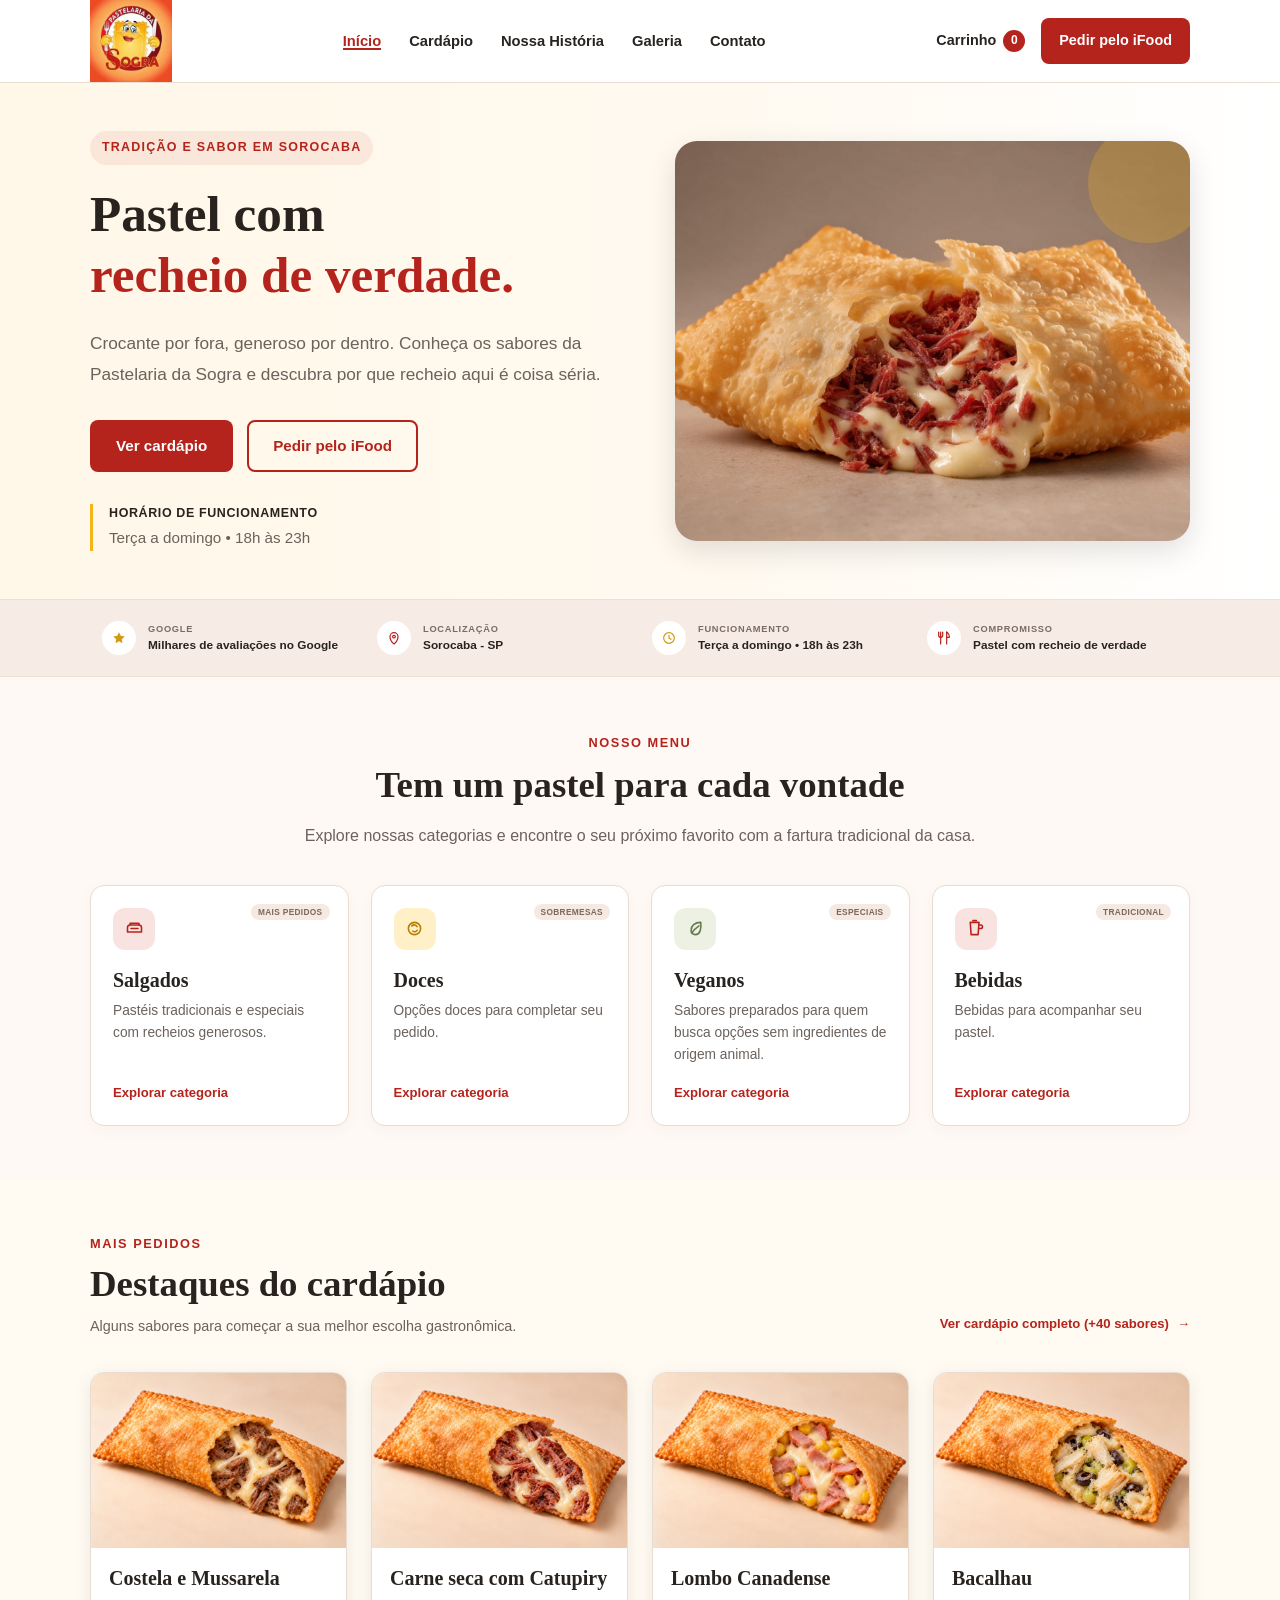
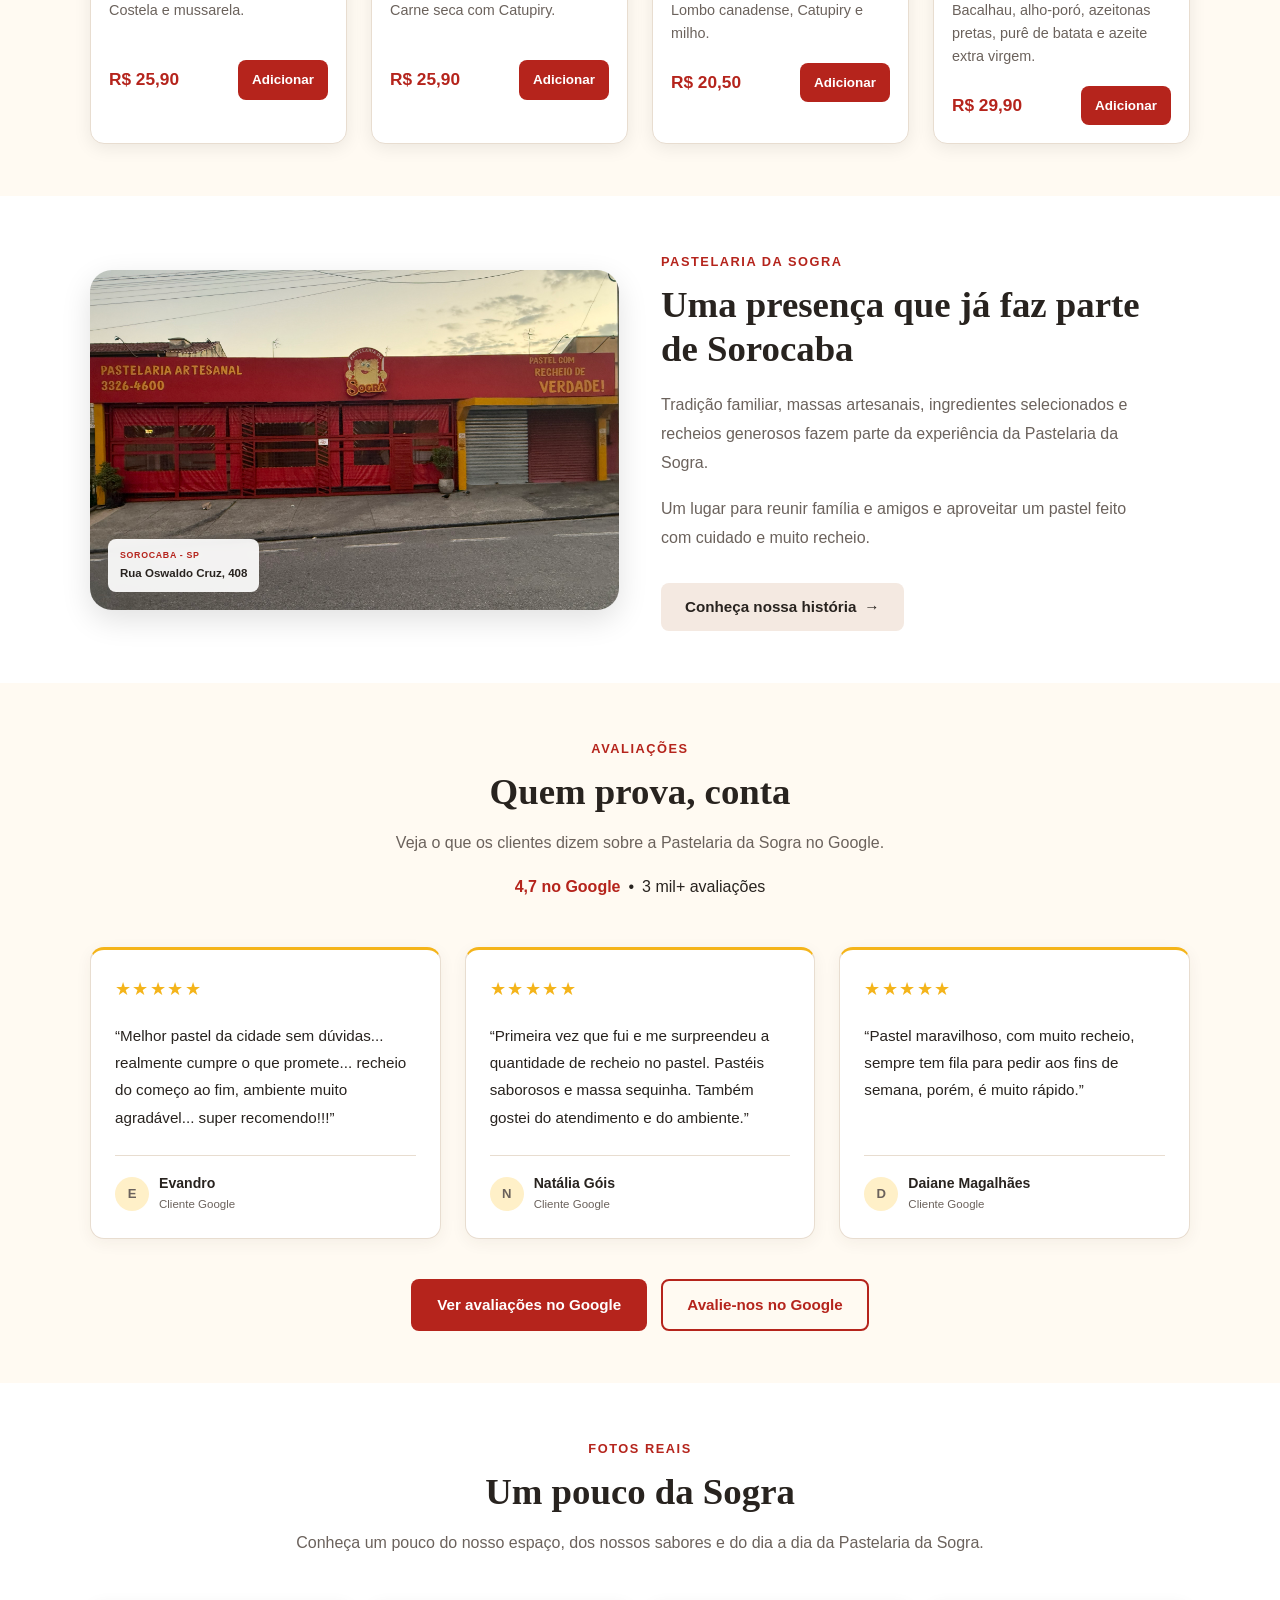
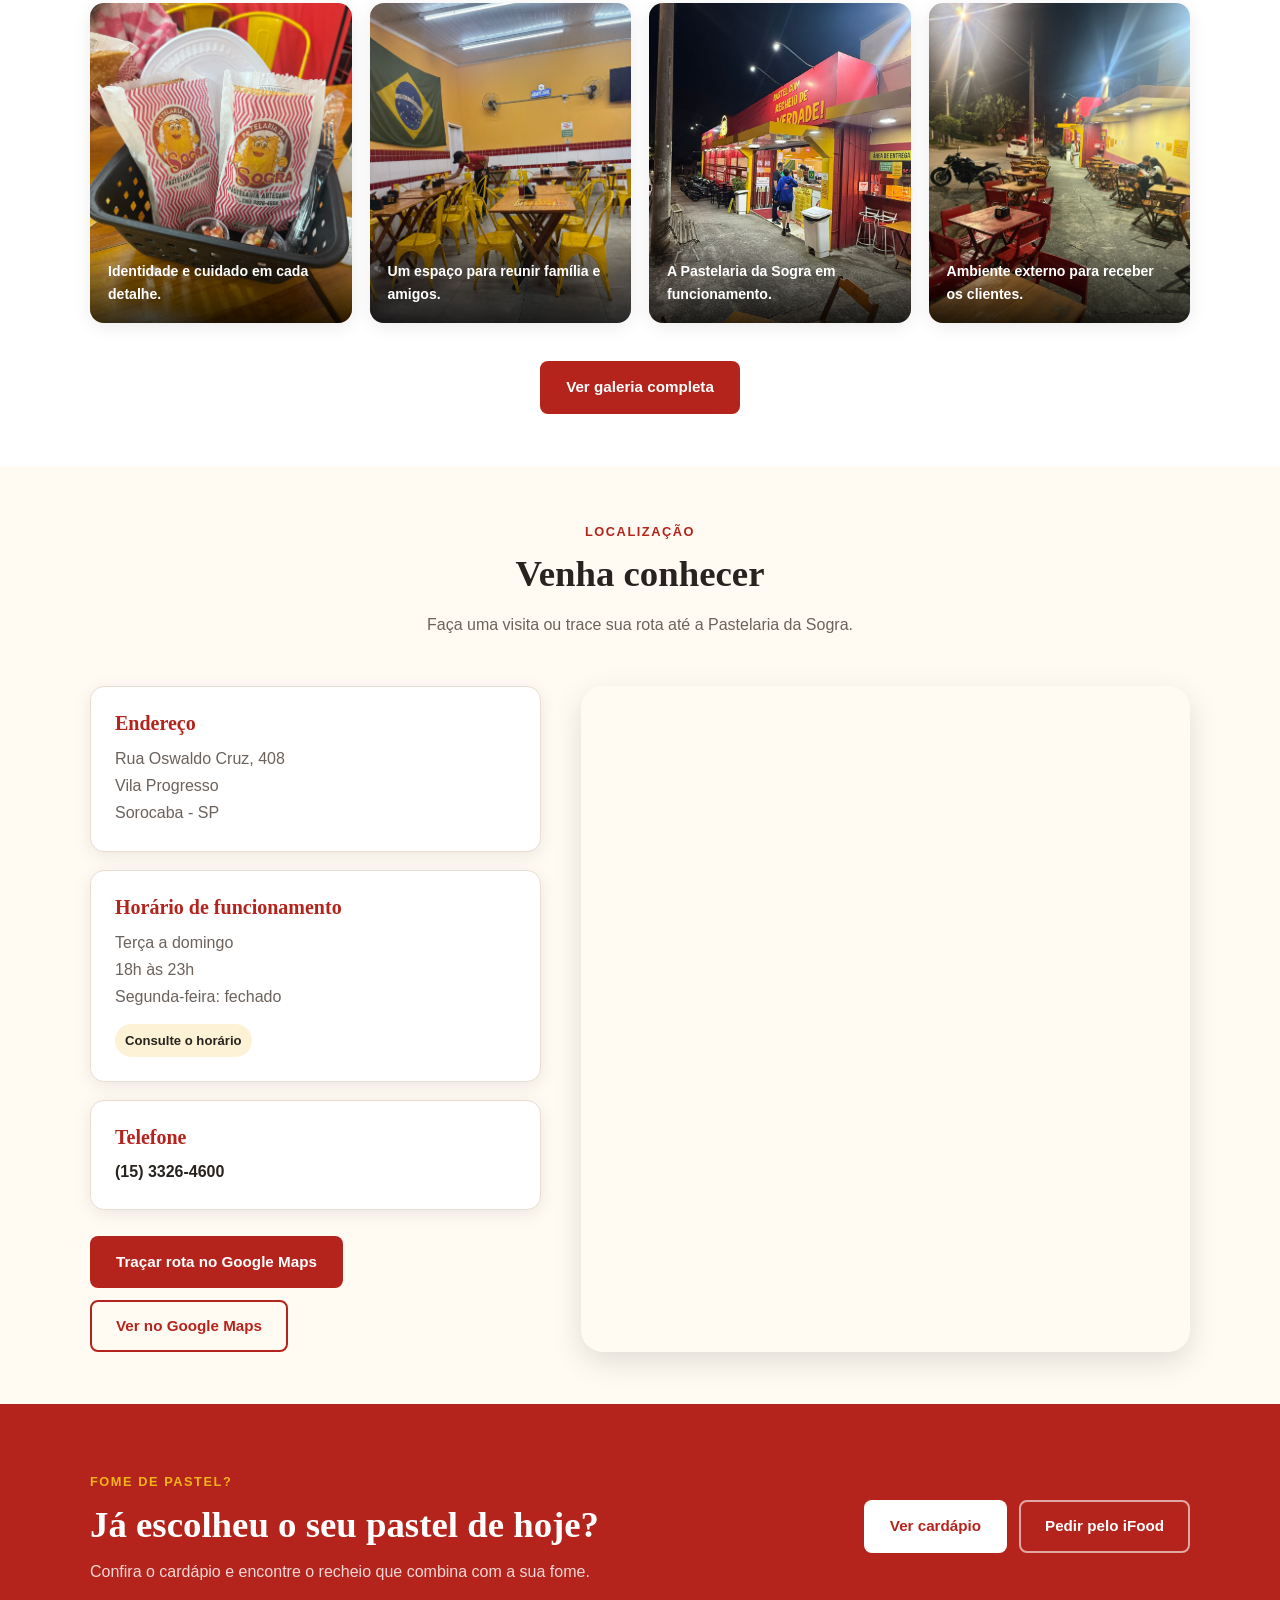
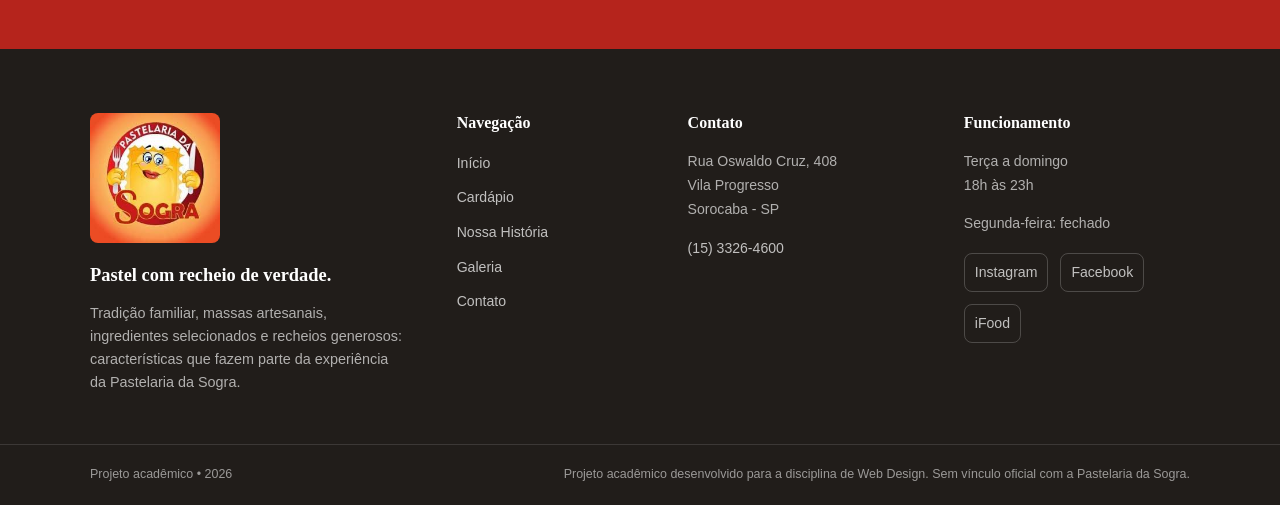
==== index.html @ 73118364 "Implementa catalogo dinamico do cardapio e atualiza precos" ====
<!DOCTYPE html>
<html lang="pt-BR">

<head>
    <meta charset="UTF-8">

    <meta name="viewport" content="width=device-width, initial-scale=1.0">

    <meta name="description"
        content="Conheça a Pastelaria da Sogra em Sorocaba. Confira nosso cardápio, sabores, localização e faça seu pedido pelo iFood.">

    <title>Pastelaria da Sogra | Pastel com recheio de verdade</title>

    <!-- Arquivo principal de estilos -->
    <link rel="stylesheet" href="css/style.css">
</head>

<body>

    <!-- ==================================================
         CABEÇALHO
    =================================================== -->
    <header class="cabecalho">
        <div class="container cabecalho-container">

            <!-- Logo -->
            <a href="index.html" class="logo" aria-label="Ir para a página inicial">
                <img src="assets/img/logo/logo-pastelaria-da-sogra.jpg" alt="Logo da Pastelaria da Sogra">
            </a>


            <!-- Botão do menu mobile -->
            <button class="botao-menu" id="botao-menu" type="button" aria-label="Abrir menu de navegação"
                aria-expanded="false" aria-controls="menu-principal">

                <span></span>
                <span></span>
                <span></span>

            </button>


            <!-- Navegação principal -->
            <nav class="menu-principal" id="menu-principal" aria-label="Navegação principal">

                <ul>
                    <li>
                        <a href="index.html" class="ativo">Início</a>
                    </li>

                    <li>
                        <a href="cardapio.html">Cardápio</a>
                    </li>

                    <li>
                        <a href="historia.html">Nossa História</a>
                    </li>

                    <li>
                        <a href="galeria.html">Galeria</a>
                    </li>

                    <li>
                        <a href="contato.html">Contato</a>
                    </li>
                </ul>

            </nav>


            <!-- Ações do cabeçalho -->
            <div class="cabecalho-acoes">

                <a href="carrinho.html" class="link-carrinho" aria-label="Abrir carrinho">

                    Carrinho

                    <span class="contador-carrinho" id="contador-carrinho">
                        0
                    </span>

                </a>


                <a href="https://www.ifood.com.br/delivery/sorocaba-sp/pastelaria-da-sogra-vila-progresso/46e19840-b53e-4f28-bc24-64780df1d78f"
                    class="botao-ifood" target="_blank" rel="noopener noreferrer">

                    Pedir pelo iFood

                </a>

            </div>

        </div>
    </header>



    <!-- ==================================================
         CONTEÚDO PRINCIPAL
    =================================================== -->
    <main>


        <!-- Hero -->
        <section id="inicio" class="hero">

            <div class="container hero-container">

                <!-- Conteúdo textual do Hero -->
                <div class="hero-conteudo">

                    <span class="hero-destaque">
                        TRADIÇÃO E SABOR EM SOROCABA
                    </span>

                    <h1>
                        Pastel com
                        <span class="hero-titulo-destaque">
                            recheio de verdade.
                        </span>
                    </h1>

                    <p class="hero-descricao">
                        Crocante por fora, generoso por dentro.
                        Conheça os sabores da Pastelaria da Sogra
                        e descubra por que recheio aqui é coisa séria.
                    </p>


                    <!-- Botões principais -->
                    <div class="hero-acoes">

                        <a href="cardapio.html" class="botao botao-primario">
                            Ver cardápio
                        </a>

                        <a href="https://www.ifood.com.br/delivery/sorocaba-sp/pastelaria-da-sogra-vila-progresso/46e19840-b53e-4f28-bc24-64780df1d78f"
                            class="botao botao-secundario" target="_blank" rel="noopener noreferrer">
                            Pedir pelo iFood
                        </a>

                    </div>


                    <!-- Horário de funcionamento -->
                    <div class="hero-horario">

                        <span class="hero-horario-titulo">
                            Horário de funcionamento
                        </span>

                        <span class="hero-horario-texto">
                            Terça a domingo • 18h às 23h
                        </span>

                    </div>

                </div>


                <!-- Imagem principal -->
                <div class="hero-imagem">

                    <img src="assets/img/home/hero-carne-seca-catupiry.jpg"
                        alt="Pastel de carne seca com Catupiry da Pastelaria da Sogra">

                </div>

            </div>

        </section>


        <!-- ==================================================
     FAIXA DE CONFIANÇA
=================================================== -->
        <section id="informacoes" class="faixa-confianca">

            <div class="container faixa-confianca-container">

                <!-- Avaliações -->
                <div class="informacao-item">

                    <span class="informacao-icone" aria-hidden="true">
                        <svg viewBox="0 0 24 24">
                            <path d="M12 3.5l2.6 5.3 5.9.9-4.3 4.1 1 5.9-5.2-2.8-5.2 2.8 1-5.9-4.3-4.1 5.9-.9L12 3.5z">
                            </path>
                        </svg>
                    </span>

                    <div class="informacao-conteudo">
                        <span class="informacao-rotulo">GOOGLE</span>
                        <strong class="informacao-valor">
                            Milhares de avaliações no Google
                        </strong>
                    </div>

                </div>


                <!-- Localização -->
                <div class="informacao-item">

                    <span class="informacao-icone" aria-hidden="true">
                        <svg viewBox="0 0 24 24">
                            <path d="M12 21s6-5.2 6-11a6 6 0 1 0-12 0c0 5.8 6 11 6 11z"></path>
                            <circle cx="12" cy="10" r="2"></circle>
                        </svg>
                    </span>

                    <div class="informacao-conteudo">
                        <span class="informacao-rotulo">LOCALIZAÇÃO</span>
                        <strong class="informacao-valor">
                            Sorocaba - SP
                        </strong>
                    </div>

                </div>


                <!-- Funcionamento -->
                <div class="informacao-item">

                    <span class="informacao-icone" aria-hidden="true">
                        <svg viewBox="0 0 24 24">
                            <circle cx="12" cy="12" r="8"></circle>
                            <path d="M12 8v4l3 2"></path>
                        </svg>
                    </span>

                    <div class="informacao-conteudo">
                        <span class="informacao-rotulo">FUNCIONAMENTO</span>
                        <strong class="informacao-valor">
                            Terça a domingo • 18h às 23h
                        </strong>
                    </div>

                </div>


                <!-- Compromisso -->
                <div class="informacao-item">

                    <span class="informacao-icone" aria-hidden="true">
                        <svg viewBox="0 0 24 24">
                            <path d="M7 3v8"></path>
                            <path d="M4 3v5a3 3 0 0 0 6 0V3"></path>
                            <path d="M7 11v10"></path>
                            <path d="M16 3v18"></path>
                            <path d="M16 3c3 2 4 5 4 8h-4"></path>
                        </svg>
                    </span>

                    <div class="informacao-conteudo">
                        <span class="informacao-rotulo">COMPROMISSO</span>
                        <strong class="informacao-valor">
                            Pastel com recheio de verdade
                        </strong>
                    </div>

                </div>

            </div>

        </section>


        <!-- ==================================================
     CATEGORIAS DO CARDÁPIO
=================================================== -->
        <section id="categorias" class="categorias">

            <div class="container">

                <!-- Cabeçalho da seção -->
                <div class="secao-cabecalho">

                    <span class="secao-destaque">
                        NOSSO MENU
                    </span>

                    <h2>
                        Tem um pastel para cada vontade
                    </h2>


                    <p>
                        Explore nossas categorias e encontre o seu próximo favorito
                        com a fartura tradicional da casa.
                    </p>


                </div>


                <!-- Lista de categorias -->
                <div class="categorias-grid">

                    <!-- Categoria: Salgados -->
                    <a href="cardapio.html#salgados" class="categoria-card">

                        <span class="categoria-tag">MAIS PEDIDOS</span>

                        <div class="categoria-icone categoria-icone-salgados" aria-hidden="true">
                            <svg viewBox="0 0 24 24">
                                <path d="M7 8h10a3 3 0 0 1 3 3v5H4v-5a3 3 0 0 1 3-3z"></path>
                                <path d="M7 8V6h10v2"></path>
                                <path d="M8 12h8"></path>
                            </svg>
                        </div>

                        <h3>Salgados</h3>

                        <p>
                            Pastéis tradicionais e especiais com recheios generosos.
                        </p>

                        <span class="categoria-link">
                            Explorar categoria
                        </span>

                    </a>


                    <!-- Categoria: Doces -->
                    <a href="cardapio.html#doces" class="categoria-card">

                        <span class="categoria-tag">SOBREMESAS</span>

                        <div class="categoria-icone categoria-icone-doces" aria-hidden="true">
                            <svg viewBox="0 0 24 24">
                                <circle cx="12" cy="12" r="7"></circle>
                                <path d="M9 9c2-2 5-1 6 1"></path>
                                <path d="M10 15c2 1 4 1 5-1"></path>
                            </svg>
                        </div>

                        <h3>Doces</h3>

                        <p>
                            Opções doces para completar seu pedido.
                        </p>

                        <span class="categoria-link">
                            Explorar categoria
                        </span>

                    </a>


                    <!-- Categoria: Veganos -->
                    <a href="cardapio.html#veganos" class="categoria-card">

                        <span class="categoria-tag">ESPECIAIS</span>

                        <div class="categoria-icone categoria-icone-veganos" aria-hidden="true">
                            <svg viewBox="0 0 24 24">
                                <path d="M18 5c-7 0-11 4-11 9 0 3 2 5 5 5 5 0 7-6 6-14z"></path>
                                <path d="M8 17c2-4 5-6 8-8"></path>
                            </svg>
                        </div>

                        <h3>Veganos</h3>

                        <p>
                            Sabores preparados para quem busca opções sem ingredientes de origem animal.
                        </p>

                        <span class="categoria-link">
                            Explorar categoria
                        </span>

                    </a>


                    <!-- Categoria: Bebidas -->
                    <a href="cardapio.html#bebidas" class="categoria-card">

                        <span class="categoria-tag">TRADICIONAL</span>

                        <div class="categoria-icone categoria-icone-bebidas" aria-hidden="true">
                            <svg viewBox="0 0 24 24">
                                <path d="M6 5h10l-1 14H7L6 5z"></path>
                                <path d="M16 8h2a2 2 0 0 1 0 4h-2"></path>
                                <path d="M9 3h4"></path>
                            </svg>
                        </div>

                        <h3>Bebidas</h3>

                        <p>
                            Bebidas para acompanhar seu pastel.
                        </p>

                        <span class="categoria-link">
                            Explorar categoria
                        </span>

                    </a>

                </div>

            </div>

        </section>



        <!-- ==================================================
     DESTAQUES DO CARDÁPIO
=================================================== -->
        <section id="destaques" class="destaques">

            <div class="container">

                <!-- Cabeçalho da seção -->
                <div class="destaques-topo">

                    <div class="destaques-titulo">

                        <span class="secao-destaque">
                            MAIS PEDIDOS
                        </span>

                        <h2>
                            Destaques do cardápio
                        </h2>

                        <p>
                            Alguns sabores para começar a sua melhor escolha gastronômica.
                        </p>

                    </div>


                    <a href="cardapio.html" class="link-cardapio-completo">

                        Ver cardápio completo (+40 sabores)
                        <span aria-hidden="true">→</span>

                    </a>

                </div>


                <!-- Grade de produtos -->
                <div class="produtos-grid">

                    <!-- Produto: Costela e Mussarela -->
                    <article class="produto-card">

                        <div class="produto-imagem">
                            <img src="assets/img/produtos/destaques/produto-costela.jpg"
                                alt="Pastel de costela e mussarela">
                        </div>

                        <div class="produto-conteudo">

                            <h3>
                                Costela e Mussarela
                            </h3>

                            <p>
                                Costela e mussarela.
                            </p>

                            <div class="produto-rodape">

                                <span class="produto-preco">
                                    R$ 25,90
                                </span>

                                <button type="button" class="botao-adicionar" data-produto="Costela e Mussarela"
                                    data-preco="25.90">

                                    Adicionar

                                </button>

                            </div>

                        </div>

                    </article>


                    <!-- Produto: Carne seca com Catupiry -->
                    <article class="produto-card">

                        <div class="produto-imagem">
                            <img src="assets/img/produtos/destaques/produto-carne-seca-catupiry.jpg"
                                alt="Pastel de carne seca com Catupiry">
                        </div>

                        <div class="produto-conteudo">

                            <h3>
                                Carne seca com Catupiry
                            </h3>

                            <p>
                                Carne seca com Catupiry.
                            </p>

                            <div class="produto-rodape">

                                <span class="produto-preco">
                                    R$ 25,90
                                </span>

                                <button type="button" class="botao-adicionar" data-produto="Carne seca com Catupiry"
                                    data-preco="25.90">

                                    Adicionar

                                </button>

                            </div>

                        </div>

                    </article>


                    <!-- Produto: Lombo Canadense -->
                    <article class="produto-card">

                        <div class="produto-imagem">
                            <img src="assets/img/produtos/destaques/produto-lombo-canadense.jpg"
                                alt="Pastel de lombo canadense com Catupiry e milho">
                        </div>

                        <div class="produto-conteudo">

                            <h3>
                                Lombo Canadense
                            </h3>

                            <p>
                                Lombo canadense, Catupiry e milho.
                            </p>

                            <div class="produto-rodape">

                                <span class="produto-preco">
                                    R$ 20,50
                                </span>

                                <button type="button" class="botao-adicionar" data-produto="Lombo Canadense"
                                    data-preco="20.50">

                                    Adicionar

                                </button>

                            </div>

                        </div>

                    </article>


                    <!-- Produto: Bacalhau -->
                    <article class="produto-card">

                        <div class="produto-imagem">
                            <img src="assets/img/produtos/destaques/produto-bacalhau.jpg" alt="Pastel de bacalhau">
                        </div>

                        <div class="produto-conteudo">

                            <h3>
                                Bacalhau
                            </h3>

                            <p>
                                Bacalhau, alho-poró, azeitonas pretas,
                                purê de batata e azeite extra virgem.
                            </p>

                            <div class="produto-rodape">

                                <span class="produto-preco">
                                    R$ 29,90
                                </span>

                                <button type="button" class="botao-adicionar" data-produto="Bacalhau"
                                    data-preco="29.90">

                                    Adicionar

                                </button>

                            </div>

                        </div>

                    </article>

                </div>





            </div>

        </section>


        <!-- ==================================================
     SEÇÃO INSTITUCIONAL
=================================================== -->
        <section id="historia" class="institucional">

            <div class="container institucional-container">

                <!-- Imagem da fachada -->
                <div class="institucional-imagem">

                    <img src="assets/img/fachada/fachada-dia.jpg" alt="Fachada da Pastelaria da Sogra em Sorocaba"
                        loading="lazy">

                    <div class="institucional-local">
                        <span>SOROCABA - SP</span>
                        <strong>Rua Oswaldo Cruz, 408</strong>
                    </div>
                </div>


                <!-- Conteúdo institucional -->
                <div class="institucional-conteudo">

                    <span class="secao-destaque">
                        PASTELARIA DA SOGRA
                    </span>

                    <h2>
                        Uma presença que já faz parte de Sorocaba
                    </h2>

                    <p>
                        Tradição familiar, massas artesanais, ingredientes
                        selecionados e recheios generosos fazem parte da
                        experiência da Pastelaria da Sogra.
                    </p>

                    <p>
                        Um lugar para reunir família e amigos e aproveitar
                        um pastel feito com cuidado e muito recheio.
                    </p>

                    <a href="historia.html" class="botao botao-historia">

                        Conheça nossa história
                        <span aria-hidden="true">→</span>

                    </a>

                </div>

            </div>

        </section>


        <!-- ==================================================
     AVALIAÇÕES DOS CLIENTES
=================================================== -->
        <section id="avaliacoes" class="avaliacoes">

            <div class="container">

                <!-- Cabeçalho da seção -->
                <div class="secao-cabecalho">

                    <span class="secao-destaque">
                        AVALIAÇÕES
                    </span>

                    <h2>
                        Quem prova, conta
                    </h2>

                    <p>
                        Veja o que os clientes dizem sobre a
                        Pastelaria da Sogra no Google.
                    </p>

                    <div class="avaliacoes-resumo">
                        <strong>4,7 no Google</strong>
                        <span>•</span>
                        <span>3 mil+ avaliações</span>
                    </div>

                </div>


                <!-- Lista de avaliações -->
                <div class="avaliacoes-grid">

                    <!-- Avaliação 1 -->
                    <article class="avaliacao-card">

                        <div class="avaliacao-estrelas" aria-label="5 estrelas">
                            ★★★★★
                        </div>

                        <p>
                            “Melhor pastel da cidade sem dúvidas...
                            realmente cumpre o que promete...
                            recheio do começo ao fim, ambiente muito
                            agradável... super recomendo!!!”
                        </p>

                        <div class="avaliacao-cliente">

                            <span class="avaliacao-avatar" aria-hidden="true">
                                E
                            </span>

                            <div>
                                <strong>Evandro</strong>
                                <span>Cliente Google</span>
                            </div>

                        </div>

                    </article>


                    <!-- Avaliação 2 -->
                    <article class="avaliacao-card">

                        <div class="avaliacao-estrelas" aria-label="5 estrelas">
                            ★★★★★
                        </div>

                        <p>
                            “Primeira vez que fui e me surpreendeu a
                            quantidade de recheio no pastel. Pastéis
                            saborosos e massa sequinha. Também gostei
                            do atendimento e do ambiente.”
                        </p>

                        <div class="avaliacao-cliente">

                            <span class="avaliacao-avatar" aria-hidden="true">
                                N
                            </span>

                            <div>
                                <strong>Natália Góis</strong>
                                <span>Cliente Google</span>
                            </div>

                        </div>

                    </article>


                    <!-- Avaliação 3 -->
                    <article class="avaliacao-card">

                        <div class="avaliacao-estrelas" aria-label="5 estrelas">
                            ★★★★★
                        </div>

                        <p>
                            “Pastel maravilhoso, com muito recheio,
                            sempre tem fila para pedir aos fins de
                            semana, porém, é muito rápido.”
                        </p>

                        <div class="avaliacao-cliente">

                            <span class="avaliacao-avatar" aria-hidden="true">
                                D
                            </span>

                            <div>
                                <strong>Daiane Magalhães</strong>
                                <span>Cliente Google</span>
                            </div>

                        </div>

                    </article>

                </div>


                <!-- Ações das avaliações -->
                <div class="avaliacoes-acoes">

                    <a href="#" class="botao botao-primario" id="link-avaliacoes-google">

                        Ver avaliações no Google

                    </a>

                    <a href="#" class="botao botao-secundario" id="link-avaliar-google">

                        Avalie-nos no Google

                    </a>

                </div>

            </div>

        </section>


        <!-- ==================================================
     GALERIA
=================================================== -->
        <section id="galeria" class="galeria-home">

            <div class="container">

                <!-- Cabeçalho da seção -->
                <div class="secao-cabecalho">

                    <span class="secao-destaque">
                        FOTOS REAIS
                    </span>

                    <h2>
                        Um pouco da Sogra
                    </h2>

                    <p>
                        Conheça um pouco do nosso espaço, dos nossos sabores
                        e do dia a dia da Pastelaria da Sogra.
                    </p>

                </div>


                <!-- Grade de fotos -->
                <div class="galeria-grid">

                    <figure class="galeria-item">
                        <img src="assets/img/galeria/embalagem.jpg"
                            alt="Embalagem personalizada da Pastelaria da Sogra">

                        <figcaption>
                            Identidade e cuidado em cada detalhe.
                        </figcaption>
                    </figure>


                    <figure class="galeria-item">
                        <img src="assets/img/galeria/interior.jpg" alt="Área interna da Pastelaria da Sogra">

                        <figcaption>
                            Um espaço para reunir família e amigos.
                        </figcaption>
                    </figure>


                    <figure class="galeria-item">
                        <img src="assets/img/galeria/fachada-noite.jpg"
                            alt="Fachada da Pastelaria da Sogra durante a noite">

                        <figcaption>
                            A Pastelaria da Sogra em funcionamento.
                        </figcaption>
                    </figure>


                    <figure class="galeria-item">
                        <img src="assets/img/galeria/area-externa.jpg"
                            alt="Área externa da Pastelaria da Sogra com mesas">

                        <figcaption>
                            Ambiente externo para receber os clientes.
                        </figcaption>
                    </figure>

                </div>


                <!-- Link para galeria completa -->
                <div class="galeria-acao">

                    <a href="galeria.html" class="botao botao-primario">

                        Ver galeria completa

                    </a>

                </div>

            </div>

        </section>


        <!-- ==================================================
     LOCALIZAÇÃO
=================================================== -->
        <section id="localizacao" class="localizacao">

            <div class="container">

                <!-- Cabeçalho da seção -->
                <div class="secao-cabecalho">

                    <span class="secao-destaque">
                        LOCALIZAÇÃO
                    </span>

                    <h2>
                        Venha conhecer
                    </h2>

                    <p>
                        Faça uma visita ou trace sua rota até a
                        Pastelaria da Sogra.
                    </p>

                </div>


                <div class="localizacao-container">

                    <!-- Informações -->
                    <div class="localizacao-informacoes">

                        <!-- Endereço -->
                        <div class="localizacao-item">

                            <h3>Endereço</h3>

                            <address>
                                Rua Oswaldo Cruz, 408<br>
                                Vila Progresso<br>
                                Sorocaba - SP
                            </address>

                        </div>


                        <!-- Horário -->
                        <div class="localizacao-item">

                            <h3>Horário de funcionamento</h3>

                            <p>
                                Terça a domingo<br>
                                18h às 23h
                            </p>

                            <p>
                                Segunda-feira: fechado
                            </p>

                            <span class="status-funcionamento" id="status-funcionamento">
                                Consulte o horário
                            </span>

                        </div>


                        <!-- Telefone -->
                        <div class="localizacao-item">

                            <h3>Telefone</h3>

                            <a href="tel:+551533264600">
                                (15) 3326-4600
                            </a>

                        </div>


                        <!-- Ações -->
                        <div class="localizacao-acoes">

                            <a href="https://www.google.com/maps/dir/?api=1&destination=Rua+Oswaldo+Cruz+408+Vila+Progresso+Sorocaba+SP"
                                class="botao botao-primario" target="_blank" rel="noopener noreferrer">

                                Traçar rota no Google Maps

                            </a>

                            <a href="https://www.google.com/maps/search/?api=1&query=Rua+Oswaldo+Cruz+408+Vila+Progresso+Sorocaba+SP"
                                class="botao botao-secundario" target="_blank" rel="noopener noreferrer">

                                Ver no Google Maps

                            </a>

                        </div>

                    </div>


                    <!-- Mapa -->
                    <div class="localizacao-mapa">

                        <iframe
                            src="https://www.google.com/maps?q=Rua+Oswaldo+Cruz+408+Vila+Progresso+Sorocaba+SP&output=embed"
                            title="Mapa da localização da Pastelaria da Sogra" loading="lazy"
                            referrerpolicy="no-referrer-when-downgrade" allowfullscreen>
                        </iframe>

                    </div>

                </div>

            </div>

        </section>


        <!-- ==================================================
     CHAMADA FINAL
=================================================== -->
        <section id="cta-final" class="cta-final">

            <div class="container cta-final-container">

                <div class="cta-final-conteudo">

                    <span class="cta-destaque">
                        FOME DE PASTEL?
                    </span>

                    <h2>
                        Já escolheu o seu pastel de hoje?
                    </h2>

                    <p>
                        Confira o cardápio e encontre o recheio
                        que combina com a sua fome.
                    </p>

                </div>


                <div class="cta-final-acoes">

                    <a href="cardapio.html" class="botao botao-claro">

                        Ver cardápio

                    </a>

                    <a href="https://www.ifood.com.br/delivery/sorocaba-sp/pastelaria-da-sogra-vila-progresso/46e19840-b53e-4f28-bc24-64780df1d78f"
                        class="botao botao-ifood-cta" target="_blank" rel="noopener noreferrer">

                        Pedir pelo iFood

                    </a>

                </div>

            </div>

        </section>

    </main>


    <!-- ==================================================
     RODAPÉ
=================================================== -->
    <footer class="rodape">

        <div class="container rodape-container">

            <!-- Marca -->
            <div class="rodape-marca">

                <img src="assets/img/logo/logo-pastelaria-da-sogra.jpg" alt="Logo da Pastelaria da Sogra">

                <p class="rodape-slogan">
                    Pastel com recheio de verdade.
                </p>

                <p>
                    Tradição familiar, massas artesanais,
                    ingredientes selecionados e recheios generosos:
                    características que fazem parte da experiência
                    da Pastelaria da Sogra.
                </p>

            </div>


            <!-- Navegação -->
            <div class="rodape-coluna">

                <h3>Navegação</h3>

                <ul>
                    <li><a href="index.html">Início</a></li>
                    <li><a href="cardapio.html">Cardápio</a></li>
                    <li><a href="historia.html">Nossa História</a></li>
                    <li><a href="galeria.html">Galeria</a></li>
                    <li><a href="contato.html">Contato</a></li>
                </ul>

            </div>


            <!-- Contato -->
            <div class="rodape-coluna">

                <h3>Contato</h3>

                <address>
                    Rua Oswaldo Cruz, 408<br>
                    Vila Progresso<br>
                    Sorocaba - SP
                </address>

                <a href="tel:+551533264600">
                    (15) 3326-4600
                </a>

            </div>


            <!-- Horários e redes -->
            <div class="rodape-coluna">

                <h3>Funcionamento</h3>

                <p>
                    Terça a domingo<br>
                    18h às 23h
                </p>

                <p>
                    Segunda-feira: fechado
                </p>


                <div class="rodape-redes">

                    <a href="https://www.instagram.com/pastelariadasogra/" target="_blank" rel="noopener noreferrer">
                        Instagram
                    </a>

                    <a href="https://www.facebook.com/PastelariaDaSogra" target="_blank" rel="noopener noreferrer">
                        Facebook
                    </a>

                    <a href="https://www.ifood.com.br/delivery/sorocaba-sp/pastelaria-da-sogra-vila-progresso/46e19840-b53e-4f28-bc24-64780df1d78f"
                        target="_blank" rel="noopener noreferrer">
                        iFood
                    </a>

                </div>

            </div>

        </div>


        <!-- Rodapé inferior -->
        <div class="rodape-inferior">

            <div class="container">

                <p>
                    Projeto acadêmico • 2026
                </p>

                <p>
                    Projeto acadêmico desenvolvido para a disciplina
                    de Web Design. Sem vínculo oficial com a
                    Pastelaria da Sogra.
                </p>

            </div>

        </div>

    </footer>


    <!-- Arquivo principal de JavaScript -->
    <!-- Acesso rápido ao carrinho -->
    <a href="carrinho.html" class="atalho-carrinho" id="atalho-carrinho" aria-label="Ver carrinho de compras" hidden>

        <span class="atalho-carrinho-titulo">
            Ver meu carrinho →
        </span>

        <span class="atalho-carrinho-dados">
            <span id="atalho-carrinho-itens">0 itens</span>
            <span aria-hidden="true">•</span>
            <span id="atalho-carrinho-total">R$ 0,00</span>
        </span>

    </a>
    <script src="js/script.js"></script>

</body>

</html>
---- css/style.css ----
/* ==================================================
   PASTELARIA DA SOGRA
   Arquivo principal de estilos
================================================== */


/* ==================================================
   VARIÁVEIS GLOBAIS
================================================== */

:root {
    /* Cores principais */
    --cor-vermelho: #b5241c;
    --cor-vermelho-escuro: #8f1b16;
    --cor-amarelo: #f4b41a;
    --cor-creme: #fff7e8;
    --cor-branco: #ffffff;

    /* Textos */
    --cor-texto: #28231f;
    --cor-texto-secundario: #6b625c;
    --cor-borda: #e8ddd0;

    /* Fundos */
    --cor-fundo-claro: #fffaf2;
    --cor-fundo-cinza: #f7f4ef;

    /* Tipografia */
    --fonte-titulo: "Georgia", "Times New Roman", serif;
    --fonte-texto: Arial, Helvetica, sans-serif;

    /* Estrutura */
    --largura-container: 1100px;

    /* Bordas */
    --raio-pequeno: 8px;
    --raio-medio: 14px;
    --raio-grande: 22px;

    /* Sombras */
    --sombra-leve: 0 4px 18px rgba(0, 0, 0, 0.08);
    --sombra-media: 0 10px 30px rgba(0, 0, 0, 0.12);

    /* Transições */
    --transicao: 0.3s ease;
}


/* ==================================================
   RESET
================================================== */

* {
    margin: 0;
    padding: 0;
    box-sizing: border-box;
}

html {
    scroll-behavior: smooth;
}

body {
    font-family: var(--fonte-texto);
    color: var(--cor-texto);
    background-color: var(--cor-branco);
    line-height: 1.6;
}

img {
    display: block;
    max-width: 100%;
}

a {
    color: inherit;
    text-decoration: none;
}

ul {
    list-style: none;
}

button,
input,
textarea,
select {
    font: inherit;
}

button {
    cursor: pointer;
}


/* ==================================================
   ESTRUTURA GERAL
================================================== */

.container {
    width: min(90%, var(--largura-container));
    margin: 0 auto;
}

section {
    padding: 52px 0;
}


/* ==================================================
   TIPOGRAFIA
================================================== */

h1,
h2,
h3 {
    font-family: var(--fonte-titulo);
    line-height: 1.2;
}

h1 {
    font-size: clamp(2.4rem, 4vw, 3.5rem);
}

h2 {
    font-size: clamp(1.8rem, 3vw, 2.3rem);
}

h3 {
    font-size: 1.25rem;
}

p {
    color: var(--cor-texto-secundario);
}


/* ==================================================
   CABEÇALHO DAS SEÇÕES
================================================== */

.secao-cabecalho {
    max-width: 700px;
    margin: 0 auto 48px;
    text-align: center;
}

.secao-destaque {
    display: inline-block;
    margin-bottom: 10px;

    color: var(--cor-vermelho);

    font-size: 0.8rem;
    font-weight: 700;
    letter-spacing: 0.12em;
}

.secao-cabecalho h2 {
    margin-bottom: 16px;
}

.secao-cabecalho p {
    font-size: 1rem;
}


/* ==================================================
   BOTÕES
================================================== */

.botao {
    display: inline-flex;
    align-items: center;
    justify-content: center;

    min-height: 48px;
    padding: 12px 24px;

    border: 2px solid transparent;
    border-radius: var(--raio-pequeno);

    font-size: 0.95rem;
    font-weight: 700;

    transition:
        background-color var(--transicao),
        color var(--transicao),
        border-color var(--transicao),
        transform var(--transicao);
}

.botao:hover {
    transform: translateY(-2px);
}

.botao-primario {
    color: var(--cor-branco);
    background-color: var(--cor-vermelho);
}

.botao-primario:hover {
    background-color: var(--cor-vermelho-escuro);
}

.botao-secundario {
    color: var(--cor-vermelho);
    background-color: transparent;
    border-color: var(--cor-vermelho);
}

.botao-secundario:hover {
    color: var(--cor-branco);
    background-color: var(--cor-vermelho);
}


/* ==================================================
   ACESSIBILIDADE
================================================== */

a:focus-visible,
button:focus-visible {
    outline: 3px solid var(--cor-amarelo);
    outline-offset: 3px;
}

/* ==================================================
   CABEÇALHO
================================================== */

.cabecalho {
    position: sticky;
    top: 0;
    z-index: 1000;

    background-color: var(--cor-branco);
    border-bottom: 1px solid var(--cor-borda);
}

.cabecalho-container {
    display: flex;
    align-items: center;
    justify-content: space-between;

    min-height: 68px;
    gap: 28px;
}

.logo img {
    width: 82px;
    height: auto;
}

.menu-principal ul {
    display: flex;
    align-items: center;
    gap: 28px;
}

.menu-principal a {
    position: relative;

    padding: 22px 0;

    color: var(--cor-texto);
    font-size: 0.92rem;
    font-weight: 600;

    transition: color var(--transicao);
}

.menu-principal a:hover,
.menu-principal a.ativo {
    color: var(--cor-vermelho);
}

.menu-principal a.ativo::after {
    content: "";

    position: absolute;
    left: 0;
    bottom: 21px;

    width: 100%;
    height: 2px;

    background-color: var(--cor-vermelho);
}

.cabecalho-acoes {
    display: flex;
    align-items: center;
    gap: 16px;
}

.link-carrinho {
    display: flex;
    align-items: center;
    gap: 7px;

    font-size: 0.9rem;
    font-weight: 700;
}

.contador-carrinho {
    display: flex;
    align-items: center;
    justify-content: center;

    min-width: 22px;
    height: 22px;
    padding: 0 6px;

    color: var(--cor-branco);
    background-color: var(--cor-vermelho);

    border-radius: 50px;

    font-size: 0.75rem;
}

.botao-ifood {
    padding: 11px 18px;

    color: var(--cor-branco);
    background-color: var(--cor-vermelho);

    border-radius: var(--raio-pequeno);

    font-size: 0.9rem;
    font-weight: 700;

    transition:
        background-color var(--transicao),
        transform var(--transicao);
}

.botao-ifood:hover {
    background-color: var(--cor-vermelho-escuro);
    transform: translateY(-2px);
}


/* Botão usado futuramente no menu mobile */
.botao-menu {
    display: none;

    width: 42px;
    height: 42px;

    background: transparent;
    border: 0;
}

.botao-menu span {
    display: block;

    width: 24px;
    height: 2px;
    margin: 5px auto;

    background-color: var(--cor-texto);
}


/* ==================================================
   HERO
================================================== */

.hero {
    padding: 48px 0;

    background:
        linear-gradient(90deg,
            var(--cor-creme) 0%,
            #fffaf1 60%,
            var(--cor-branco) 100%);
}

.hero-container {
    display: grid;
    grid-template-columns: 1fr 1fr;
    align-items: center;

    gap: 70px;
}

.hero-conteudo {
    max-width: 600px;
}

.hero-destaque {
    display: inline-block;

    margin-bottom: 18px;
    padding: 7px 12px;

    color: var(--cor-vermelho);
    background-color: rgba(181, 36, 28, 0.08);

    border-radius: 30px;

    font-size: 0.78rem;
    font-weight: 800;
    letter-spacing: 0.1em;
}

.hero h1 {
    max-width: 620px;
    margin-bottom: 22px;

    color: var(--cor-texto);
}

.hero-titulo-destaque {
    position: relative;
    display: inline-block;

    color: var(--cor-vermelho);
}

.hero-titulo-destaque::after {
    content: "";

    position: absolute;
    left: 0;
    bottom: -4px;

    width: 100%;
    height: 6px;

    background-color: var(--cor-amarelo);

    border-radius: 10px;

    z-index: -1;
}

.hero-descricao {
    max-width: 540px;

    margin-bottom: 30px;

    font-size: 1.08rem;
    line-height: 1.8;
}

.hero-acoes {
    display: flex;
    flex-wrap: wrap;
    gap: 14px;

    margin-bottom: 32px;
}

.hero-horario {
    display: flex;
    flex-direction: column;

    padding-left: 16px;

    border-left: 3px solid var(--cor-amarelo);
}

.hero-horario-titulo {
    font-size: 0.78rem;
    font-weight: 700;
    text-transform: uppercase;
    letter-spacing: 0.05em;
}

.hero-horario-texto {
    margin-top: 2px;

    color: var(--cor-texto-secundario);

    font-size: 0.95rem;
}

.hero-imagem {
    position: relative;

    overflow: hidden;

    min-height: 400px;

    border-radius: var(--raio-grande);

    box-shadow: var(--sombra-media);
}

.hero-imagem img {
    width: 100%;
    height: 100%;
    min-height: 400px;

    object-fit: cover;
}


/* Detalhe decorativo atrás da imagem */
.hero-imagem::before {
    content: "";

    position: absolute;
    top: -18px;
    right: -18px;

    width: 120px;
    height: 120px;

    background-color: var(--cor-amarelo);

    border-radius: 50%;

    opacity: 0.25;
}

/* ==================================================
   FAIXA DE CONFIANÇA
================================================== */

.faixa-confianca {
    padding: 0;

    background-color: #f7ece5;

    border-top: 1px solid #efe0d6;
    border-bottom: 1px solid #efe0d6;
}

.faixa-confianca-container {
    display: grid;
    grid-template-columns: repeat(4, 1fr);

    min-height: 76px;
}

.informacao-item {
    display: flex;
    align-items: center;

    gap: 12px;

    padding: 14px 12px;
}

.informacao-icone {
    display: flex;
    align-items: center;
    justify-content: center;

    flex-shrink: 0;

    width: 34px;
    height: 34px;

    color: var(--cor-vermelho);
    background-color: var(--cor-branco);

    border-radius: 50%;
}

.informacao-item:nth-child(1) .informacao-icone,
.informacao-item:nth-child(3) .informacao-icone {
    color: #d39a12;
}

.informacao-icone svg {
    width: 16px;
    height: 16px;

    fill: none;
    stroke: currentColor;
    stroke-width: 1.8;
    stroke-linecap: round;
    stroke-linejoin: round;
}

.informacao-item:first-child .informacao-icone svg {
    fill: currentColor;
    stroke: none;
}

.informacao-conteudo {
    display: flex;
    flex-direction: column;

    gap: 2px;

    min-width: 0;
}

.informacao-rotulo {
    color: #7c6b62;

    font-size: 0.58rem;
    font-weight: 800;
    letter-spacing: 0.08em;
}

.informacao-valor {
    color: var(--cor-texto);

    font-size: 0.74rem;
    font-weight: 700;
    line-height: 1.3;
}

/* ==================================================
   CATEGORIAS
================================================== */

.categorias {
    background-color: var(--cor-branco);
}

.categorias-grid {
    display: grid;
    grid-template-columns: repeat(4, 1fr);

    gap: 22px;
}

.categoria-card {
    position: relative;

    display: flex;
    flex-direction: column;

    min-height: 210px;
    padding: 22px;

    background-color: var(--cor-branco);

    border: 1px solid var(--cor-borda);
    border-radius: var(--raio-medio);

    transition:
        transform var(--transicao),
        box-shadow var(--transicao),
        border-color var(--transicao);
}

.categoria-card:hover {
    transform: translateY(-6px);

    border-color: rgba(181, 36, 28, 0.35);

    box-shadow: var(--sombra-leve);
}

.categoria-icone {
    display: flex;
    align-items: center;
    justify-content: center;

    width: 42px;
    height: 42px;

    margin-bottom: 18px;

    border-radius: 12px;
}

.categoria-icone svg {
    width: 21px;
    height: 21px;

    fill: none;
    stroke: currentColor;
    stroke-width: 1.8;
    stroke-linecap: round;
    stroke-linejoin: round;
}

.categoria-icone-salgados {
    color: var(--cor-vermelho);
    background-color: #f9e3e1;
}

.categoria-icone-doces {
    color: #b77b00;
    background-color: #fff0c8;
}

.categoria-icone-veganos {
    color: #66784d;
    background-color: #edf1e4;
}

.categoria-icone-bebidas {
    color: var(--cor-vermelho);
    background-color: #f9e3e1;
}

.categorias {
    background-color: #fff9f5;
}

.categoria-card {
    box-shadow: 0 4px 14px rgba(70, 45, 30, 0.04);
}

.categoria-card h3 {
    margin-bottom: 8px;
}

.categoria-card p {
    flex-grow: 1;

    margin-bottom: 16px;

    font-size: 0.86rem;
    line-height: 1.6;
}

.categoria-link {
    color: var(--cor-vermelho);

    font-size: 0.82rem;
    font-weight: 700;
}

.categoria-tag {
    position: absolute;
    top: 18px;
    right: 18px;

    padding: 4px 7px;

    color: #7c685d;
    background-color: #f5e9e2;

    border-radius: 20px;

    font-size: 0.52rem;
    font-weight: 800;
    letter-spacing: 0.04em;
    line-height: 1;
}

.categorias .secao-cabecalho {
    margin-bottom: 36px;
}


/* ==================================================
   DESTAQUES DO CARDÁPIO
================================================== */

.destaques {
    background-color: var(--cor-fundo-claro);
}

.destaques-topo {
    display: flex;
    align-items: flex-end;
    justify-content: space-between;

    gap: 30px;

    margin-bottom: 34px;
}

.destaques-titulo {
    max-width: 620px;
}

.destaques-titulo .secao-destaque {
    margin-bottom: 8px;
}

.destaques-titulo h2 {
    margin-bottom: 8px;
}

.destaques-titulo p {
    font-size: 0.9rem;
}

.destaques-topo .link-cardapio-completo {
    flex-shrink: 0;

    margin-bottom: 4px;

    font-size: 0.82rem;
}



.produtos-grid {
    display: grid;
    grid-template-columns: repeat(4, 1fr);

    gap: 24px;
}

.produto-card {
    overflow: hidden;

    background-color: var(--cor-branco);

    border: 1px solid var(--cor-borda);
    border-radius: var(--raio-medio);

    box-shadow: var(--sombra-leve);

    transition:
        transform var(--transicao),
        box-shadow var(--transicao);
}

.produto-card:hover {
    transform: translateY(-6px);

    box-shadow: var(--sombra-media);
}

.produto-imagem {
    overflow: hidden;

    height: 175px;
}

.produto-imagem img {
    width: 100%;
    height: 100%;

    object-fit: cover;

    transition: transform 0.4s ease;
}

.produto-card:hover .produto-imagem img {
    transform: scale(1.04);
}

.produto-conteudo {
    display: flex;
    flex-direction: column;

    min-height: 170px;
    padding: 18px;
}

.produto-conteudo h3 {
    margin-bottom: 9px;
}

.produto-conteudo p {
    flex-grow: 1;

    margin-bottom: 18px;

    font-size: 0.9rem;
}

.produto-rodape {
    display: flex;
    align-items: center;
    justify-content: space-between;

    gap: 12px;
}

.produto-preco {
    color: var(--cor-vermelho);

    font-size: 1.08rem;
    font-weight: 800;
}

.botao-adicionar {
    padding: 9px 14px;

    color: var(--cor-branco);
    background-color: var(--cor-vermelho);

    border: 0;
    border-radius: var(--raio-pequeno);

    font-size: 0.84rem;
    font-weight: 700;

    transition:
        background-color var(--transicao),
        transform var(--transicao);
}

.botao-adicionar:hover {
    background-color: var(--cor-vermelho-escuro);

    transform: translateY(-2px);
}

.destaques-acao {
    margin-top: 38px;

    text-align: center;
}

.link-cardapio-completo {
    display: inline-flex;
    align-items: center;
    gap: 8px;

    color: var(--cor-vermelho);

    font-weight: 700;
}

.link-cardapio-completo span {
    transition: transform var(--transicao);
}

.link-cardapio-completo:hover span {
    transform: translateX(5px);
}

/* ==================================================
   SEÇÃO INSTITUCIONAL
================================================== */

.institucional {
    background-color: var(--cor-branco);
}

.institucional-container {
    display: grid;
    grid-template-columns: 1fr 1fr;
    align-items: center;

    gap: 42px;
}

.institucional-imagem {
    overflow: hidden;

    border-radius: var(--raio-grande);

    box-shadow: var(--sombra-media);
}

.institucional-imagem img {
    width: 100%;
    height: 340px;

    object-fit: cover;
}

.institucional-conteudo {
    max-width: 480px;
}

.institucional-conteudo h2 {
    margin-bottom: 20px;
}

.institucional-conteudo p {
    margin-bottom: 18px;

    line-height: 1.8;
}

.institucional-conteudo .botao {
    margin-top: 12px;
}

.institucional-imagem {
    position: relative;
    overflow: hidden;

    border-radius: var(--raio-grande);
    box-shadow: var(--sombra-media);
}

.institucional-local {
    position: absolute;
    left: 18px;
    bottom: 18px;

    display: flex;
    flex-direction: column;

    padding: 9px 12px;

    background-color: rgba(255, 255, 255, 0.92);
    border-radius: 8px;

    backdrop-filter: blur(4px);
}

.institucional-local span {
    color: var(--cor-vermelho);

    font-size: 0.55rem;
    font-weight: 800;
    letter-spacing: 0.08em;
}

.institucional-local strong {
    margin-top: 2px;

    color: var(--cor-texto);

    font-size: 0.72rem;
}

.botao-historia {
    gap: 8px;

    color: var(--cor-texto);
    background-color: #f4e9e1;

    border: 0;
}

.botao-historia:hover {
    color: var(--cor-vermelho);
    background-color: #ead8cd;
}


/* ==================================================
   AVALIAÇÕES
================================================== */

.avaliacoes {
    background-color: var(--cor-fundo-claro);
}

.avaliacoes-resumo {
    display: flex;
    align-items: center;
    justify-content: center;

    gap: 8px;

    margin-top: 18px;

    color: var(--cor-texto);
}

.avaliacoes-resumo strong {
    color: var(--cor-vermelho);
}

.avaliacoes-grid {
    display: grid;
    grid-template-columns: repeat(3, 1fr);

    gap: 24px;
}

.avaliacao-card {
    display: flex;
    flex-direction: column;

    min-height: 250px;
    padding: 24px;

    background-color: var(--cor-branco);

    border: 1px solid var(--cor-borda);
    border-top: 3px solid var(--cor-amarelo);
    border-radius: var(--raio-medio);

    box-shadow: 0 4px 16px rgba(70, 45, 30, 0.06);

    transition:
        transform var(--transicao),
        box-shadow var(--transicao);
}

.avaliacao-card:hover {
    transform: translateY(-5px);

    box-shadow: var(--sombra-media);
}

.avaliacao-estrelas {
    margin-bottom: 18px;

    color: var(--cor-amarelo);

    font-size: 1.15rem;
    letter-spacing: 0.08em;
}

.avaliacao-card p {
    flex-grow: 1;

    margin-bottom: 24px;

    color: var(--cor-texto);

    font-size: 0.95rem;
    line-height: 1.8;
}


.avaliacao-cliente {
    display: flex;
    align-items: center;

    gap: 10px;

    padding-top: 16px;

    border-top: 1px solid var(--cor-borda);
}

.avaliacao-cliente strong {
    color: var(--cor-texto);

    font-size: 0.95rem;
}

.avaliacao-cliente span {
    margin-top: 2px;

    color: var(--cor-texto-secundario);

    font-size: 0.82rem;
}

.avaliacoes-acoes {
    display: flex;
    align-items: center;
    justify-content: center;
    flex-wrap: wrap;

    gap: 14px;

    margin-top: 40px;
}

.avaliacao-avatar {
    display: flex;
    align-items: center;
    justify-content: center;

    flex-shrink: 0;

    width: 34px;
    height: 34px;

    color: #8a6400;
    background-color: #fff0c8;

    border-radius: 50%;

    font-size: 0.75rem;
    font-weight: 800;
}

.avaliacao-cliente div {
    display: flex;
    flex-direction: column;
}

.avaliacao-cliente strong {
    color: var(--cor-texto);

    font-size: 0.88rem;
}

.avaliacao-cliente span:not(.avaliacao-avatar) {
    margin-top: 1px;

    color: var(--cor-texto-secundario);

    font-size: 0.72rem;
}

/* ==================================================
   GALERIA DA HOME
================================================== */

.galeria-home {
    background-color: var(--cor-branco);
}

.galeria-grid {
    display: grid;
    grid-template-columns: repeat(4, 1fr);

    gap: 18px;
}

.galeria-item {
    position: relative;

    overflow: hidden;

    min-height: 320px;

    border-radius: var(--raio-medio);

    box-shadow: var(--sombra-leve);
}

.galeria-item img {
    width: 100%;
    height: 320px;

    object-fit: cover;

    transition: transform 0.4s ease;
}

.galeria-item:hover img {
    transform: scale(1.05);
}

.galeria-item figcaption {
    position: absolute;
    left: 0;
    right: 0;
    bottom: 0;

    padding: 24px 18px 18px;

    color: var(--cor-branco);

    background:
        linear-gradient(transparent,
            rgba(0, 0, 0, 0.78));

    font-size: 0.88rem;
    font-weight: 600;
}

.galeria-acao {
    margin-top: 38px;

    text-align: center;
}


/* ==================================================
   LOCALIZAÇÃO
================================================== */

.localizacao {
    background-color: var(--cor-fundo-claro);
}

.localizacao-container {
    display: grid;
    grid-template-columns: 0.85fr 1.15fr;

    gap: 40px;
}

.localizacao-informacoes {
    display: grid;

    gap: 18px;
}

.localizacao-item {
    padding: 24px;

    background-color: var(--cor-branco);

    border: 1px solid var(--cor-borda);
    border-radius: var(--raio-medio);

    box-shadow: var(--sombra-leve);
}

.localizacao-item h3 {
    margin-bottom: 10px;

    color: var(--cor-vermelho);
}

.localizacao-item p,
.localizacao-item address {
    color: var(--cor-texto-secundario);

    font-style: normal;
    line-height: 1.7;
}

.localizacao-item a {
    color: var(--cor-texto);

    font-weight: 700;
}

.localizacao-item a:hover {
    color: var(--cor-vermelho);
}

.status-funcionamento {
    display: inline-flex;

    margin-top: 14px;
    padding: 6px 10px;

    color: var(--cor-texto);
    background-color: rgba(244, 180, 26, 0.18);

    border-radius: 30px;

    font-size: 0.82rem;
    font-weight: 700;
}

.localizacao-acoes {
    display: flex;
    flex-wrap: wrap;

    gap: 12px;

    margin-top: 8px;
}

.localizacao-mapa {
    overflow: hidden;

    min-height: 100%;

    border-radius: var(--raio-grande);

    box-shadow: var(--sombra-media);
}

.localizacao-mapa iframe {
    display: block;

    width: 100%;
    height: 100%;
    min-height: 560px;

    border: 0;
}

/* ==================================================
   CTA FINAL
================================================== */

.cta-final {
    padding: 64px 0;

    color: var(--cor-branco);
    background-color: var(--cor-vermelho);
}

.cta-final-container {
    display: flex;
    align-items: center;
    justify-content: space-between;

    gap: 40px;
}

.cta-final-conteudo {
    max-width: 650px;
}

.cta-destaque {
    display: inline-block;

    margin-bottom: 10px;

    color: var(--cor-amarelo);

    font-size: 0.8rem;
    font-weight: 800;
    letter-spacing: 0.12em;
}

.cta-final h2 {
    margin-bottom: 12px;

    color: var(--cor-branco);
}

.cta-final p {
    color: rgba(255, 255, 255, 0.82);

    font-size: 1rem;
}

.cta-final-acoes {
    display: flex;
    flex-wrap: wrap;

    gap: 12px;
}

.botao-claro {
    color: var(--cor-vermelho);
    background-color: var(--cor-branco);
}

.botao-claro:hover {
    color: var(--cor-vermelho);
    background-color: var(--cor-creme);
}

.botao-ifood-cta {
    color: var(--cor-branco);

    border-color: rgba(255, 255, 255, 0.6);
}

.botao-ifood-cta:hover {
    color: var(--cor-vermelho);
    background-color: var(--cor-branco);
}


/* ==================================================
   RODAPÉ
================================================== */

.rodape {
    background-color: #211d1a;
}

.rodape-container {
    display: grid;
    grid-template-columns: 1.4fr 0.8fr 1fr 1fr;

    gap: 50px;

    padding-top: 64px;
    padding-bottom: 50px;
}

.rodape-marca img {
    width: 130px;

    margin-bottom: 18px;

    border-radius: var(--raio-pequeno);
}

.rodape-marca p {
    max-width: 360px;

    color: rgba(255, 255, 255, 0.65);

    font-size: 0.9rem;
}

.rodape-marca .rodape-slogan {
    margin-bottom: 12px;

    color: var(--cor-branco);

    font-family: var(--fonte-titulo);
    font-size: 1.15rem;
    font-weight: 700;
}

.rodape-coluna h3 {
    margin-bottom: 18px;

    color: var(--cor-branco);

    font-size: 1rem;
}

.rodape-coluna ul {
    display: grid;

    gap: 9px;
}

.rodape-coluna p,
.rodape-coluna address {
    margin-bottom: 14px;

    color: rgba(255, 255, 255, 0.65);

    font-size: 0.88rem;
    font-style: normal;
    line-height: 1.7;
}

.rodape-coluna a {
    color: rgba(255, 255, 255, 0.72);

    font-size: 0.88rem;

    transition: color var(--transicao);
}

.rodape-coluna a:hover {
    color: var(--cor-amarelo);
}

.rodape-redes {
    display: flex;
    flex-wrap: wrap;

    gap: 12px;

    margin-top: 18px;
}

.rodape-redes a {
    padding: 7px 10px;

    border: 1px solid rgba(255, 255, 255, 0.2);
    border-radius: var(--raio-pequeno);
}

.rodape-redes a:hover {
    border-color: var(--cor-amarelo);
}

.rodape-inferior {
    padding: 20px 0;

    border-top: 1px solid rgba(255, 255, 255, 0.12);
}

.rodape-inferior .container {
    display: flex;
    align-items: center;
    justify-content: space-between;

    gap: 30px;
}

.rodape-inferior p {
    color: rgba(255, 255, 255, 0.55);

    font-size: 0.78rem;
}

/* ==================================================
   PÁGINA DO CARRINHO
================================================== */

.pagina-carrinho {
    background-color: var(--cor-fundo-claro);
    min-height: 65vh;
}

.carrinho-secao {
    padding-top: 65px;
    padding-bottom: 90px;
}

.carrinho-secao>h1 {
    margin-bottom: 12px;
    color: var(--cor-texto);
}

.carrinho-secao>p {
    margin-bottom: 38px;
    font-size: 1.05rem;
}

.carrinho-layout {
    display: grid;
    grid-template-columns: minmax(0, 1.7fr) minmax(280px, 1fr);
    gap: 28px;
    align-items: start;
}

/* Área de produtos */
#lista-carrinho {
    padding: 28px;
    background: var(--cor-branco);
    border: 1px solid var(--cor-borda);
    border-radius: var(--raio-medio);
    box-shadow: var(--sombra-leve);
}

#lista-carrinho>p {
    text-align: center;
    padding: 35px 10px;
}

/* Resumo do pedido */
.resumo-carrinho {
    padding: 28px;
    background: var(--cor-branco);
    border: 1px solid var(--cor-borda);
    border-radius: var(--raio-medio);
    box-shadow: var(--sombra-leve);
}

.resumo-carrinho h2 {
    font-size: 1.45rem;
    margin-bottom: 25px;
    padding-bottom: 18px;
    border-bottom: 1px solid var(--cor-borda);
}

.resumo-carrinho p:not(:last-of-type) {
    display: flex;
    justify-content: space-between;
    gap: 16px;
    margin-bottom: 15px;
}

#total-carrinho {
    color: var(--cor-vermelho);
    font-size: 1.3rem;
}

.resumo-carrinho p:last-of-type {
    margin-top: 24px;
    padding-top: 18px;
    border-top: 1px solid var(--cor-borda);
    font-size: 0.82rem;
    line-height: 1.6;
}

/* Botão para continuar escolhendo */
.resumo-carrinho a {
    display: block;
    margin-top: 25px;
    padding: 13px 18px;
    text-align: center;
    font-weight: 700;
    color: var(--cor-vermelho);
    border: 1px solid var(--cor-vermelho);
    border-radius: var(--raio-pequeno);
    transition: var(--transicao);
}

.resumo-carrinho a:hover {
    background: var(--cor-vermelho);
    color: var(--cor-branco);
}

/* Adaptação para celulares */
@media (max-width: 768px) {
    .carrinho-secao {
        padding-top: 40px;
        padding-bottom: 60px;
    }

    .carrinho-layout {
        grid-template-columns: 1fr;
    }

    #lista-carrinho,
    .resumo-carrinho {
        padding: 22px;
    }
}

/* ==================================================
   ITENS E CONTROLES DO CARRINHO
================================================== */

.item-carrinho {
    display: grid;
    grid-template-columns: minmax(0, 1fr) auto;
    column-gap: 20px;
    row-gap: 7px;

    padding: 22px 0;
    border-bottom: 1px solid var(--cor-borda);
}

.item-carrinho:first-child {
    padding-top: 0;
}

.item-carrinho:last-child {
    padding-bottom: 0;
    border-bottom: none;
}

.item-carrinho h3 {
    grid-column: 1;
    font-size: 1.15rem;
    color: var(--cor-texto);
}

.item-carrinho>p {
    grid-column: 1;
    font-size: 0.9rem;
    color: var(--cor-texto-secundario);
}

/* Controles de quantidade */
.item-carrinho-acoes {
    grid-column: 2;
    grid-row: 1 / 3;

    display: flex;
    align-items: center;
    justify-content: flex-end;
    gap: 8px;
}

.quantidade-botao {
    display: flex;
    align-items: center;
    justify-content: center;

    width: 36px;
    height: 36px;

    background: var(--cor-branco);
    color: var(--cor-vermelho);

    border: 1px solid var(--cor-borda);
    border-radius: var(--raio-pequeno);

    font-size: 1.2rem;
    font-weight: 700;

    transition: var(--transicao);
}

.quantidade-botao:hover {
    background: var(--cor-creme);
    border-color: var(--cor-vermelho);
}

.item-carrinho-quantidade {
    min-width: 28px;
    text-align: center;
    font-size: 1rem;
    font-weight: 700;
}

/* Remover produto */
.botao-remover {
    margin-left: 10px;
    padding: 8px 4px;

    background: transparent;
    color: var(--cor-vermelho);

    border: none;

    font-size: 0.85rem;
    font-weight: 600;
}

.botao-remover:hover {
    text-decoration: underline;
}

.quantidade-botao:focus-visible,
.botao-remover:focus-visible {
    outline: 3px solid var(--cor-amarelo);
    outline-offset: 3px;
}

/* Responsividade dos itens */
@media (max-width: 768px) {
    .item-carrinho {
        grid-template-columns: 1fr;
        gap: 8px;
    }

    .item-carrinho-acoes {
        grid-column: 1;
        grid-row: auto;

        justify-content: flex-start;
        flex-wrap: wrap;
        margin-top: 8px;
    }
}

/* ==================================================
   ACESSO FLUTUANTE AO CARRINHO
================================================== */

.atalho-carrinho {
    position: fixed;
    right: 24px;
    bottom: 24px;
    z-index: 100;

    display: flex;
    flex-direction: column;
    gap: 3px;

    padding: 15px 24px;

    background: var(--cor-vermelho);
    color: var(--cor-branco);

    border-radius: 14px;
    box-shadow: 0 8px 28px rgba(0, 0, 0, 0.2);

    transition: background-color 0.2s ease,
        transform 0.2s ease;
}

/* Garante que fique oculto quando não houver produtos */
.atalho-carrinho[hidden] {
    display: none;
}

.atalho-carrinho:hover {
    background: var(--cor-vermelho-escuro);
    transform: translateY(-3px);
}

.atalho-carrinho-titulo {
    font-size: 0.98rem;
    font-weight: 700;
}

.atalho-carrinho-dados {
    display: flex;
    gap: 8px;
    align-items: center;

    font-size: 0.82rem;
    opacity: 0.95;
}

.atalho-carrinho:focus-visible {
    outline: 3px solid var(--cor-amarelo);
    outline-offset: 3px;
}

@media (max-width: 600px) {
    .atalho-carrinho {
        left: 16px;
        right: 16px;
        bottom: 16px;

        align-items: center;
        padding: 13px 18px;
    }
}

/* ==================================================
   PÁGINA DO CARDÁPIO
================================================== */

.pagina-cardapio {
    background-color: var(--cor-fundo-claro);
}

/* Apresentação */
.cardapio-apresentacao {
    padding: 64px 0 46px;
    text-align: center;
    background-color: var(--cor-creme);
}

.cardapio-apresentacao h1 {
    margin: 12px 0 18px;
}

.cardapio-apresentacao p {
    max-width: 650px;
    margin: 0 auto;
    font-size: 1.05rem;
    line-height: 1.8;
}

/* Área principal */
.cardapio-catalogo {
    padding: 52px 0 90px;
}

/* Pesquisa */
.cardapio-pesquisa {
    max-width: 720px;
    margin: 0 auto 30px;
}

.cardapio-pesquisa label {
    display: block;
    margin-bottom: 10px;
    font-weight: 700;
    font-size: 0.95rem;
}

.cardapio-pesquisa input {
    width: 100%;
    padding: 16px 20px;

    background-color: var(--cor-branco);
    color: var(--cor-texto);

    border: 1px solid var(--cor-borda);
    border-radius: var(--raio-medio);

    font-size: 1rem;
    box-shadow: var(--sombra-leve);

    transition: border-color var(--transicao);
}

.cardapio-pesquisa input:focus {
    border-color: var(--cor-vermelho);
    outline: 2px solid rgba(181, 36, 28, 0.12);
}

/* Filtros */
.cardapio-filtros {
    display: flex;
    justify-content: center;
    flex-wrap: wrap;
    gap: 12px;

    margin-bottom: 52px;
}

.cardapio-filtros button {
    padding: 11px 20px;

    color: var(--cor-texto);
    background-color: var(--cor-branco);

    border: 1px solid var(--cor-borda);
    border-radius: 50px;

    font-size: 0.9rem;
    font-weight: 700;

    transition:
        background-color var(--transicao),
        color var(--transicao),
        border-color var(--transicao);
}

.cardapio-filtros button:hover {
    border-color: var(--cor-vermelho);
    color: var(--cor-vermelho);
}

.cardapio-filtros button.filtro-ativo {
    background-color: var(--cor-vermelho);
    border-color: var(--cor-vermelho);
    color: var(--cor-branco);
}

.cardapio-filtros button:focus-visible {
    outline: 3px solid var(--cor-amarelo);
    outline-offset: 3px;
}

/* Cabeçalho da listagem */
.cardapio-listagem-topo {
    display: flex;
    align-items: center;
    justify-content: space-between;
    gap: 20px;

    margin-bottom: 28px;
}

.cardapio-listagem-topo h2 {
    font-size: 1.65rem;
}

#contagem-produtos {
    font-size: 0.9rem;
    color: var(--cor-texto-secundario);
}

/* Grade: reutiliza os cards da Home */
.cardapio-grade {
    grid-template-columns: repeat(4, minmax(0, 1fr));
}

.cardapio-sem-resultados {
    padding: 45px 20px;
    text-align: center;
    font-size: 1rem;
}

/* Aviso acadêmico */
.cardapio-observacao {
    margin-top: 45px;
    padding-top: 22px;

    border-top: 1px solid var(--cor-borda);

    text-align: center;
    font-size: 0.82rem;
    line-height: 1.7;
}

/* Responsividade específica do cardápio */
@media (max-width: 1050px) {
    .cardapio-grade {
        grid-template-columns: repeat(3, minmax(0, 1fr));
    }
}

@media (max-width: 768px) {
    .cardapio-apresentacao {
        padding: 45px 0;
    }

    .cardapio-grade {
        grid-template-columns: repeat(2, minmax(0, 1fr));
    }

    .cardapio-listagem-topo {
        flex-direction: column;
        align-items: flex-start;
    }

    .cardapio-filtros {
        gap: 9px;
        margin-bottom: 35px;
    }

    .cardapio-filtros button {
        padding: 10px 15px;
        font-size: 0.85rem;
    }
}

@media (max-width: 520px) {
    .cardapio-grade {
        grid-template-columns: 1fr;
    }

    .cardapio-apresentacao p {
        font-size: 0.95rem;
    }
}

/* Produtos sem fotografia */

.produto-sem-foto {
    display: flex;
    align-items: center;
    justify-content: center;

    padding: 25px;

    background: linear-gradient(135deg, #fff0d8, #f6dfbd);
    color: var(--cor-texto-secundario);

    text-align: center;
}

.produto-sem-foto span {
    font-size: 0.88rem;
    font-weight: 600;
}
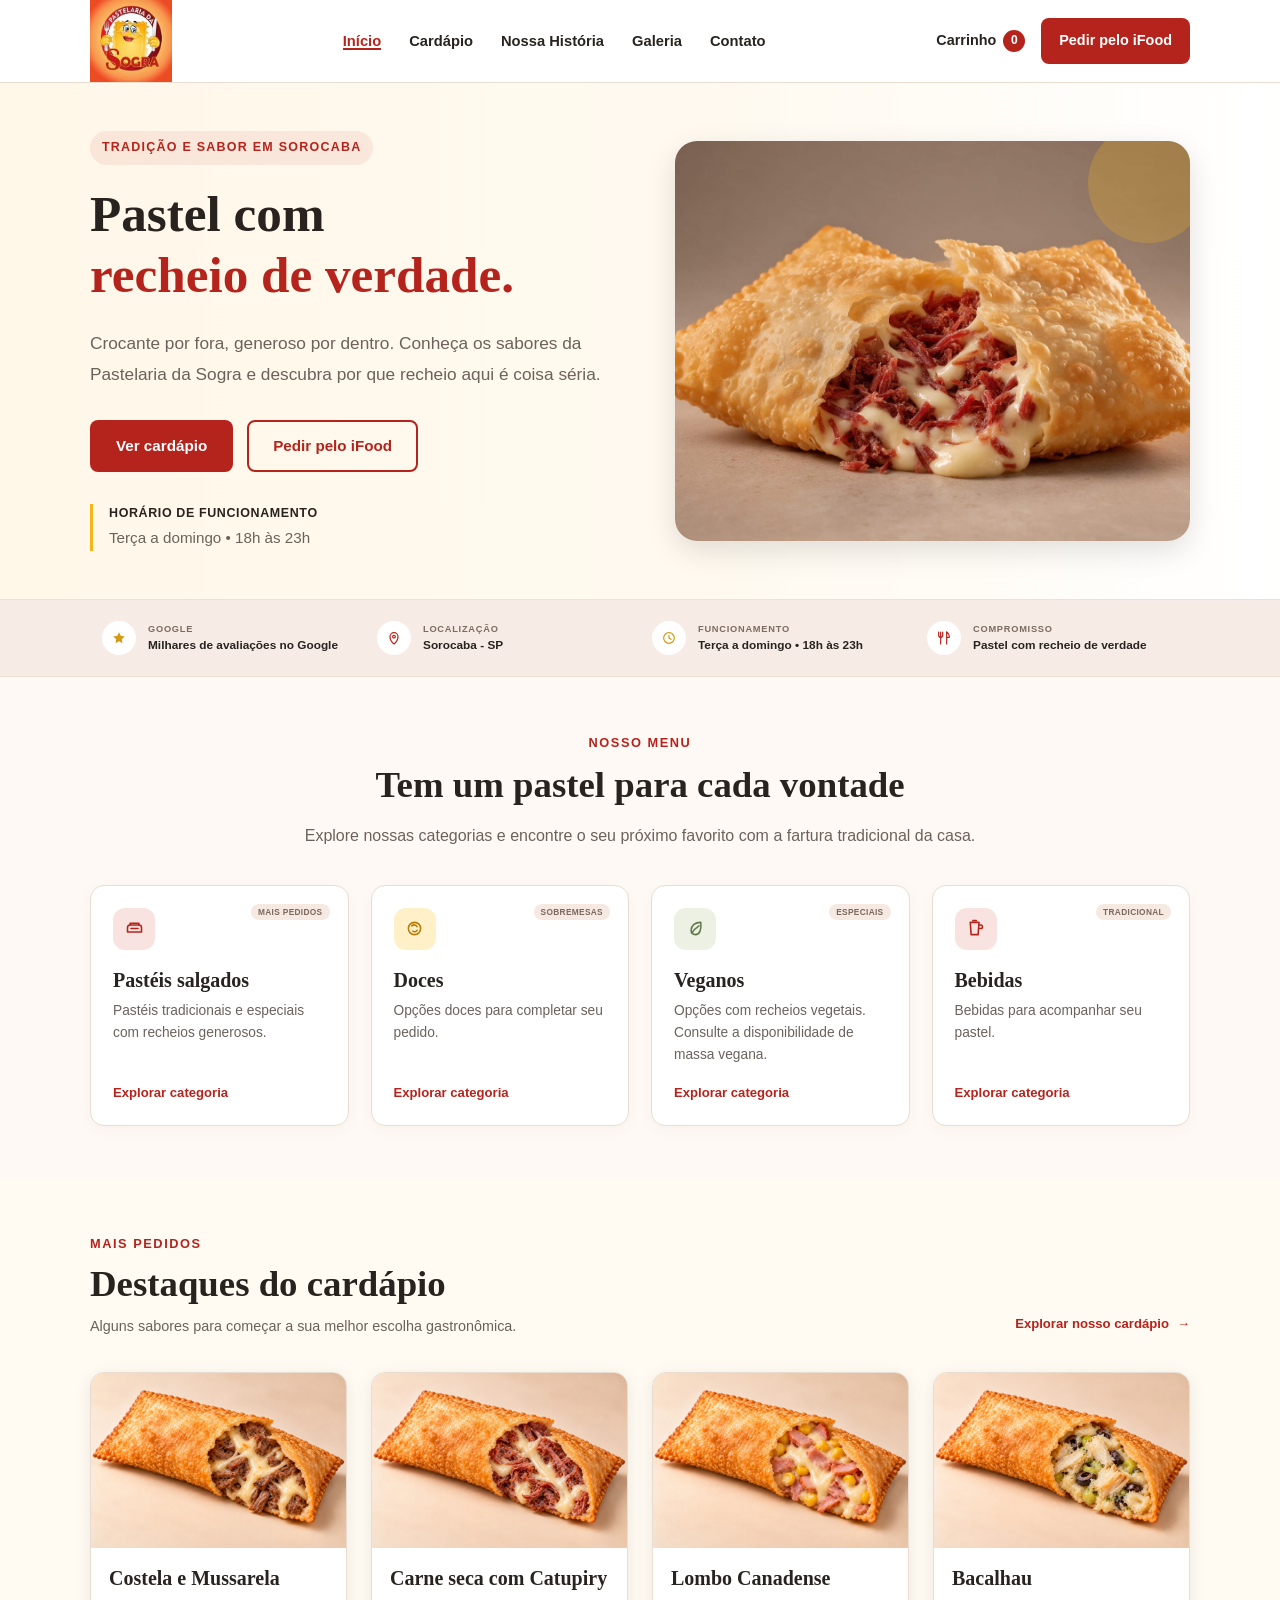
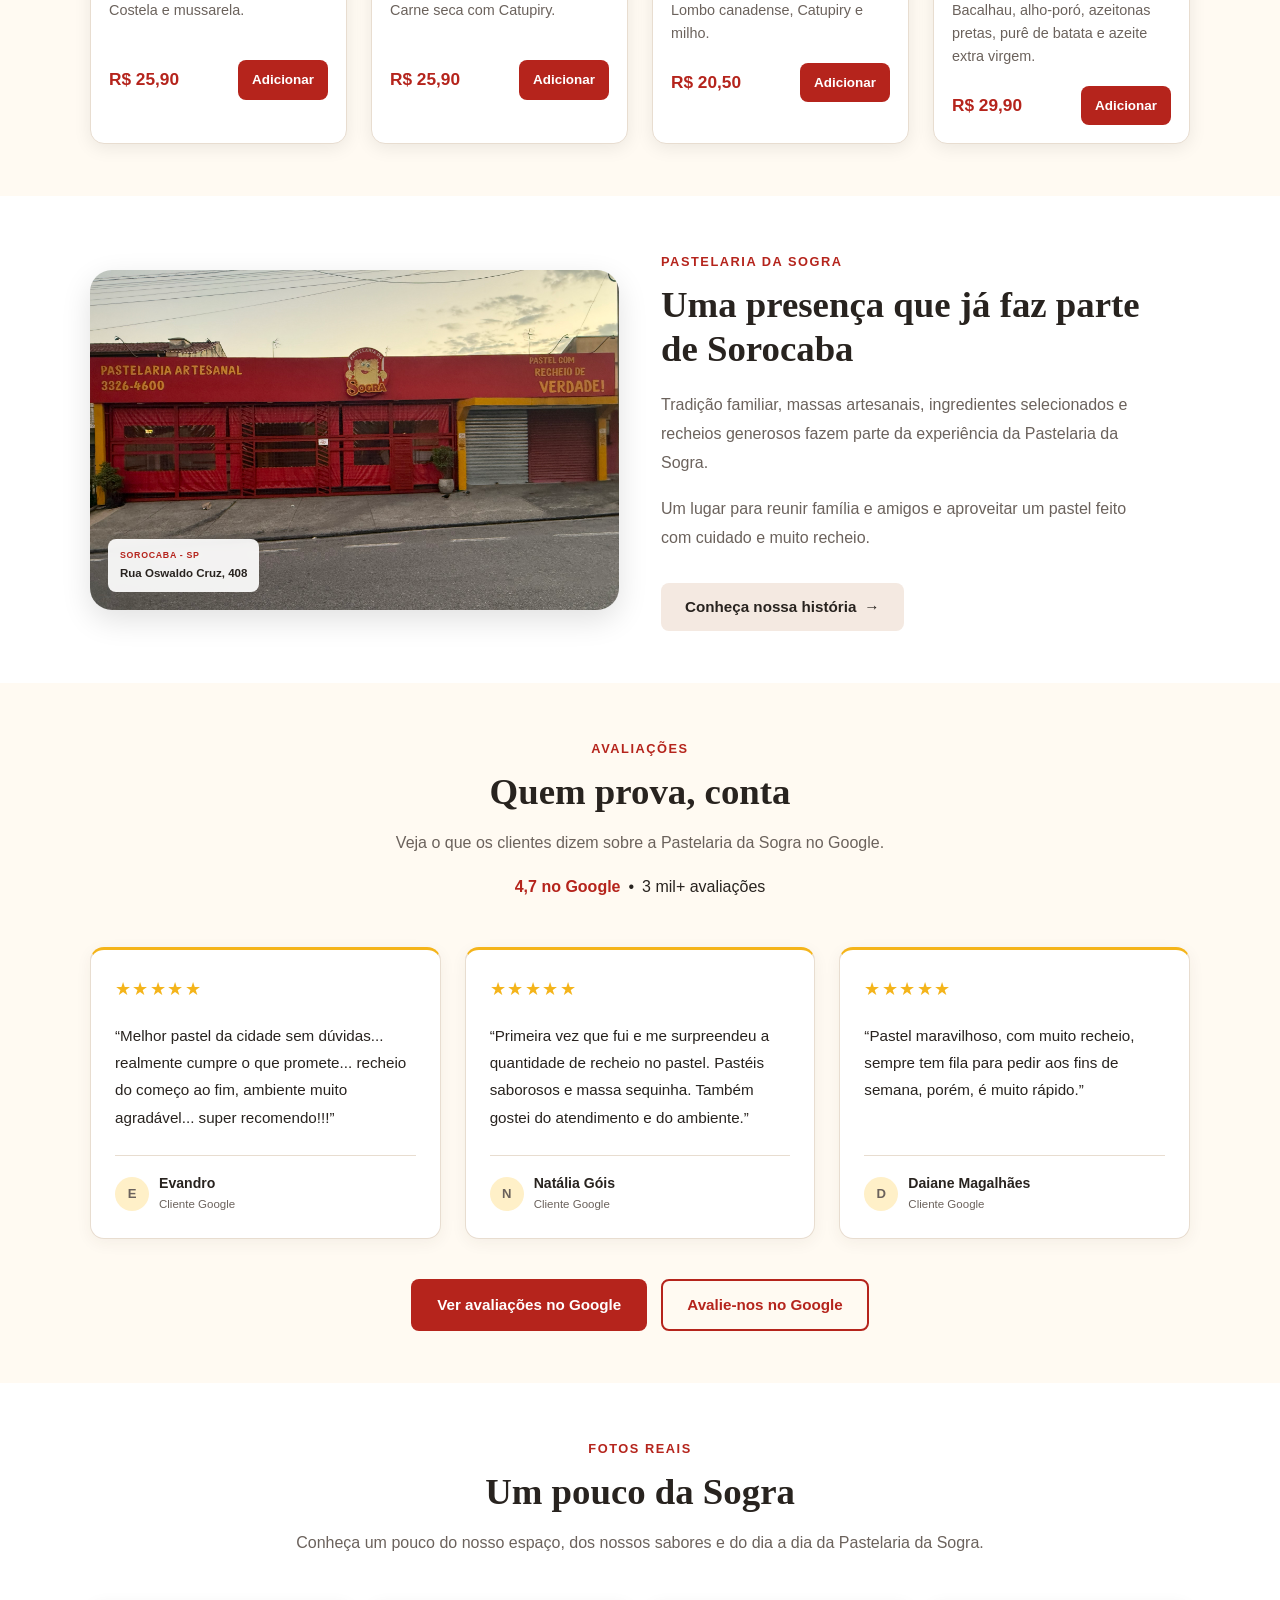
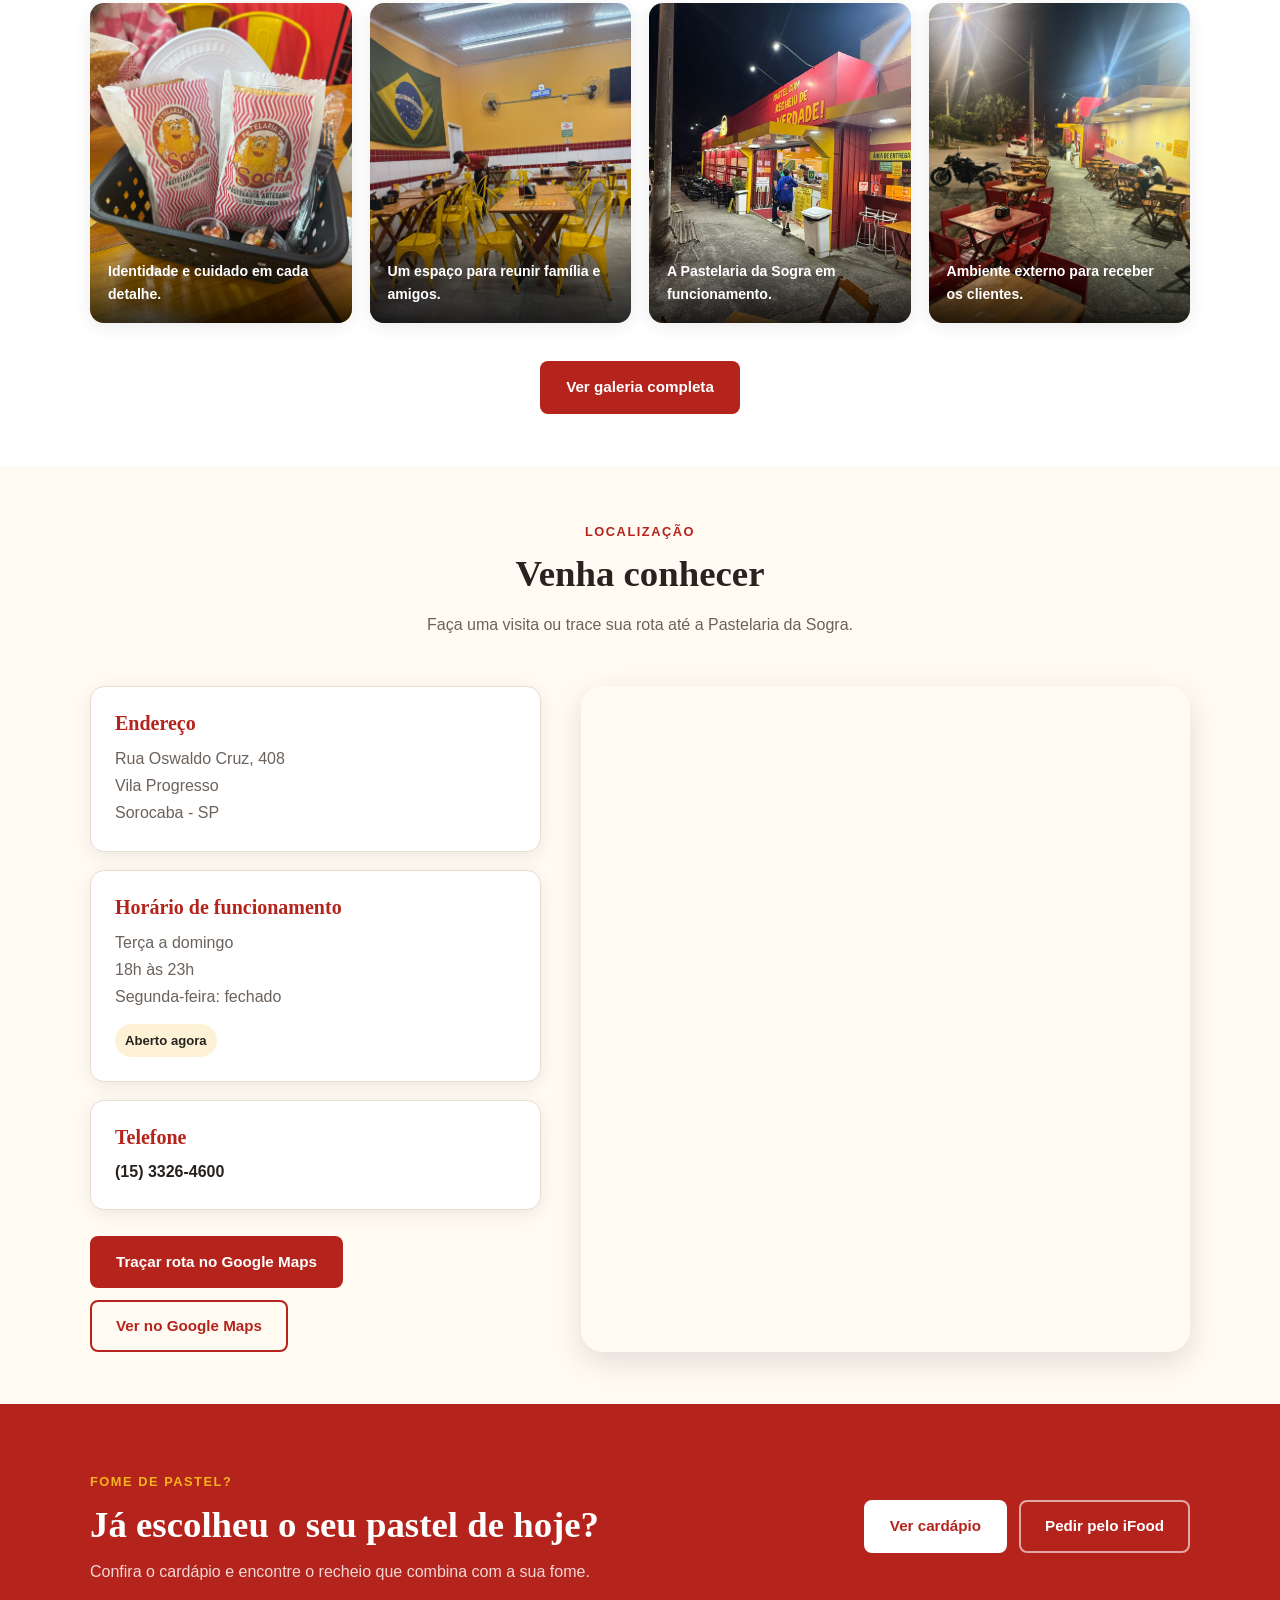
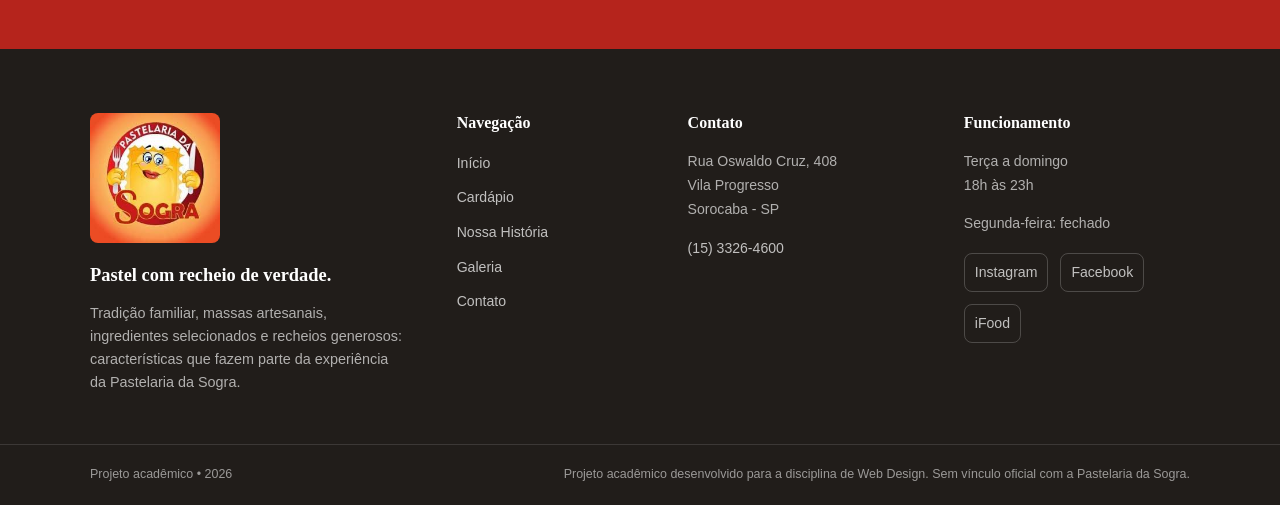
==== commit 659d4188: "Desenvolve pagina Nossa Historia e aprimora funcionalidades e responsividade" ====
--- a/index.html
+++ b/index.html
@@ -298,7 +298,7 @@
                 <div class="categorias-grid">
 
                     <!-- Categoria: Salgados -->
-                    <a href="cardapio.html#salgados" class="categoria-card">
+                    <a href="cardapio.html#pasteis" class="categoria-card">
 
                         <span class="categoria-tag">MAIS PEDIDOS</span>
 
@@ -310,10 +310,11 @@
                             </svg>
                         </div>
 
-                        <h3>Salgados</h3>
+                        <h3>Pastéis salgados</h3>
 
                         <p>
-                            Pastéis tradicionais e especiais com recheios generosos.
+                            Pastéis tradicionais e especiais com
+                            recheios generosos.
                         </p>
 
                         <span class="categoria-link">
@@ -321,7 +322,6 @@
                         </span>
 
                     </a>
-
 
                     <!-- Categoria: Doces -->
                     <a href="cardapio.html#doces" class="categoria-card">
@@ -364,7 +364,8 @@
                         <h3>Veganos</h3>
 
                         <p>
-                            Sabores preparados para quem busca opções sem ingredientes de origem animal.
+                            Opções com recheios vegetais.
+                            Consulte a disponibilidade de massa vegana.
                         </p>
 
                         <span class="categoria-link">
@@ -436,7 +437,7 @@
 
                     <a href="cardapio.html" class="link-cardapio-completo">
 
-                        Ver cardápio completo (+40 sabores)
+                        Explorar nosso cardápio
                         <span aria-hidden="true">→</span>
 
                     </a>
--- a/css/style.css
+++ b/css/style.css
@@ -2049,4 +2049,582 @@
 .produto-sem-foto span {
     font-size: 0.88rem;
     font-weight: 600;
+}
+
+/* ==================================================
+   PÁGINA NOSSA HISTÓRIA
+================================================== */
+
+/* Apresentação da página */
+.pagina-historia {
+    background-color: var(--cor-branco);
+}
+
+.historia-abertura {
+    padding: 70px 0 65px;
+    text-align: center;
+    background-color: var(--cor-creme);
+}
+
+.historia-abertura h1 {
+    margin: 12px 0 20px;
+    color: var(--cor-texto);
+}
+
+.historia-abertura p {
+    max-width: 680px;
+    margin: 0 auto;
+    font-size: 1.05rem;
+    line-height: 1.8;
+}
+
+
+/* Seção institucional */
+.historia-apresentacao {
+    padding: 85px 0;
+}
+
+.historia-apresentacao-grid {
+    display: grid;
+    grid-template-columns: 1fr 1fr;
+    align-items: center;
+    gap: 65px;
+}
+
+.historia-foto {
+    overflow: hidden;
+    border-radius: var(--raio-grande);
+    box-shadow: var(--sombra-media);
+}
+
+.historia-foto img {
+    display: block;
+    width: 100%;
+    height: auto;
+    object-fit: contain;
+}
+
+.historia-conteudo h2 {
+    margin: 10px 0 24px;
+    color: var(--cor-texto);
+}
+
+.historia-conteudo p {
+    margin-bottom: 18px;
+    font-size: 1rem;
+    line-height: 1.9;
+}
+
+.historia-conteudo p:last-child {
+    margin-bottom: 0;
+}
+
+
+/* Diferenciais */
+.historia-diferenciais {
+    padding: 80px 0 90px;
+    background-color: var(--cor-fundo-claro);
+}
+
+.historia-diferenciais-grid {
+    display: grid;
+    grid-template-columns: repeat(3, minmax(0, 1fr));
+    gap: 25px;
+}
+
+.historia-diferencial {
+    padding: 38px 30px;
+
+    background-color: var(--cor-branco);
+    border: 1px solid var(--cor-borda);
+    border-radius: var(--raio-medio);
+
+    box-shadow: var(--sombra-leve);
+
+    text-align: center;
+    transition: transform var(--transicao);
+}
+
+.historia-diferencial:hover {
+    transform: translateY(-5px);
+}
+
+.historia-diferencial-icone {
+    display: flex;
+    align-items: center;
+    justify-content: center;
+
+    width: 58px;
+    height: 58px;
+    margin: 0 auto 25px;
+
+    background-color: var(--cor-creme);
+    color: var(--cor-vermelho);
+
+    border-radius: 50%;
+
+    font-size: 1.15rem;
+    font-weight: 700;
+}
+
+.historia-diferencial h3 {
+    margin-bottom: 15px;
+}
+
+.historia-diferencial p {
+    font-size: 0.95rem;
+    line-height: 1.8;
+}
+
+
+/* Chamada para o cardápio */
+.historia-chamada {
+    padding: 85px 0;
+    background-color: var(--cor-creme);
+}
+
+.historia-chamada-conteudo {
+    display: flex;
+    flex-direction: column;
+    align-items: center;
+
+    max-width: 760px;
+    text-align: center;
+}
+
+.historia-chamada h2 {
+    margin: 10px 0 18px;
+}
+
+.historia-chamada p {
+    max-width: 540px;
+    margin-bottom: 30px;
+    line-height: 1.8;
+}
+
+
+/* ==================================================
+   RESPONSIVIDADE - NOSSA HISTÓRIA
+================================================== */
+
+@media (max-width: 900px) {
+
+    .historia-apresentacao-grid {
+        gap: 35px;
+    }
+
+
+
+    .historia-diferencial {
+        padding: 30px 20px;
+    }
+}
+
+@media (max-width: 768px) {
+
+    .historia-abertura {
+        padding: 50px 0;
+    }
+
+    .historia-abertura p {
+        font-size: 0.95rem;
+    }
+
+    .historia-apresentacao {
+        padding: 55px 0;
+    }
+
+    .historia-apresentacao-grid {
+        grid-template-columns: 1fr;
+        gap: 35px;
+    }
+
+
+
+    .historia-diferenciais {
+        padding: 55px 0;
+    }
+
+    .historia-diferenciais-grid {
+        grid-template-columns: 1fr;
+        gap: 18px;
+    }
+
+    .historia-chamada {
+        padding: 60px 0;
+    }
+}
+
+/* ==================================================
+   CABEÇALHO RESPONSIVO
+================================================== */
+
+@media (max-width: 950px) {
+
+    .cabecalho-container {
+        gap: 14px;
+    }
+
+    .botao-menu {
+        display: block;
+        order: 3;
+        flex-shrink: 0;
+    }
+
+    .cabecalho-acoes {
+        margin-left: auto;
+        gap: 12px;
+    }
+
+    .menu-principal {
+        display: none;
+        position: absolute;
+        top: 100%;
+        left: 0;
+        width: 100%;
+        padding: 16px 5%;
+
+        background-color: var(--cor-branco);
+        border-bottom: 1px solid var(--cor-borda);
+        box-shadow: var(--sombra-media);
+    }
+
+    .menu-principal.menu-aberto {
+        display: block;
+    }
+
+    .menu-principal ul {
+        flex-direction: column;
+        align-items: stretch;
+        gap: 0;
+    }
+
+    .menu-principal a {
+        display: block;
+        padding: 13px 0;
+    }
+
+    .menu-principal a.ativo::after {
+        bottom: 7px;
+        width: 40px;
+    }
+}
+
+@media (max-width: 600px) {
+
+    .cabecalho-container {
+        min-height: 66px;
+    }
+
+    .logo img {
+        width: 66px;
+    }
+
+    .botao-ifood {
+        display: none;
+    }
+}
+
+/* ==================================================
+   RESPONSIVIDADE GERAL - TABLETS E CELULARES
+================================================== */
+
+/* TABLETS E TELAS MENORES */
+@media (max-width: 950px) {
+
+    /* Evita que conteúdos forcem a largura das colunas */
+    .hero-container>*,
+    .institucional-container>*,
+    .localizacao-container>* {
+        min-width: 0;
+    }
+
+    /* Home: conteúdo e imagem ficam um abaixo do outro */
+    .hero-container {
+        grid-template-columns: minmax(0, 1fr);
+        gap: 35px;
+    }
+
+    .hero-conteudo {
+        max-width: 100%;
+    }
+
+    .hero-imagem {
+        min-height: 0;
+        height: 360px;
+    }
+
+    .hero-imagem img {
+        width: 100%;
+        height: 100%;
+        min-height: 0;
+        object-fit: cover;
+    }
+
+    /* Faixa de informações */
+    .faixa-confianca-container {
+        grid-template-columns: repeat(2, minmax(0, 1fr));
+    }
+
+    /* Categorias */
+    .categorias-grid {
+        grid-template-columns: repeat(2, minmax(0, 1fr));
+    }
+
+    /* Cards de produtos */
+    .produtos-grid {
+        grid-template-columns: repeat(2, minmax(0, 1fr));
+    }
+
+    /* Seção institucional */
+    .institucional-container {
+        grid-template-columns: minmax(0, 1fr);
+        gap: 35px;
+    }
+
+    .institucional-conteudo {
+        max-width: 100%;
+    }
+
+    /* Avaliações */
+    .avaliacoes-grid {
+        grid-template-columns: repeat(2, minmax(0, 1fr));
+    }
+
+    /* Galeria */
+    .galeria-grid {
+        grid-template-columns: repeat(2, minmax(0, 1fr));
+    }
+
+    /* Localização e mapa */
+    .localizacao-container {
+        grid-template-columns: minmax(0, 1fr);
+        gap: 30px;
+    }
+
+    .localizacao-mapa {
+        min-height: 400px;
+    }
+
+    .localizacao-mapa iframe {
+        height: 400px;
+        min-height: 400px;
+    }
+
+    /* Chamada final */
+    .cta-final-container {
+        flex-direction: column;
+        align-items: flex-start;
+        gap: 25px;
+    }
+
+    /* Rodapé */
+    .rodape-container {
+        grid-template-columns: repeat(2, minmax(0, 1fr));
+        gap: 35px;
+    }
+}
+
+
+/* CELULARES */
+@media (max-width: 600px) {
+
+    /* Espaçamentos gerais */
+    section {
+        padding-top: 42px;
+        padding-bottom: 42px;
+    }
+
+    .secao-cabecalho {
+        margin-bottom: 28px;
+    }
+
+    /* Hero */
+    .hero {
+        padding: 35px 0 45px;
+    }
+
+    .hero-container {
+        grid-template-columns: minmax(0, 1fr);
+        gap: 28px;
+    }
+
+    .hero h1 {
+        font-size: clamp(2.2rem, 9vw, 3rem);
+        line-height: 1.15;
+    }
+
+    .hero-descricao {
+        font-size: 1rem;
+        line-height: 1.7;
+    }
+
+    .hero-acoes {
+        flex-direction: column;
+        align-items: stretch;
+        gap: 12px;
+    }
+
+    .hero-acoes .botao {
+        width: 100%;
+        justify-content: center;
+    }
+
+    .hero-imagem {
+        height: 280px;
+        min-height: 0;
+    }
+
+    .hero-imagem img {
+        height: 100%;
+        min-height: 0;
+    }
+
+    /* Faixa de informações */
+    .faixa-confianca-container {
+        grid-template-columns: repeat(2, minmax(0, 1fr));
+    }
+
+    .informacao-item {
+        padding: 15px 8px;
+        gap: 8px;
+    }
+
+    .informacao-icone {
+        width: 30px;
+        height: 30px;
+    }
+
+    /* Categorias */
+    .categorias-grid {
+        grid-template-columns: minmax(0, 1fr);
+        gap: 15px;
+    }
+
+    .categoria-card {
+        min-height: 0;
+        padding: 20px;
+    }
+
+    .categoria-card p {
+        margin-bottom: 12px;
+    }
+
+    /* Destaques */
+    .destaques-topo {
+        flex-direction: column;
+        align-items: flex-start;
+        gap: 18px;
+    }
+
+    .produtos-grid {
+        grid-template-columns: minmax(0, 1fr);
+        gap: 20px;
+    }
+
+    .produto-imagem {
+        height: 220px;
+    }
+
+    .produto-rodape {
+        flex-wrap: wrap;
+    }
+
+    /* Institucional */
+    .institucional-imagem img {
+        width: 100%;
+        height: auto;
+        max-height: 350px;
+        object-fit: cover;
+    }
+
+    /* Avaliações */
+    .avaliacoes-grid {
+        grid-template-columns: minmax(0, 1fr);
+        gap: 18px;
+    }
+
+    .avaliacao-card {
+        min-height: 0;
+    }
+
+    .avaliacoes-resumo {
+        flex-wrap: wrap;
+        text-align: center;
+    }
+
+    /* Galeria */
+    .galeria-grid {
+        grid-template-columns: repeat(2, minmax(0, 1fr));
+        gap: 12px;
+    }
+
+    .galeria-item {
+        min-height: 190px;
+    }
+
+    .galeria-item img {
+        height: 190px;
+    }
+
+    .galeria-item figcaption {
+        padding: 20px 10px 10px;
+        font-size: 0.75rem;
+    }
+
+    /* Localização */
+    .localizacao-item {
+        padding: 20px;
+    }
+
+    .localizacao-mapa {
+        min-height: 340px;
+    }
+
+    .localizacao-mapa iframe {
+        height: 340px;
+        min-height: 340px;
+    }
+
+    /* CTA final */
+    .cta-final {
+        padding: 48px 0;
+    }
+
+    .cta-final-acoes {
+        flex-direction: column;
+        align-items: stretch;
+        width: 100%;
+    }
+
+    .cta-final-acoes .botao {
+        justify-content: center;
+    }
+
+    /* Rodapé */
+    .rodape-container {
+        grid-template-columns: minmax(0, 1fr);
+        gap: 30px;
+        padding-top: 45px;
+        padding-bottom: 40px;
+    }
+
+    .rodape-inferior .container {
+        flex-direction: column;
+        align-items: flex-start;
+        gap: 10px;
+    }
+}
+
+/* Celulares muito estreitos */
+@media (max-width: 360px) {
+
+    .galeria-grid {
+        grid-template-columns: minmax(0, 1fr);
+    }
+
+    .galeria-item,
+    .galeria-item img {
+        height: 240px;
+    }
 }
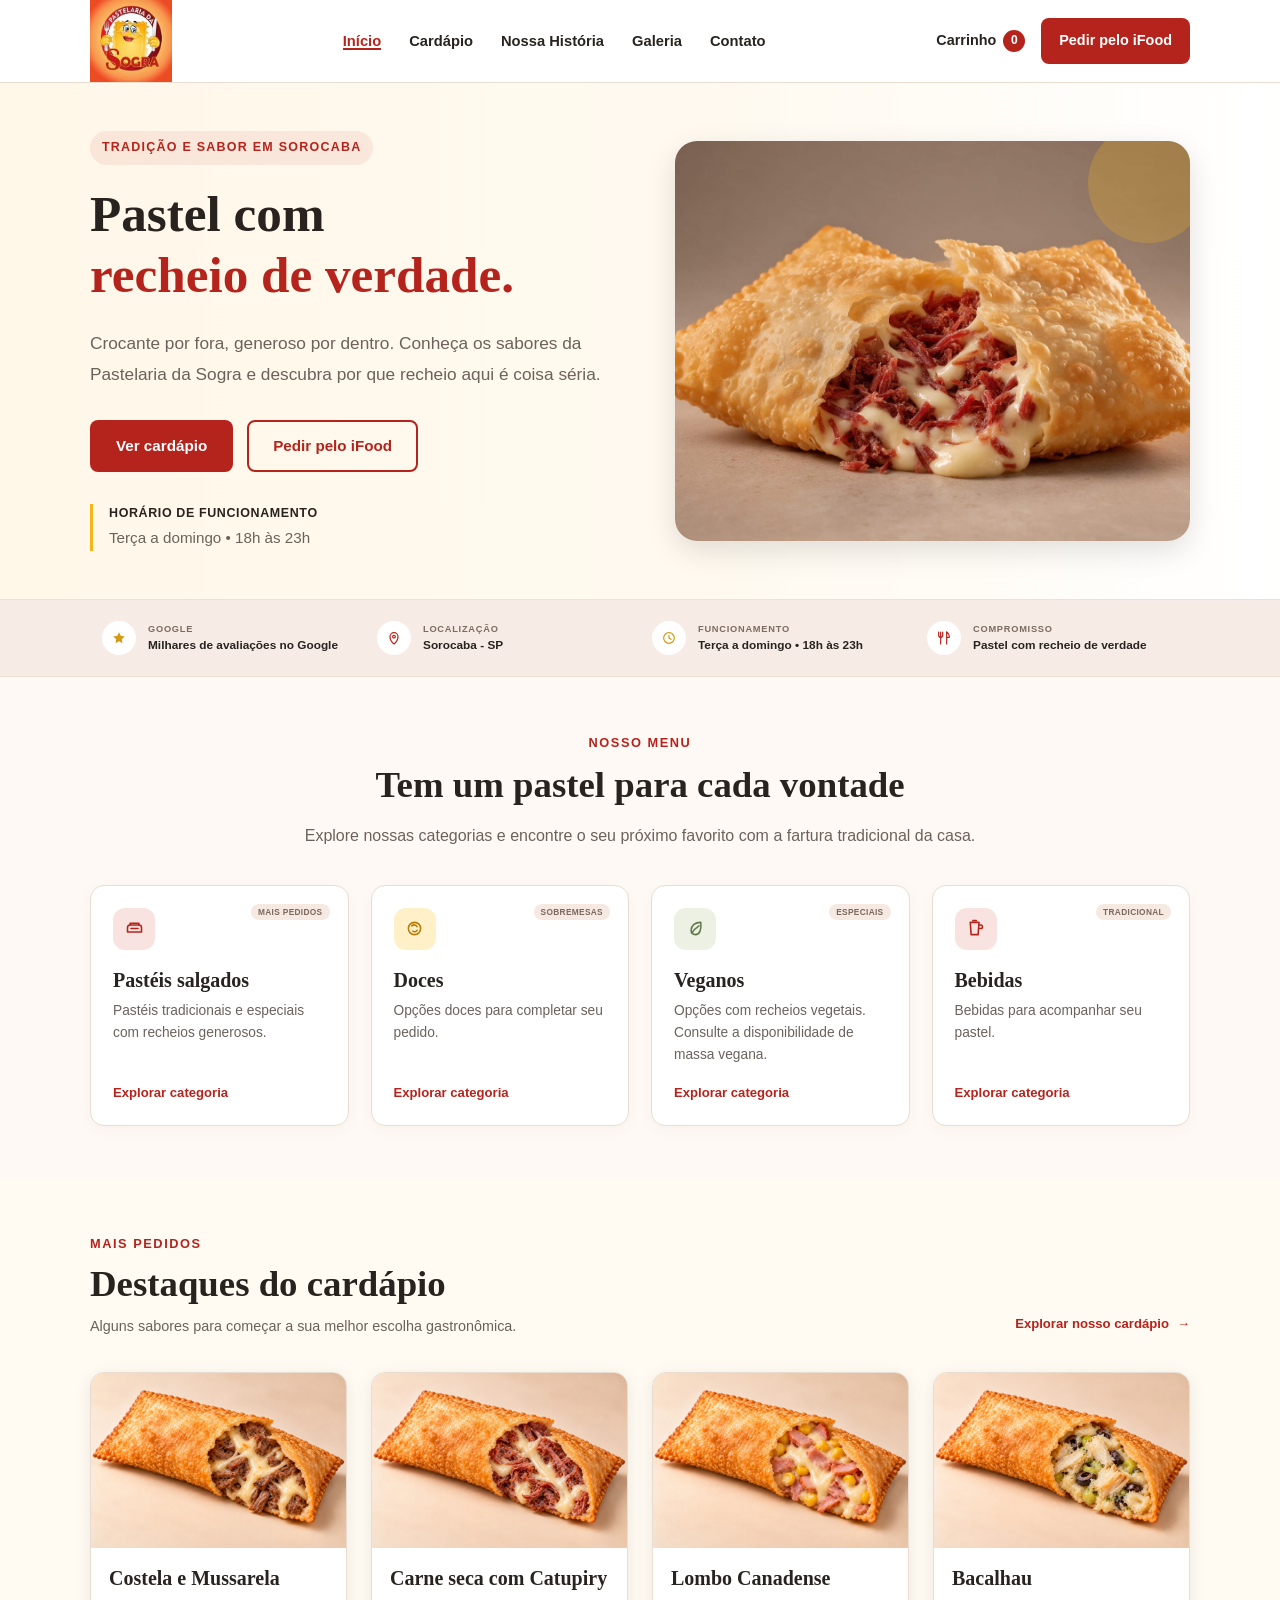
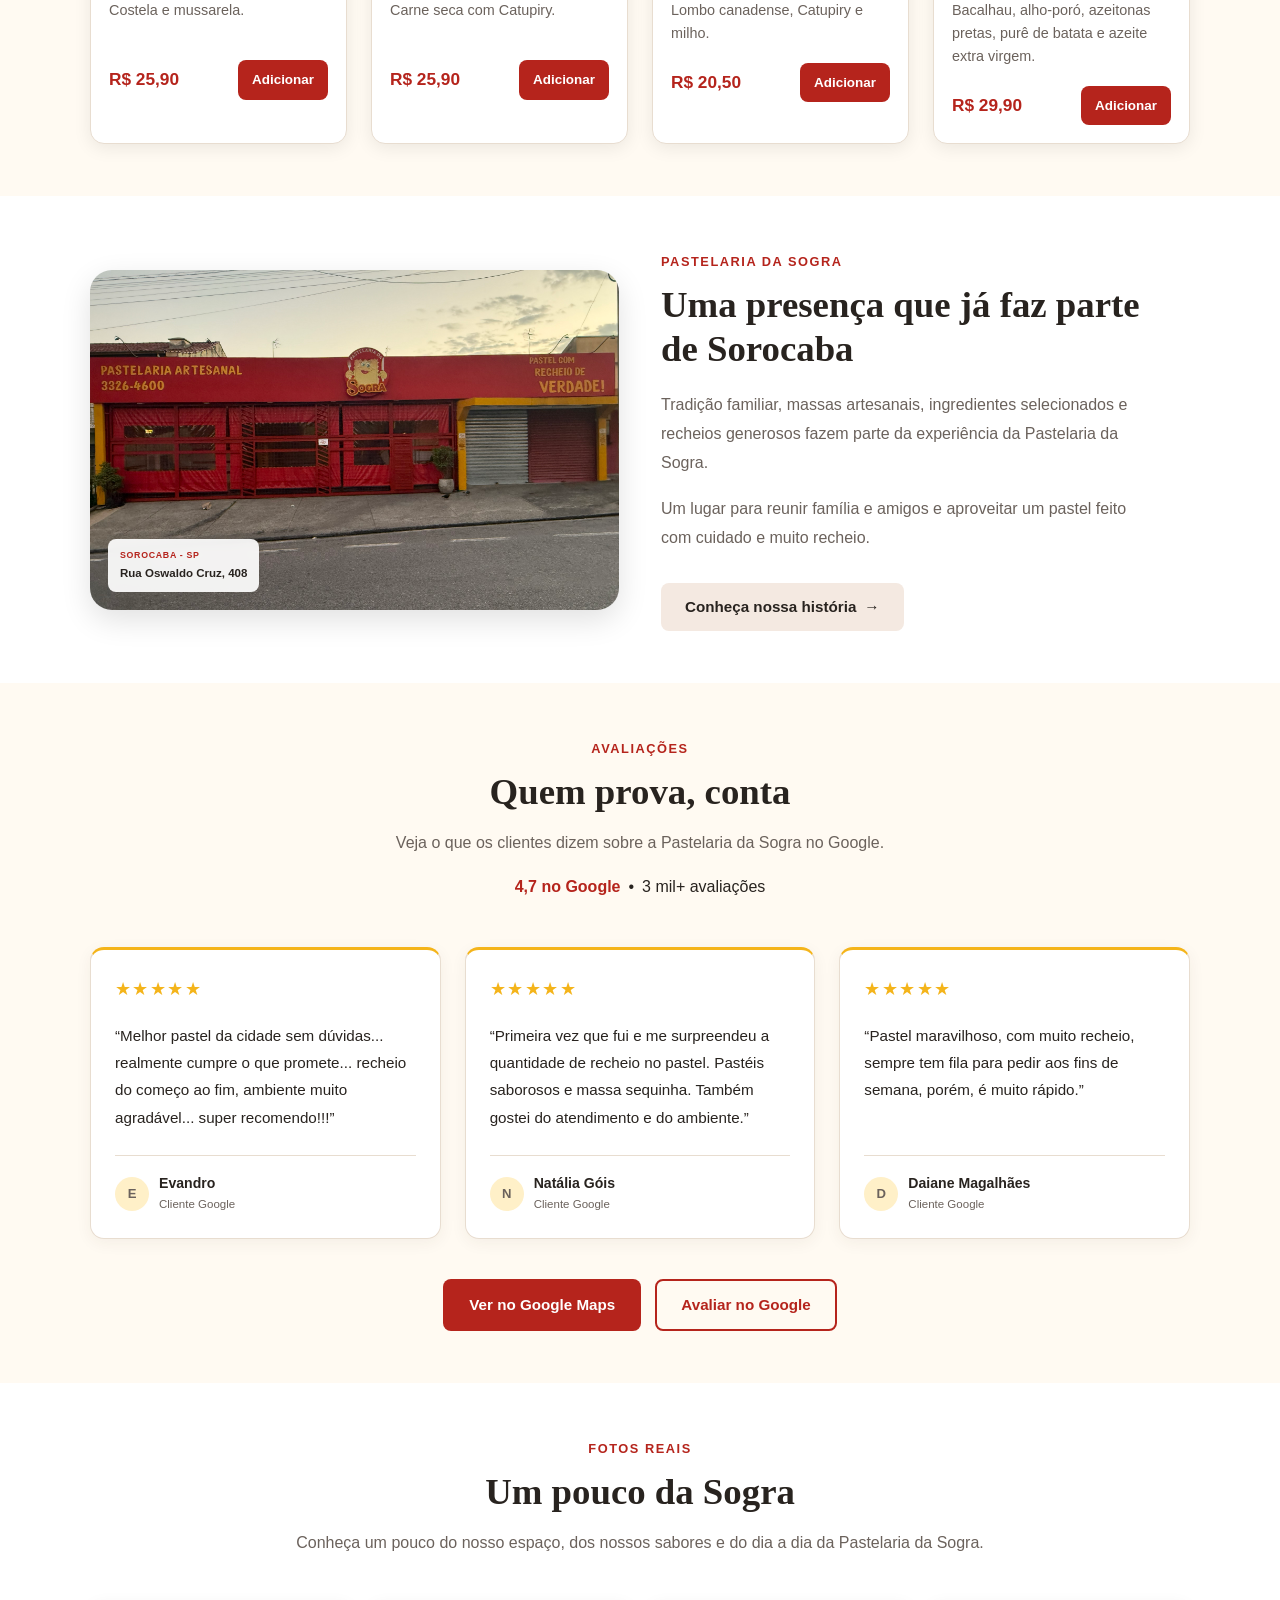
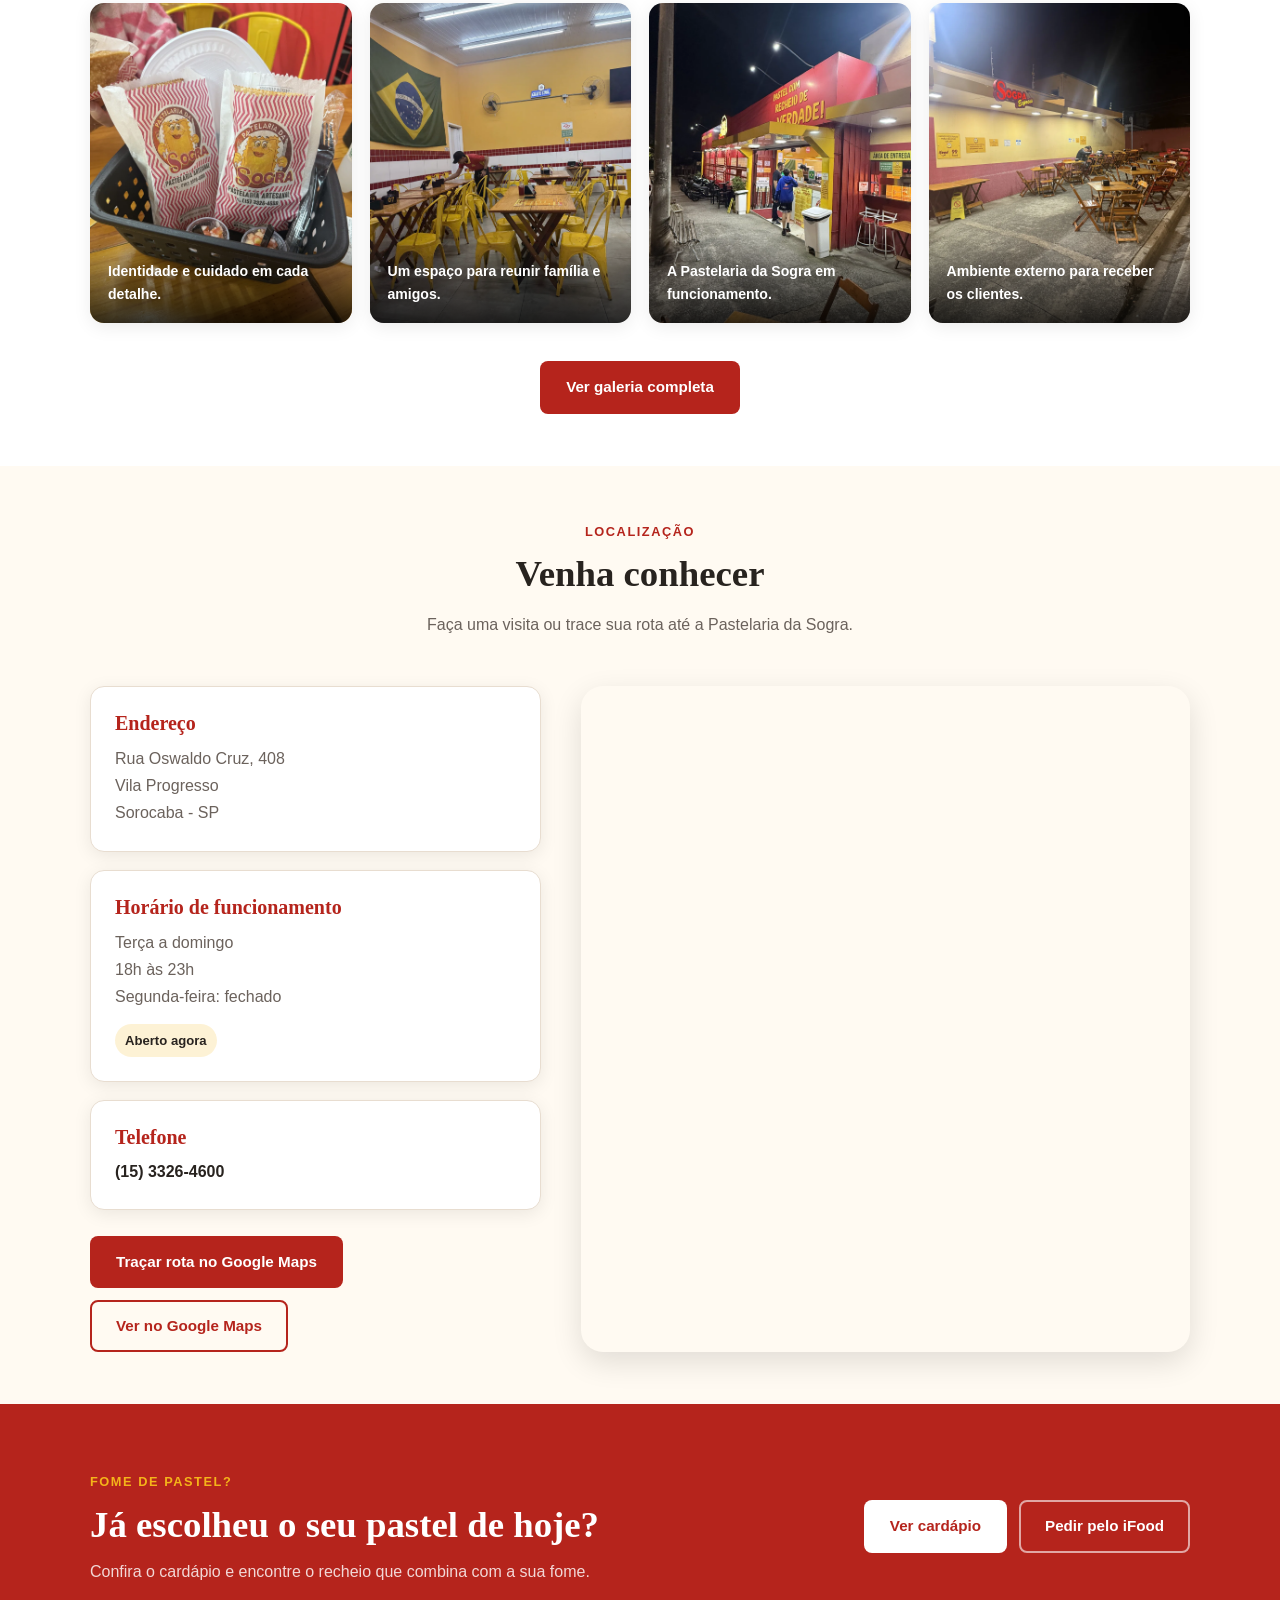
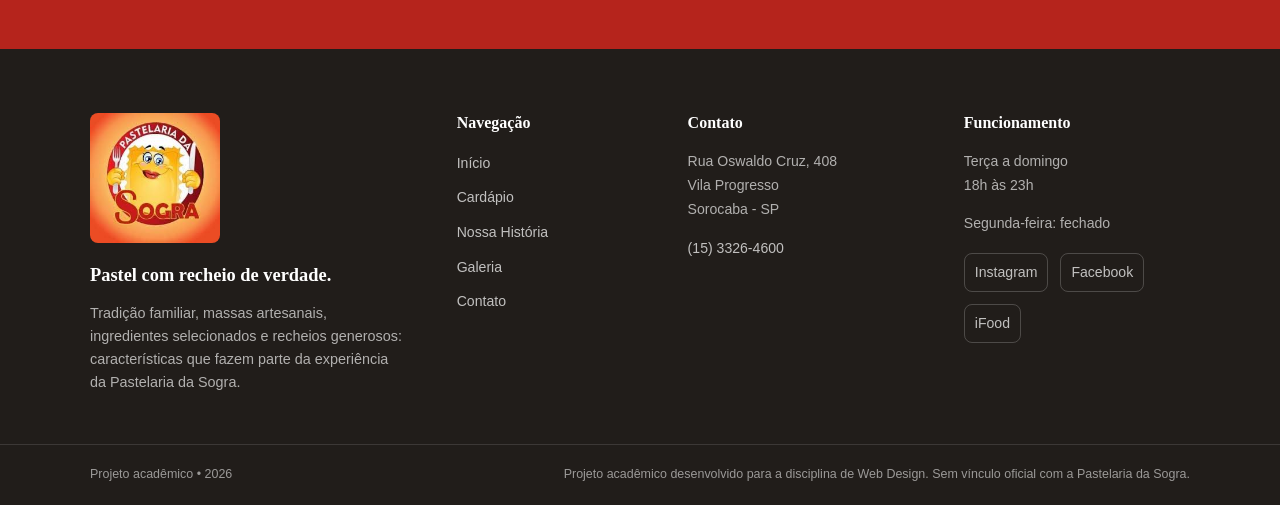
==== commit b51fb31d: "Corrige navegacao e otimiza imagens na revisao do site" ====
--- a/index.html
+++ b/index.html
@@ -795,15 +795,17 @@
                 <!-- Ações das avaliações -->
                 <div class="avaliacoes-acoes">
 
-                    <a href="#" class="botao botao-primario" id="link-avaliacoes-google">
-
-                        Ver avaliações no Google
-
-                    </a>
-
-                    <a href="#" class="botao botao-secundario" id="link-avaliar-google">
-
-                        Avalie-nos no Google
+                    <a href="https://g.page/pastelariadasogra" class="botao botao-primario" target="_blank"
+                        rel="noopener noreferrer">
+
+                        Ver no Google Maps
+
+                    </a>
+
+                    <a href="https://g.page/pastelariadasogra/review" class="botao botao-secundario" target="_blank"
+                        rel="noopener noreferrer">
+
+                        Avaliar no Google
 
                     </a>
 
@@ -844,7 +846,7 @@
                 <div class="galeria-grid">
 
                     <figure class="galeria-item">
-                        <img src="assets/img/galeria/embalagem.jpg"
+                        <img src="assets/img/galeria/embalagens-personalizadas.webp"
                             alt="Embalagem personalizada da Pastelaria da Sogra">
 
                         <figcaption>
@@ -854,7 +856,7 @@
 
 
                     <figure class="galeria-item">
-                        <img src="assets/img/galeria/interior.jpg" alt="Área interna da Pastelaria da Sogra">
+                        <img src="assets/img/galeria/salao-organizado.webp" alt="Área interna da Pastelaria da Sogra">
 
                         <figcaption>
                             Um espaço para reunir família e amigos.
@@ -863,7 +865,7 @@
 
 
                     <figure class="galeria-item">
-                        <img src="assets/img/galeria/fachada-noite.jpg"
+                        <img src="assets/img/galeria/fachada-noite-movimento.webp"
                             alt="Fachada da Pastelaria da Sogra durante a noite">
 
                         <figcaption>
@@ -873,7 +875,7 @@
 
 
                     <figure class="galeria-item">
-                        <img src="assets/img/galeria/area-externa.jpg"
+                        <img src="assets/img/galeria/area-externa-mesas.webp"
                             alt="Área externa da Pastelaria da Sogra com mesas">
 
                         <figcaption>
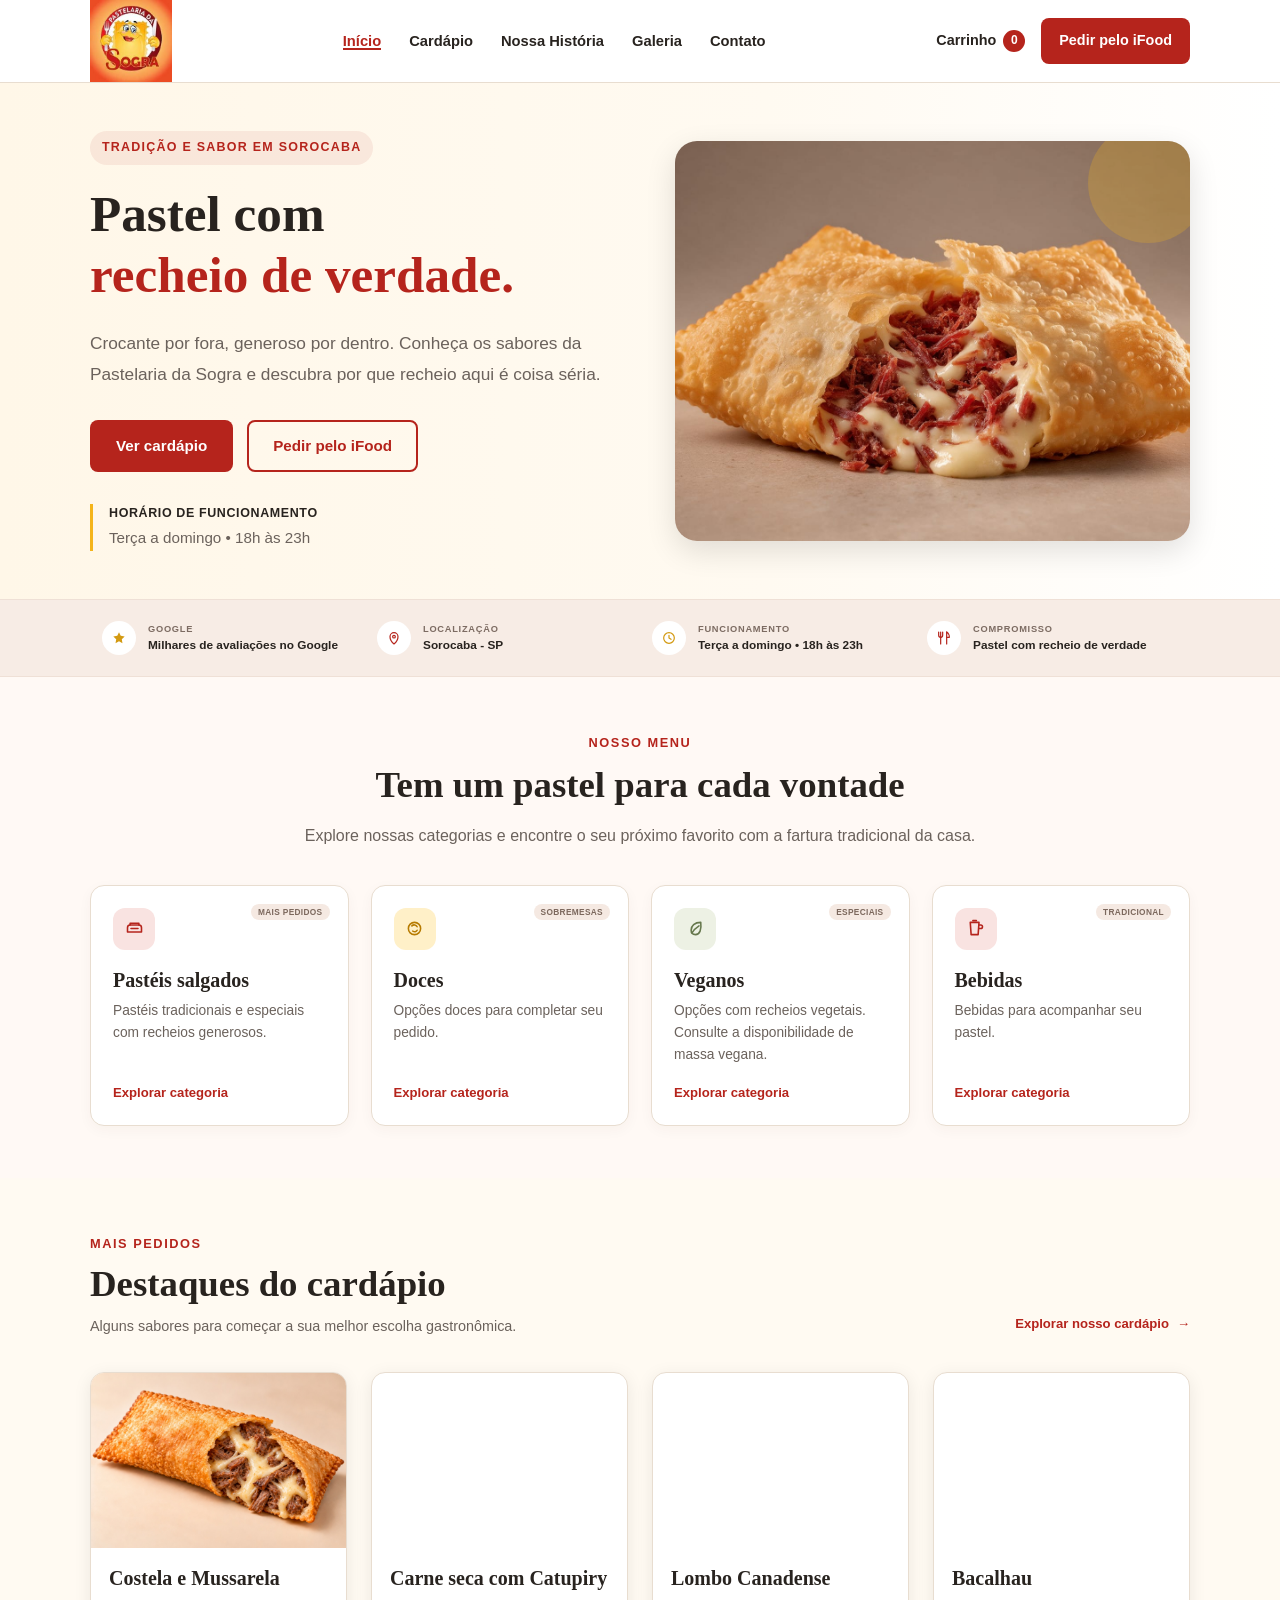
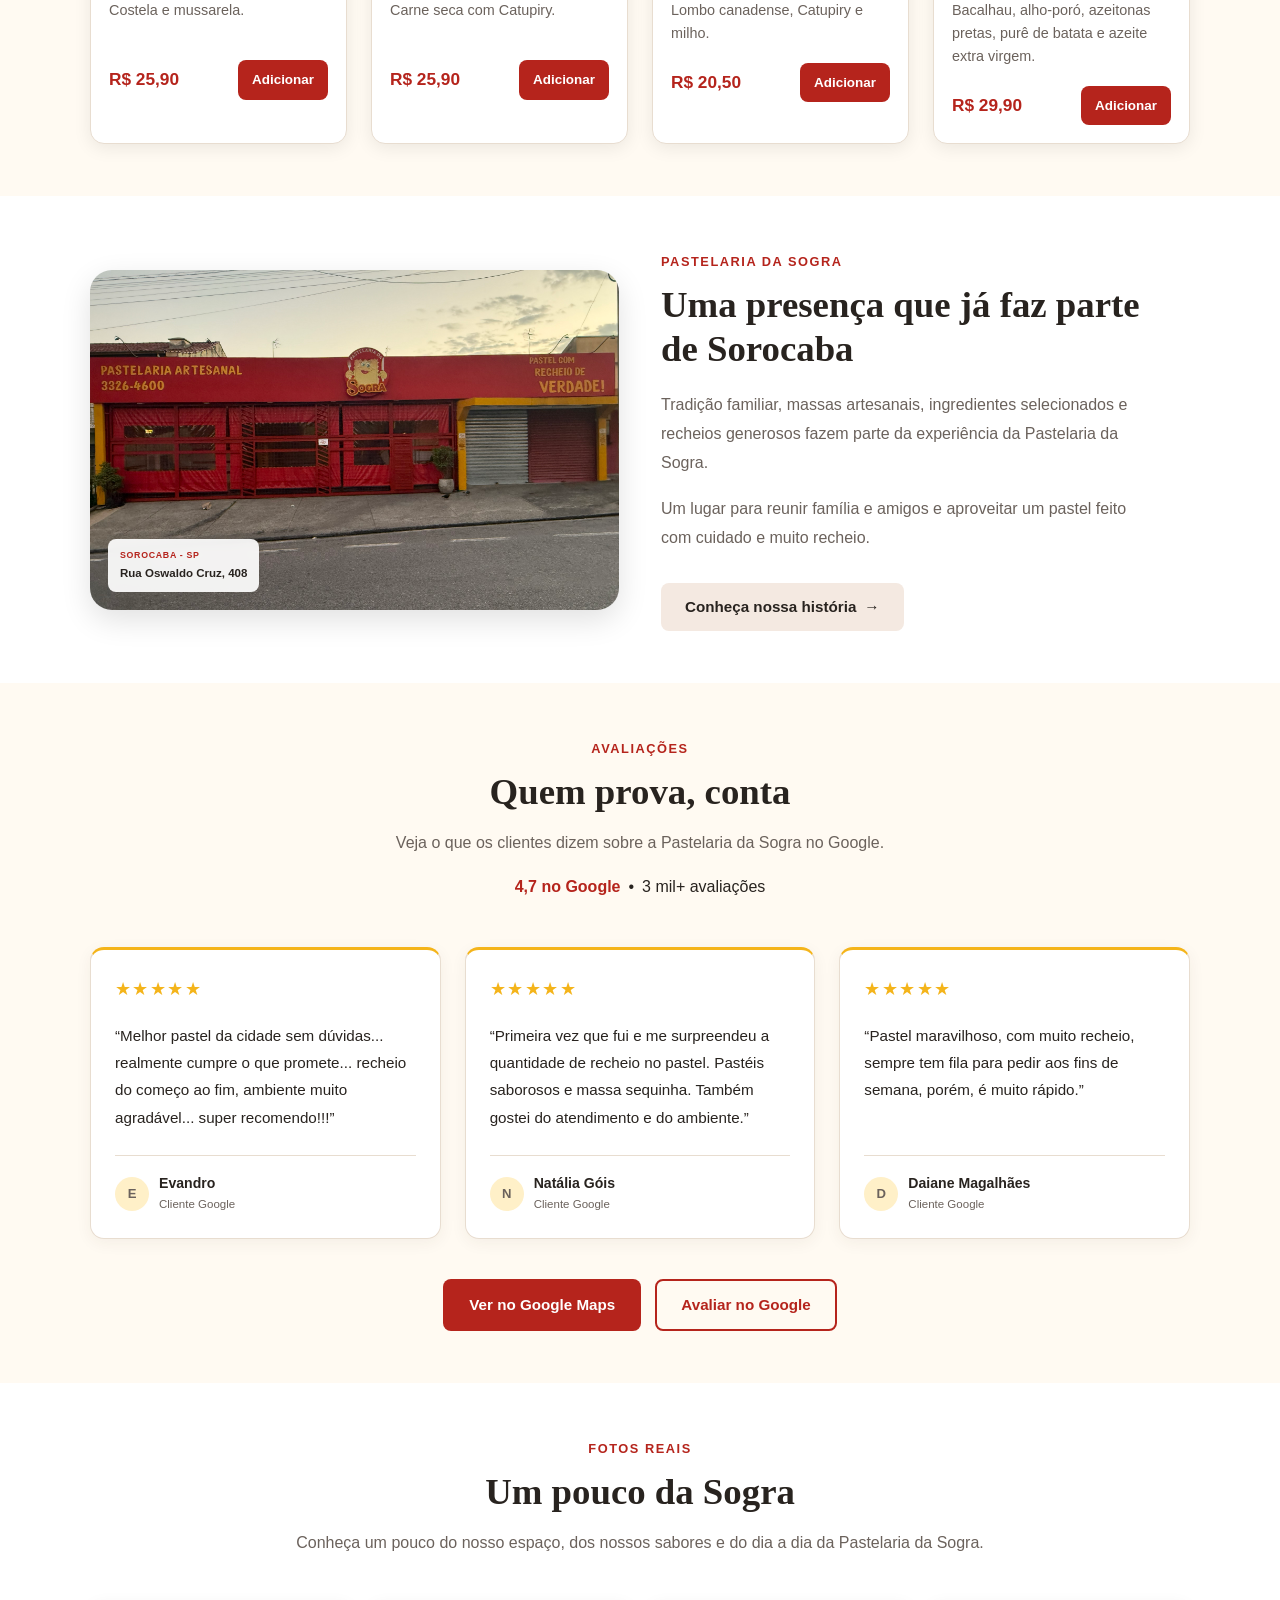
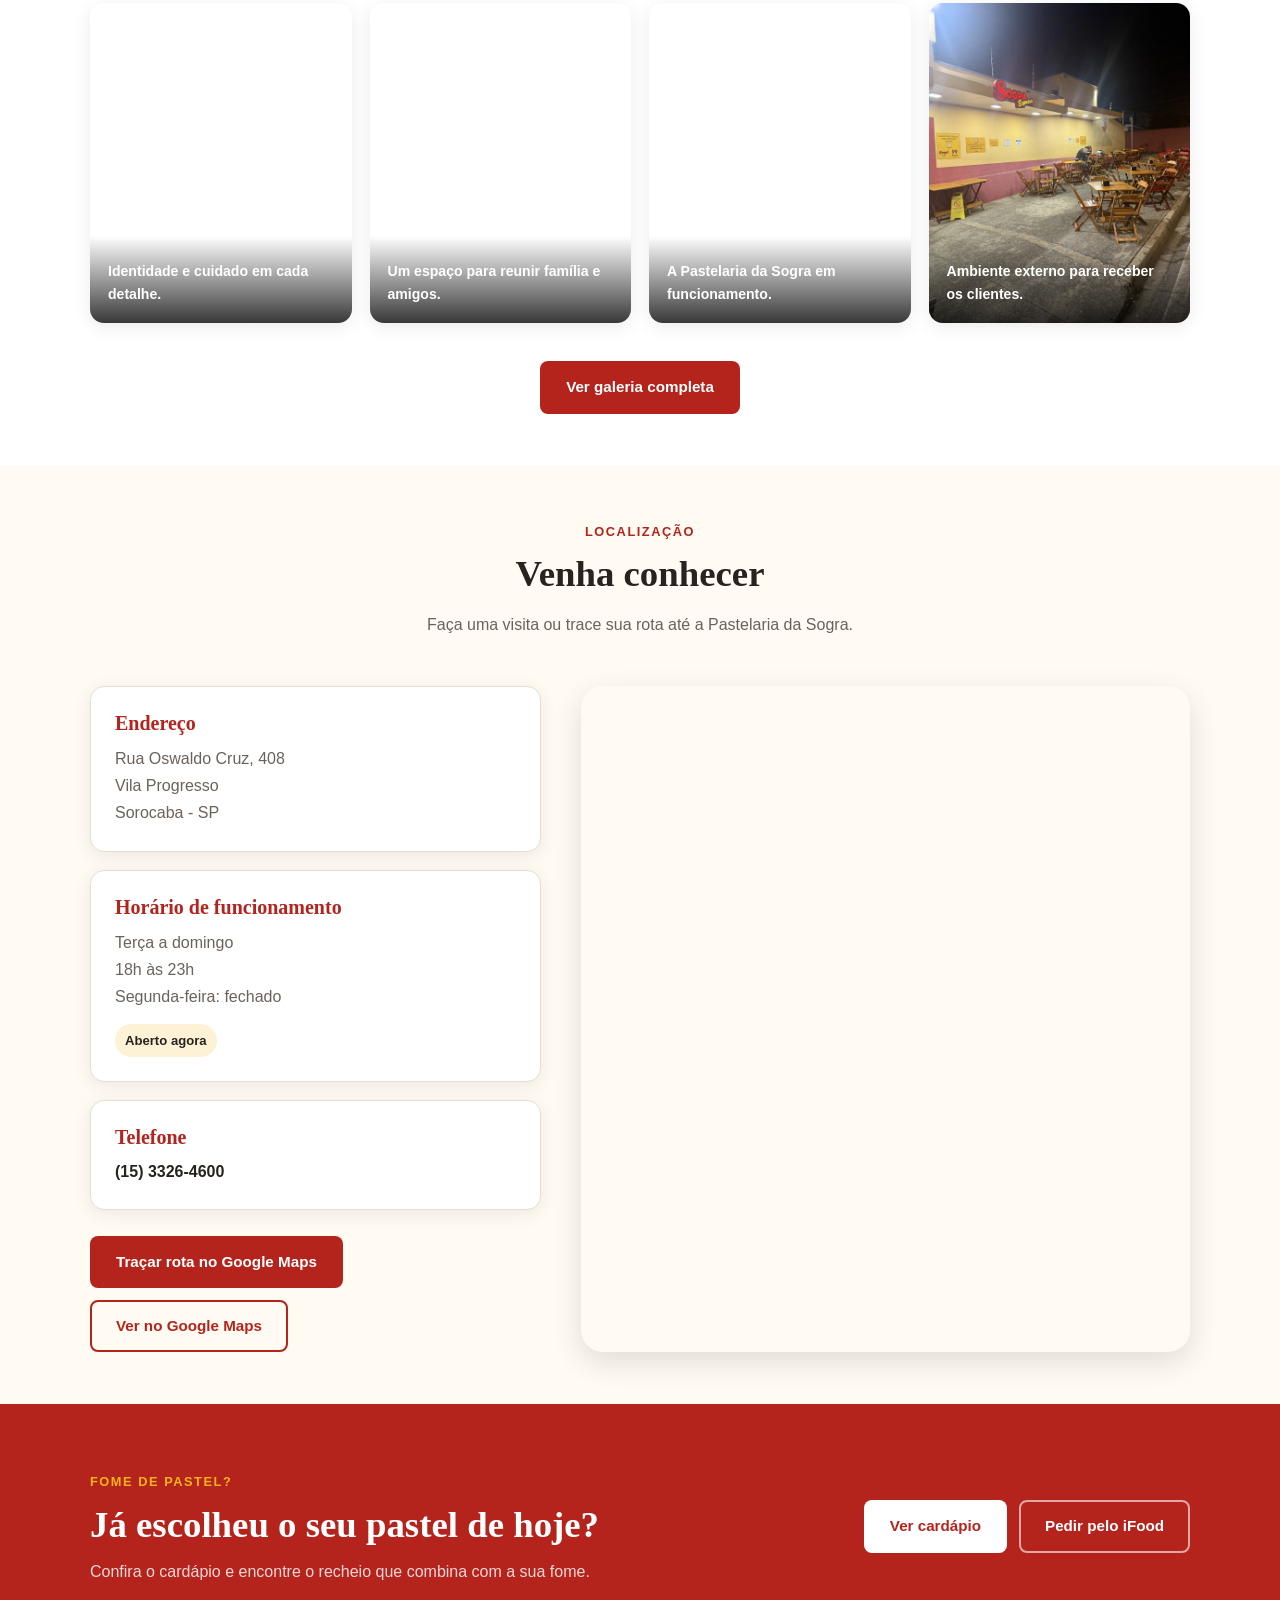
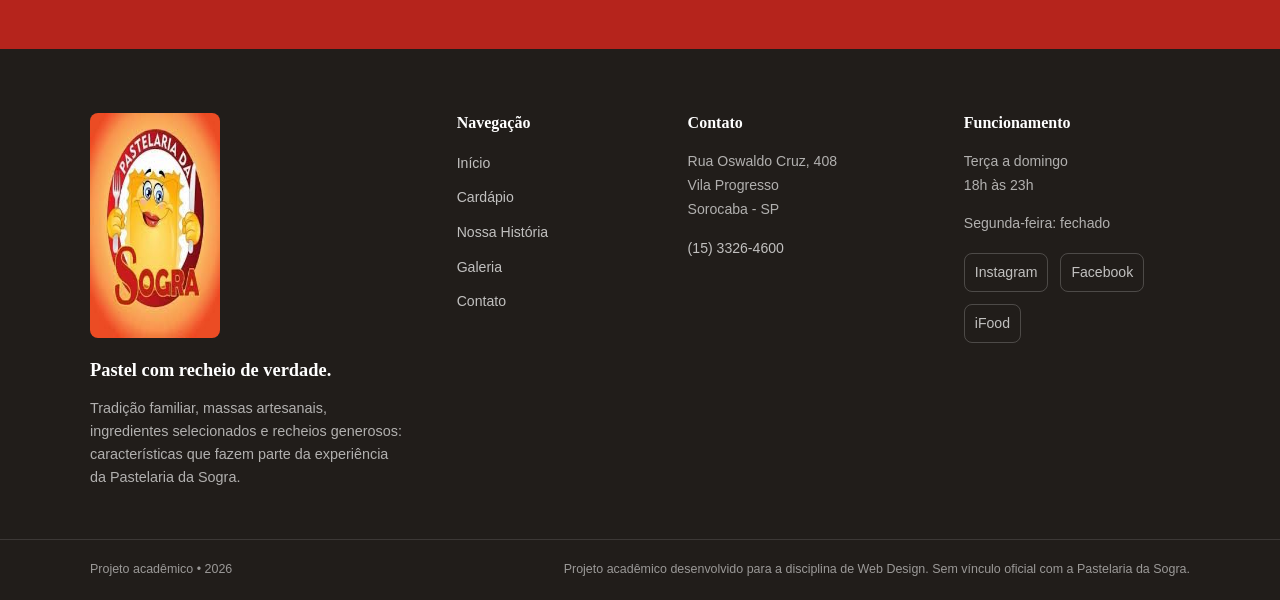
==== commit 72389388: "Prioriza imagem principal e adia imagens secundarias na Home" ====
--- a/index.html
+++ b/index.html
@@ -25,7 +25,7 @@
 
             <!-- Logo -->
             <a href="index.html" class="logo" aria-label="Ir para a página inicial">
-                <img src="assets/img/logo/logo-pastelaria-da-sogra.jpg" alt="Logo da Pastelaria da Sogra">
+                <img src="assets/img/logo/logo-pastelaria-da-sogra.jpg" alt="Logo da Pastelaria da Sogra" width="225" height="225">
             </a>
 
 
@@ -163,7 +163,7 @@
                 <div class="hero-imagem">
 
                     <img src="assets/img/home/hero-carne-seca-catupiry.jpg"
-                        alt="Pastel de carne seca com Catupiry da Pastelaria da Sogra">
+                        alt="Pastel de carne seca com Catupiry da Pastelaria da Sogra" width="1600" height="900" fetchpriority="high" decoding="async">
 
                 </div>
 
@@ -453,7 +453,7 @@
 
                         <div class="produto-imagem">
                             <img src="assets/img/produtos/destaques/produto-costela.jpg"
-                                alt="Pastel de costela e mussarela">
+                                alt="Pastel de costela e mussarela" width="1448" height="1086" loading="lazy" decoding="async">
                         </div>
 
                         <div class="produto-conteudo">
@@ -491,7 +491,7 @@
 
                         <div class="produto-imagem">
                             <img src="assets/img/produtos/destaques/produto-carne-seca-catupiry.jpg"
-                                alt="Pastel de carne seca com Catupiry">
+                                alt="Pastel de carne seca com Catupiry" width="1448" height="1086" loading="lazy" decoding="async">
                         </div>
 
                         <div class="produto-conteudo">
@@ -529,7 +529,7 @@
 
                         <div class="produto-imagem">
                             <img src="assets/img/produtos/destaques/produto-lombo-canadense.jpg"
-                                alt="Pastel de lombo canadense com Catupiry e milho">
+                                alt="Pastel de lombo canadense com Catupiry e milho" width="1448" height="1086" loading="lazy" decoding="async">
                         </div>
 
                         <div class="produto-conteudo">
@@ -566,7 +566,7 @@
                     <article class="produto-card">
 
                         <div class="produto-imagem">
-                            <img src="assets/img/produtos/destaques/produto-bacalhau.jpg" alt="Pastel de bacalhau">
+                            <img src="assets/img/produtos/destaques/produto-bacalhau.jpg" alt="Pastel de bacalhau" width="1448" height="1086" loading="lazy" decoding="async">
                         </div>
 
                         <div class="produto-conteudo">
@@ -847,7 +847,7 @@
 
                     <figure class="galeria-item">
                         <img src="assets/img/galeria/embalagens-personalizadas.webp"
-                            alt="Embalagem personalizada da Pastelaria da Sogra">
+                            alt="Embalagem personalizada da Pastelaria da Sogra" width="1125" height="1500" loading="lazy" decoding="async">
 
                         <figcaption>
                             Identidade e cuidado em cada detalhe.
@@ -856,7 +856,7 @@
 
 
                     <figure class="galeria-item">
-                        <img src="assets/img/galeria/salao-organizado.webp" alt="Área interna da Pastelaria da Sogra">
+                        <img src="assets/img/galeria/salao-organizado.webp" alt="Área interna da Pastelaria da Sogra" width="1125" height="1500" loading="lazy" decoding="async">
 
                         <figcaption>
                             Um espaço para reunir família e amigos.
@@ -866,7 +866,7 @@
 
                     <figure class="galeria-item">
                         <img src="assets/img/galeria/fachada-noite-movimento.webp"
-                            alt="Fachada da Pastelaria da Sogra durante a noite">
+                            alt="Fachada da Pastelaria da Sogra durante a noite" width="1125" height="1500" loading="lazy" decoding="async">
 
                         <figcaption>
                             A Pastelaria da Sogra em funcionamento.
@@ -876,7 +876,7 @@
 
                     <figure class="galeria-item">
                         <img src="assets/img/galeria/area-externa-mesas.webp"
-                            alt="Área externa da Pastelaria da Sogra com mesas">
+                            alt="Área externa da Pastelaria da Sogra com mesas" width="1125" height="1500" loading="lazy" decoding="async">
 
                         <figcaption>
                             Ambiente externo para receber os clientes.
@@ -1079,7 +1079,7 @@
             <!-- Marca -->
             <div class="rodape-marca">
 
-                <img src="assets/img/logo/logo-pastelaria-da-sogra.jpg" alt="Logo da Pastelaria da Sogra">
+                <img src="assets/img/logo/logo-pastelaria-da-sogra.jpg" alt="Logo da Pastelaria da Sogra" width="225" height="225">
 
                 <p class="rodape-slogan">
                     Pastel com recheio de verdade.
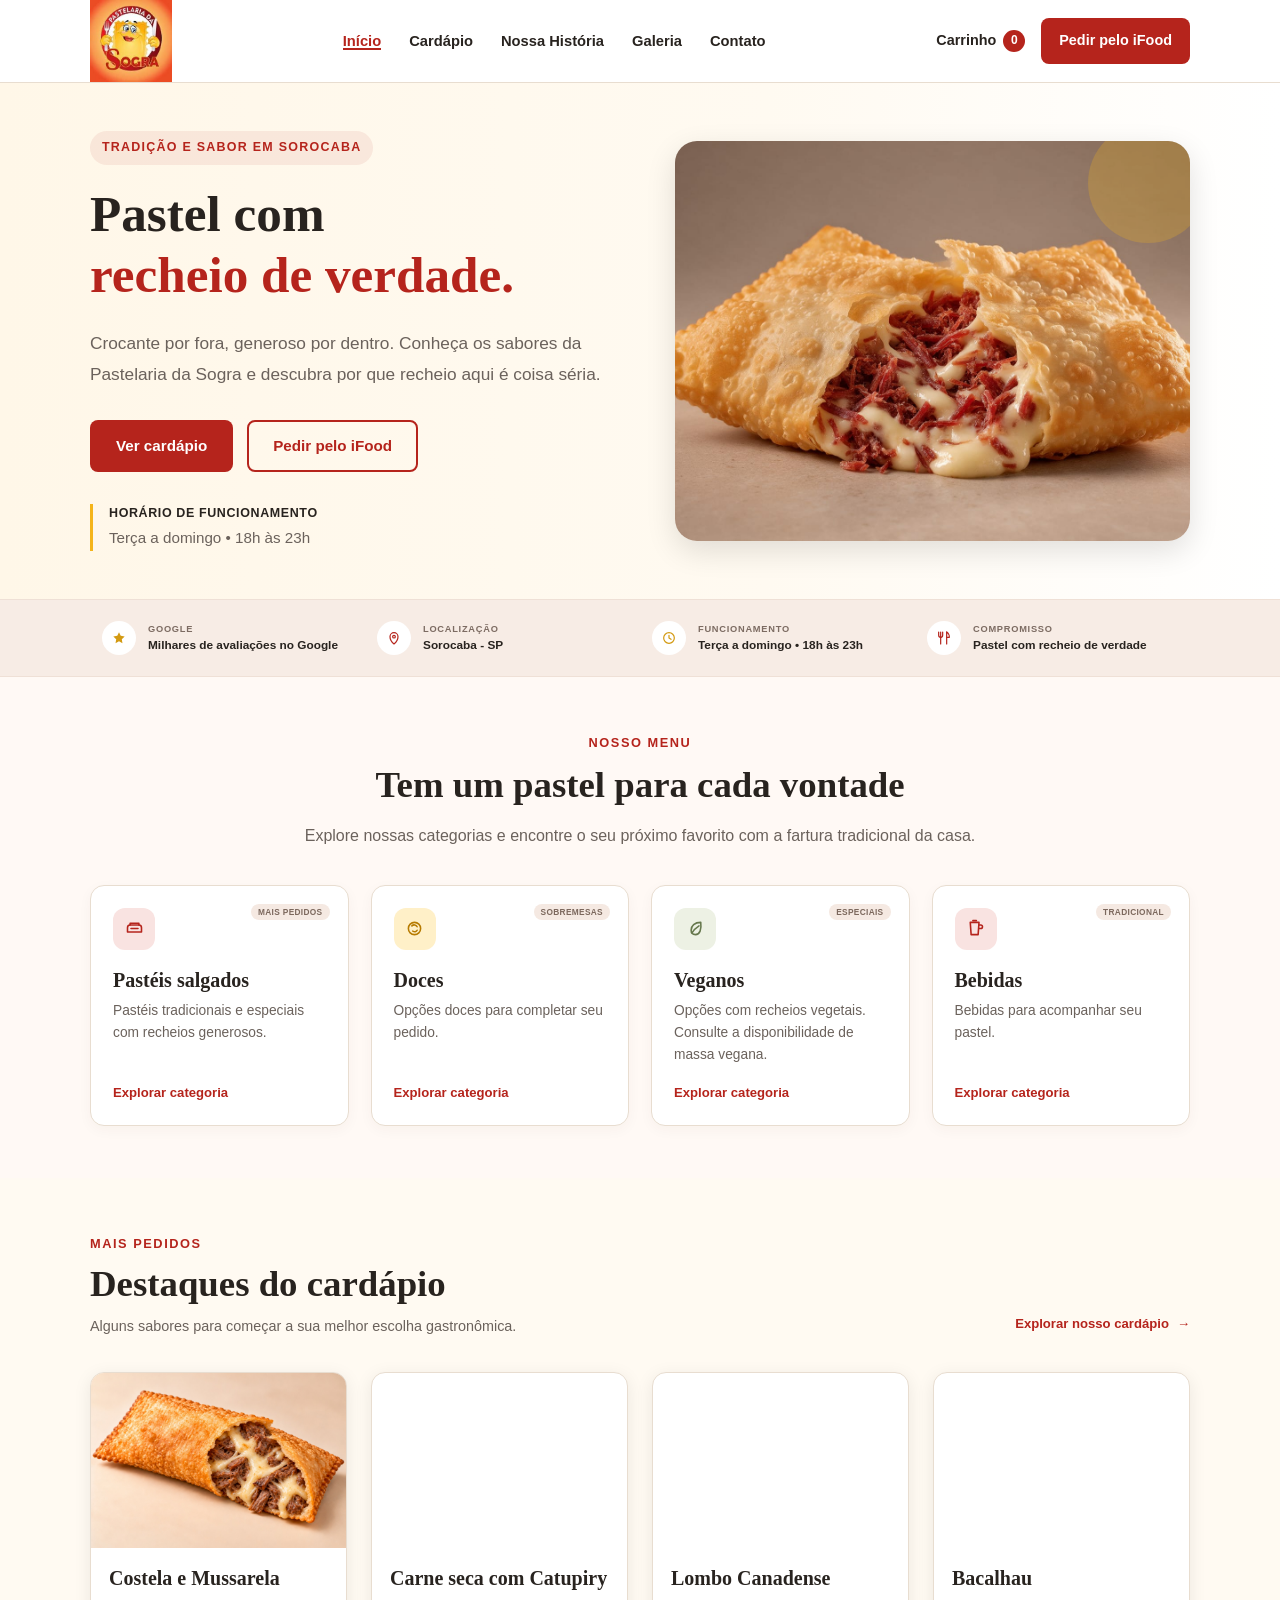
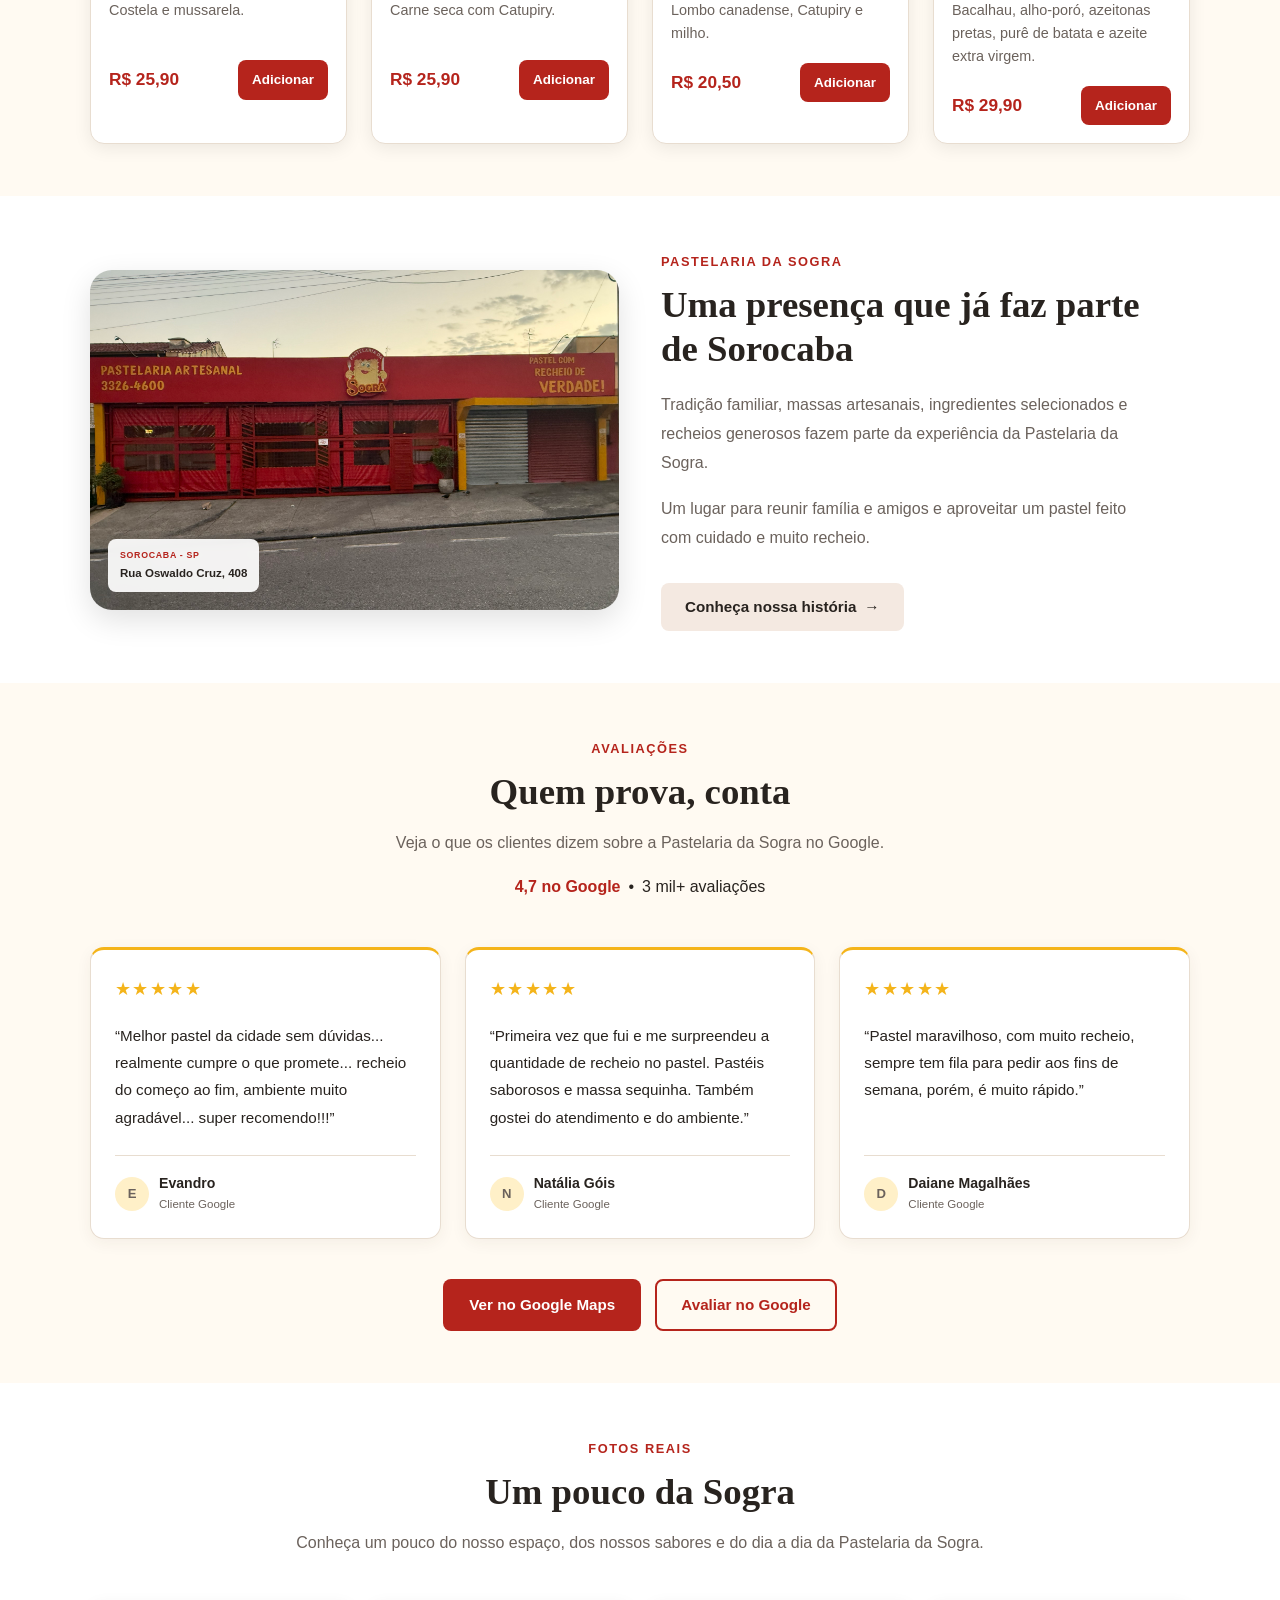
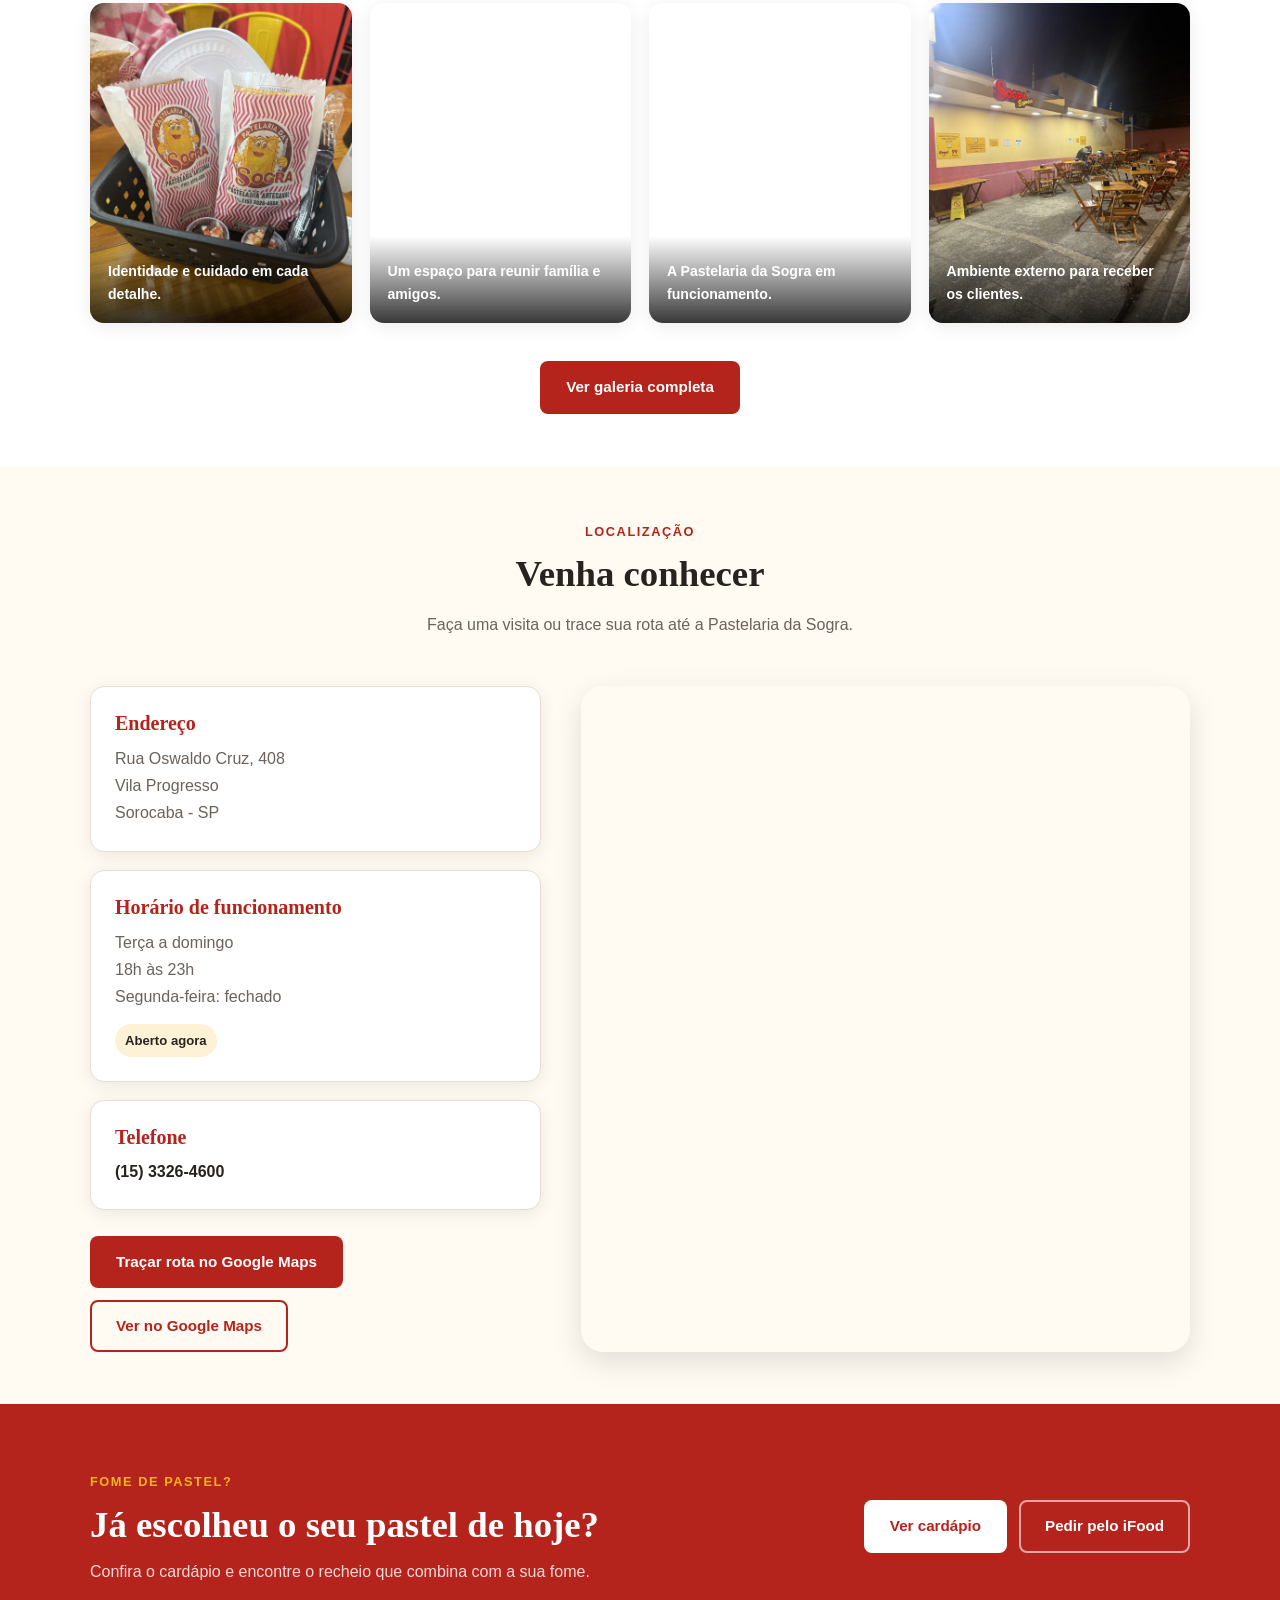
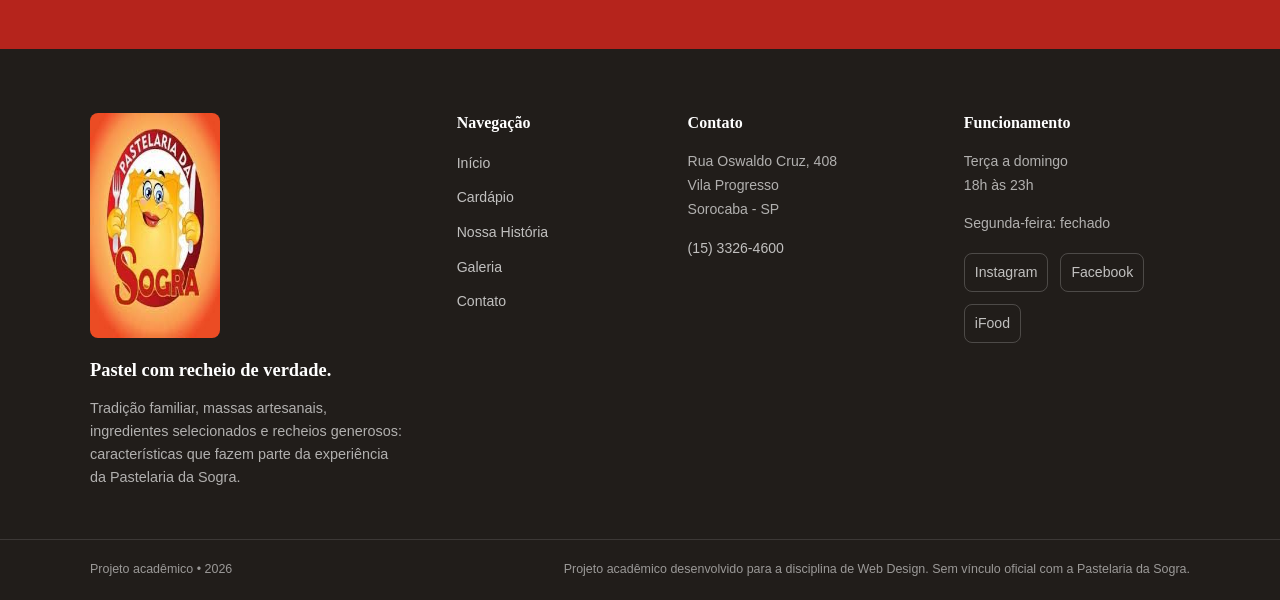
==== commit 846c4795: "Adiciona favicon, canonical e Open Graph na Home" ====
--- a/index.html
+++ b/index.html
@@ -10,6 +10,20 @@
         content="Conheça a Pastelaria da Sogra em Sorocaba. Confira nosso cardápio, sabores, localização e faça seu pedido pelo iFood.">
 
     <title>Pastelaria da Sogra | Pastel com recheio de verdade</title>
+
+            <!-- Ícone exibido na aba do navegador -->
+         <link rel="icon" href="assets/img/logo/logo-pastelaria-da-sogra.jpg" type="image/jpeg">
+
+          <!-- Endereço oficial desta página (evita conteúdo duplicado no Google) -->
+          <link rel="canonical" href="https://projeto-web-pastelaria-da-sogra.vercel.app/index.html">
+
+           <!-- Open Graph: prévia do link ao compartilhar no WhatsApp, Instagram etc. -->
+          <meta property="og:type" content="website">
+          <meta property="og:locale" content="pt_BR">
+          <meta property="og:title" content="Pastelaria da Sogra | Pastel com recheio de verdade">
+          <meta property="og:description" content="Conheça a Pastelaria da Sogra em Sorocaba. Confira nosso cardápio, sabores, localização e faça seu pedido pelo iFood.">
+          <meta property="og:url" content="https://projeto-web-pastelaria-da-sogra.vercel.app/index.html">
+          <meta property="og:image" content="https://projeto-web-pastelaria-da-sogra.vercel.app/assets/img/home/hero-carne-seca-catupiry.jpg">
 
     <!-- Arquivo principal de estilos -->
     <link rel="stylesheet" href="css/style.css">
@@ -621,7 +635,7 @@
                 <div class="institucional-imagem">
 
                     <img src="assets/img/fachada/fachada-dia.jpg" alt="Fachada da Pastelaria da Sogra em Sorocaba"
-                        loading="lazy">
+                        loading="lazy" fetchpriority="low">
 
                     <div class="institucional-local">
                         <span>SOROCABA - SP</span>
@@ -1188,7 +1202,6 @@
     </footer>
 
 
-    <!-- Arquivo principal de JavaScript -->
     <!-- Acesso rápido ao carrinho -->
     <a href="carrinho.html" class="atalho-carrinho" id="atalho-carrinho" aria-label="Ver carrinho de compras" hidden>
 
@@ -1203,6 +1216,7 @@
         </span>
 
     </a>
+    <!-- Arquivo principal de JavaScript -->
     <script src="js/script.js"></script>
 
 </body>
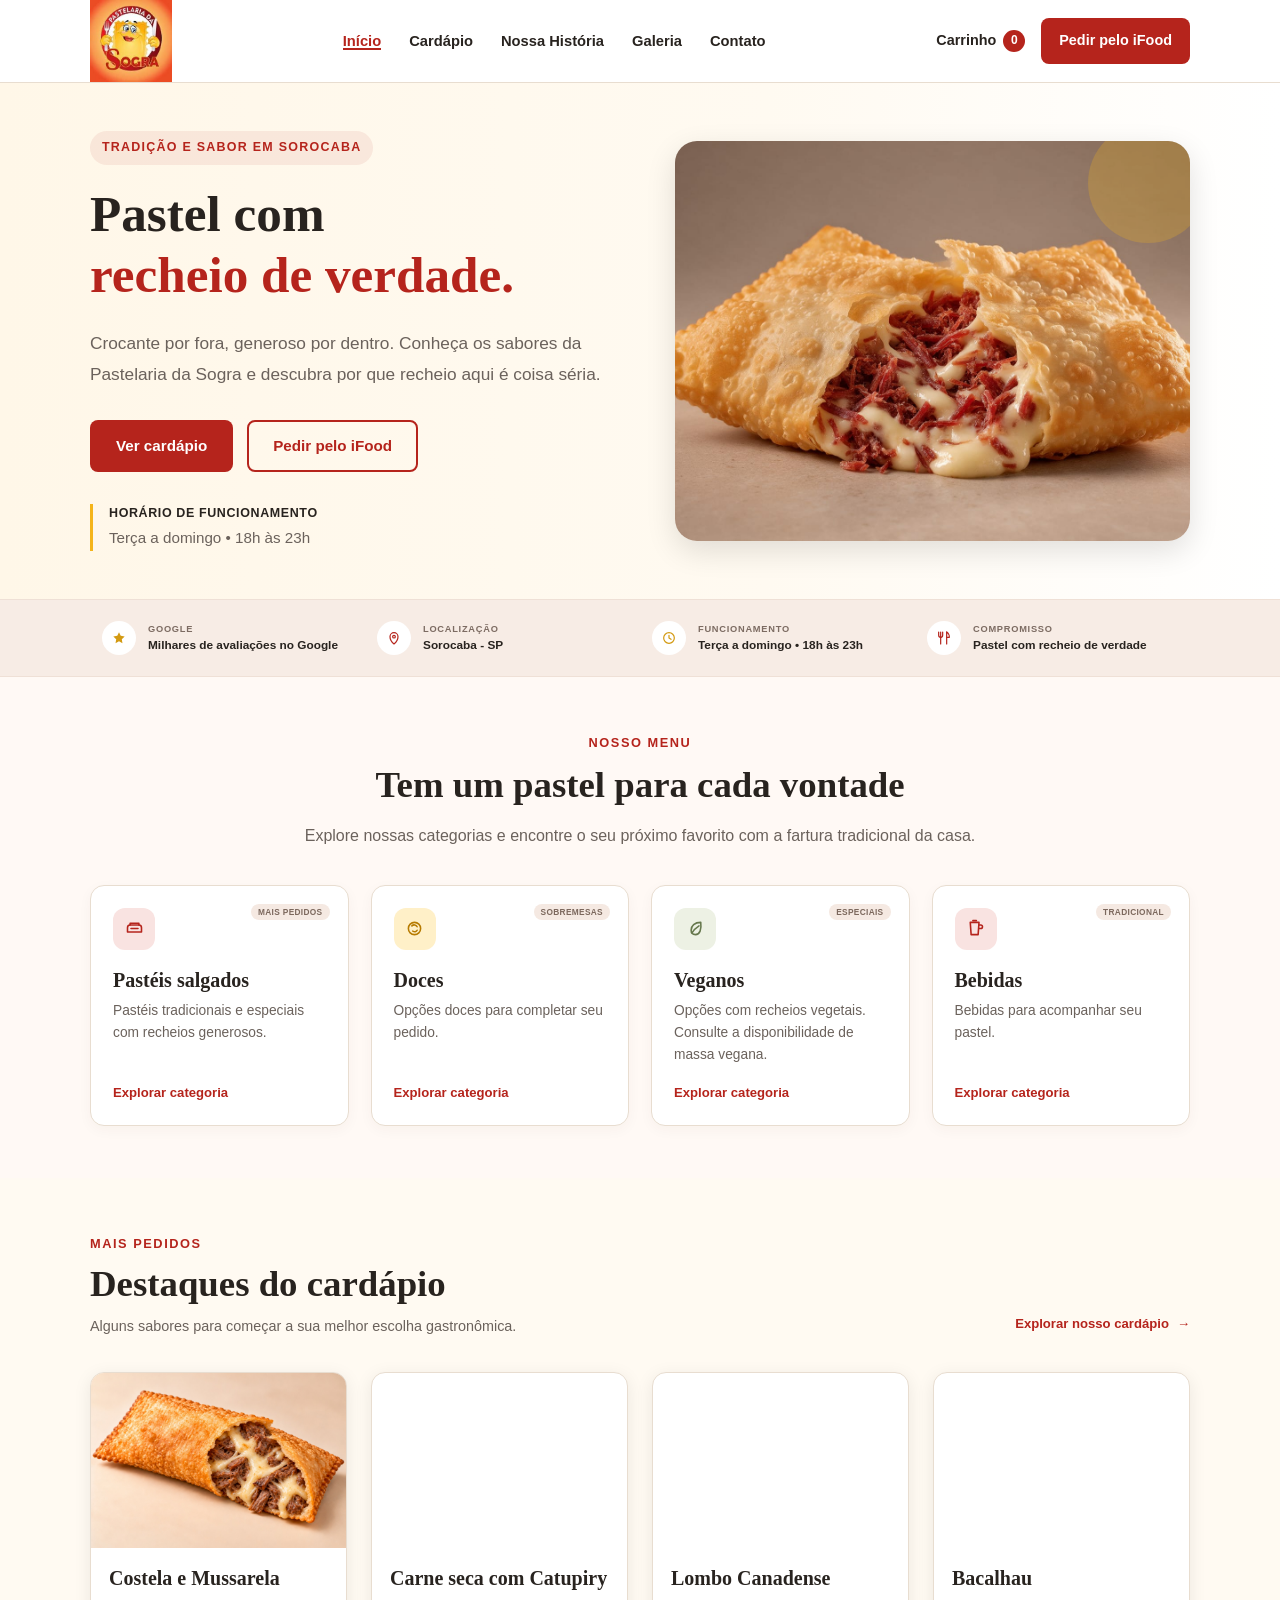
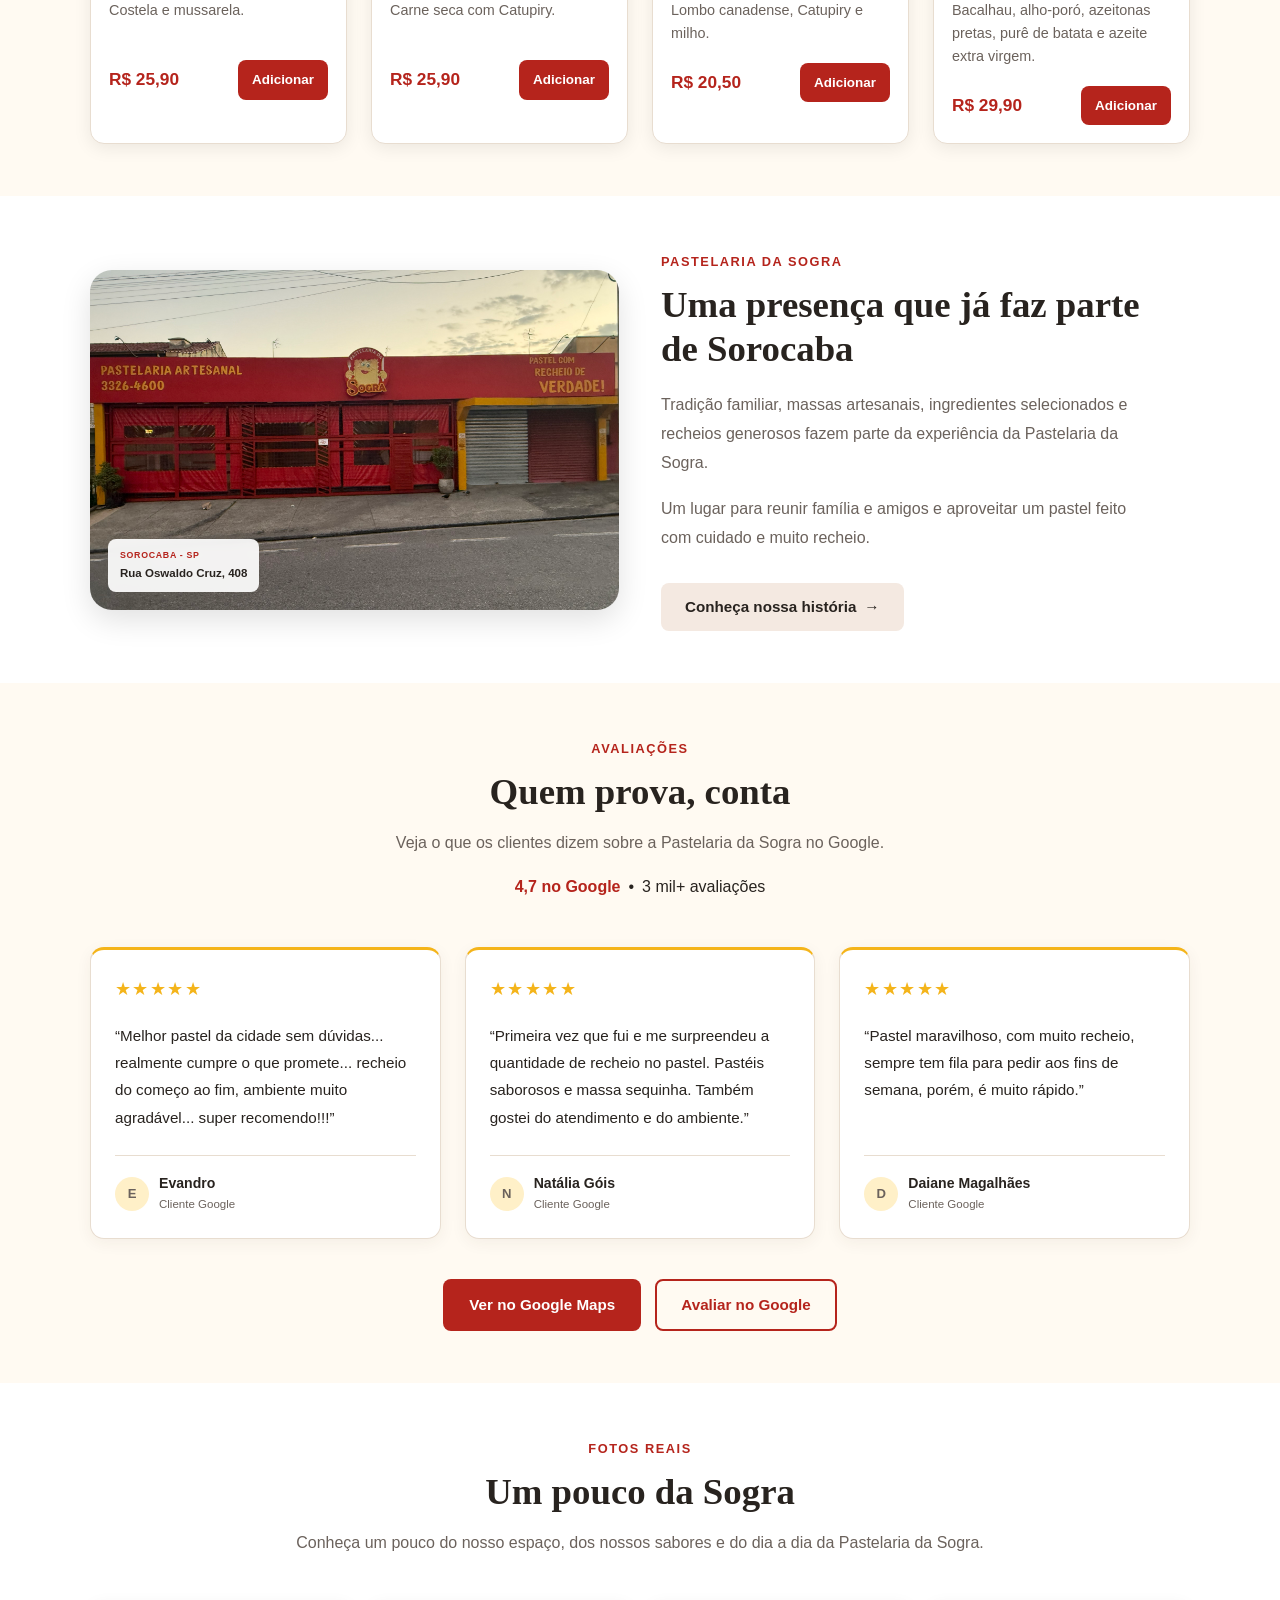
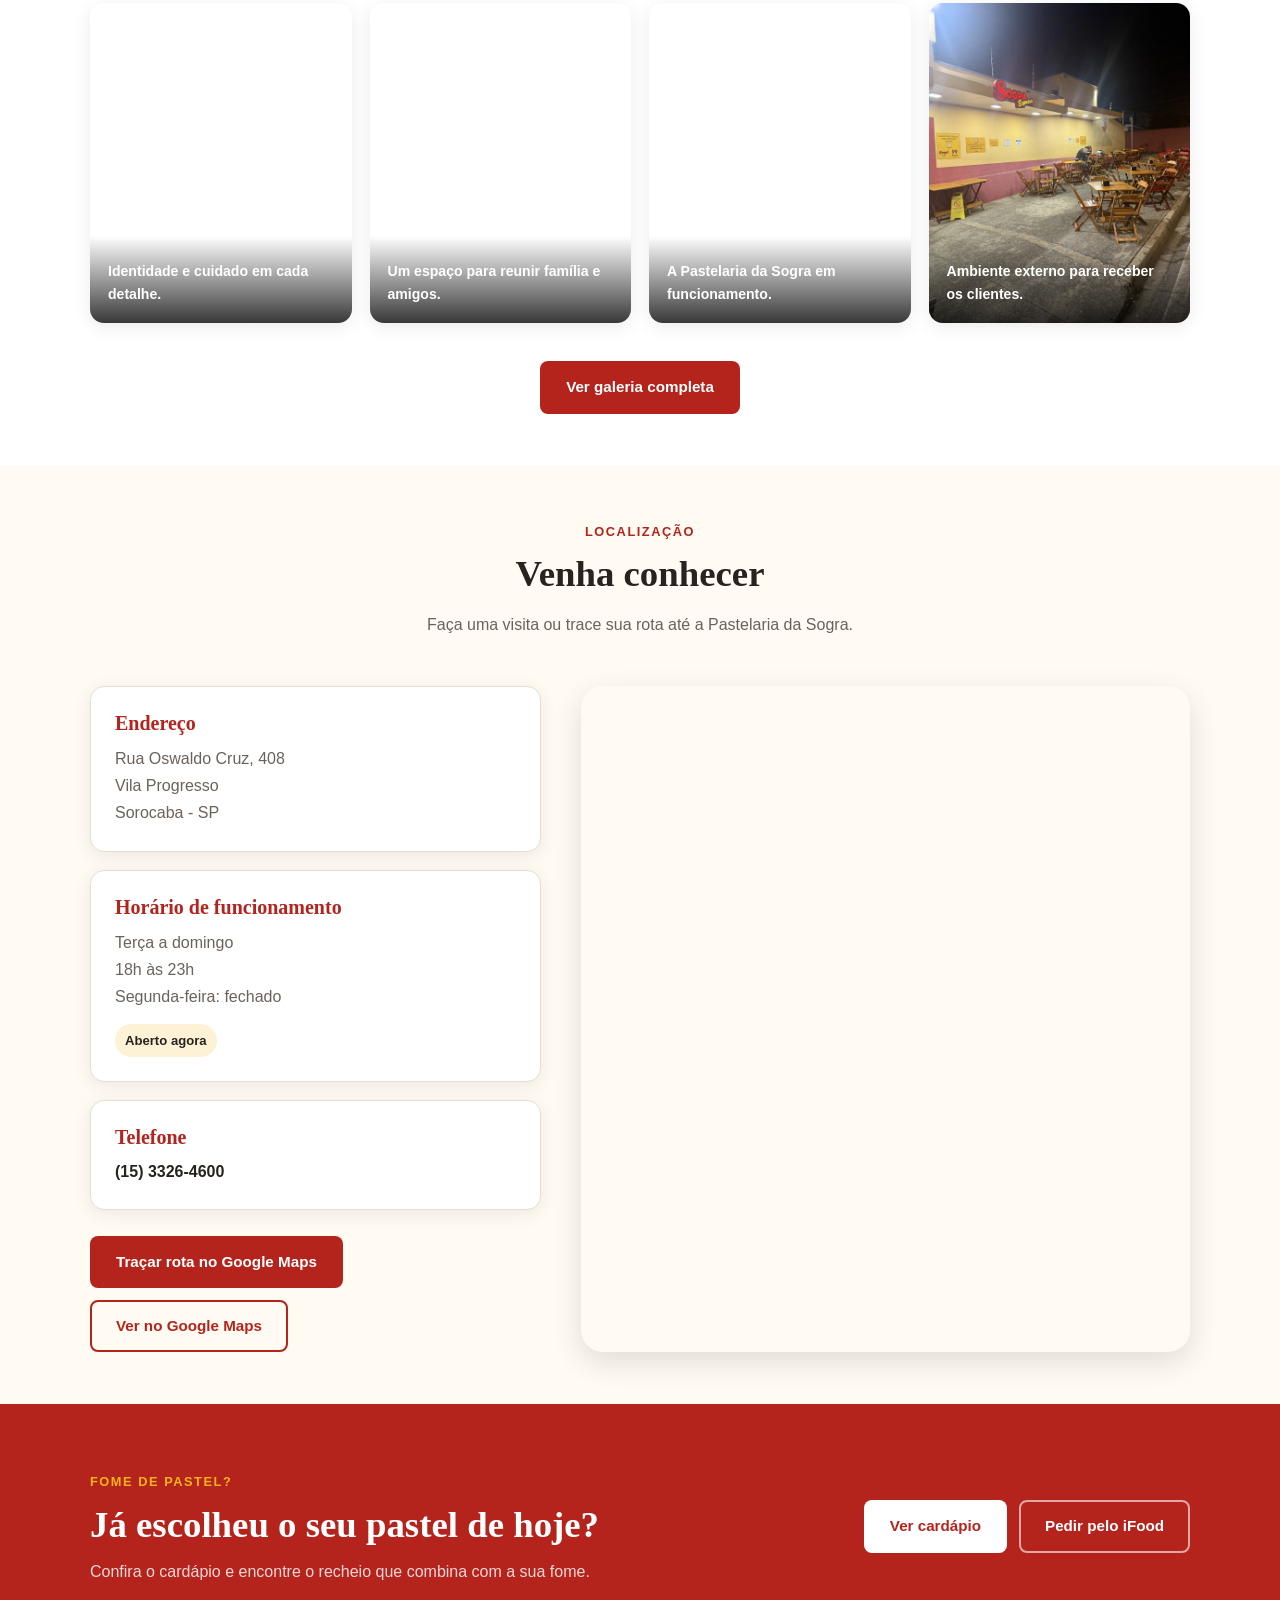
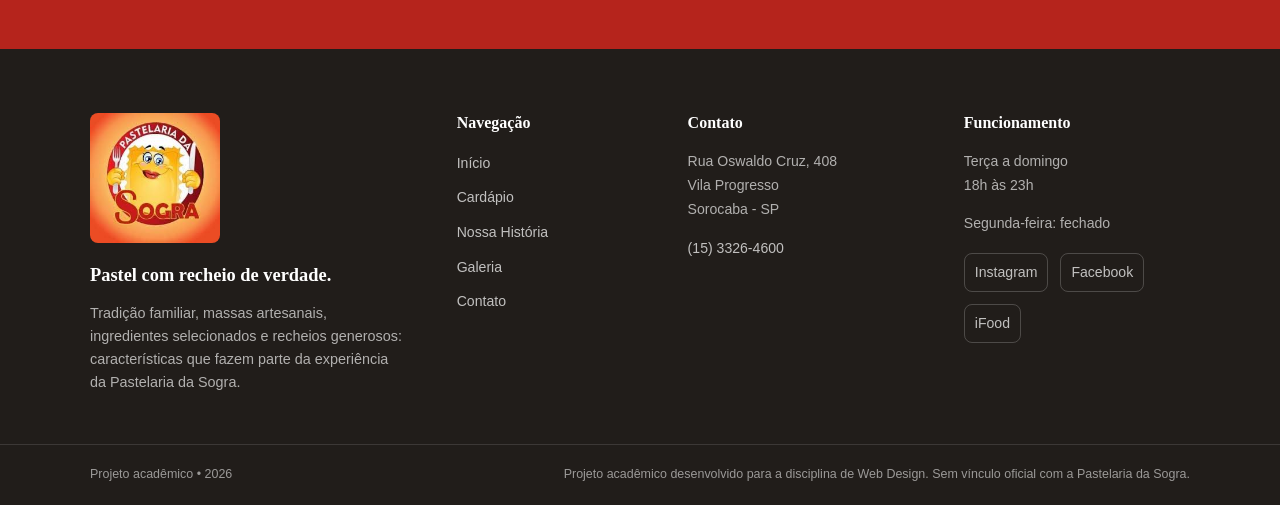
==== commit 328ade63: "Corrige proporcao da logomarca no rodape da Home" ====
--- a/index.html
+++ b/index.html
@@ -1093,7 +1093,7 @@
             <!-- Marca -->
             <div class="rodape-marca">
 
-                <img src="assets/img/logo/logo-pastelaria-da-sogra.jpg" alt="Logo da Pastelaria da Sogra" width="225" height="225">
+                <img src="assets/img/logo/logo-pastelaria-da-sogra.jpg" alt="Logo da Pastelaria da Sogra">
 
                 <p class="rodape-slogan">
                     Pastel com recheio de verdade.
